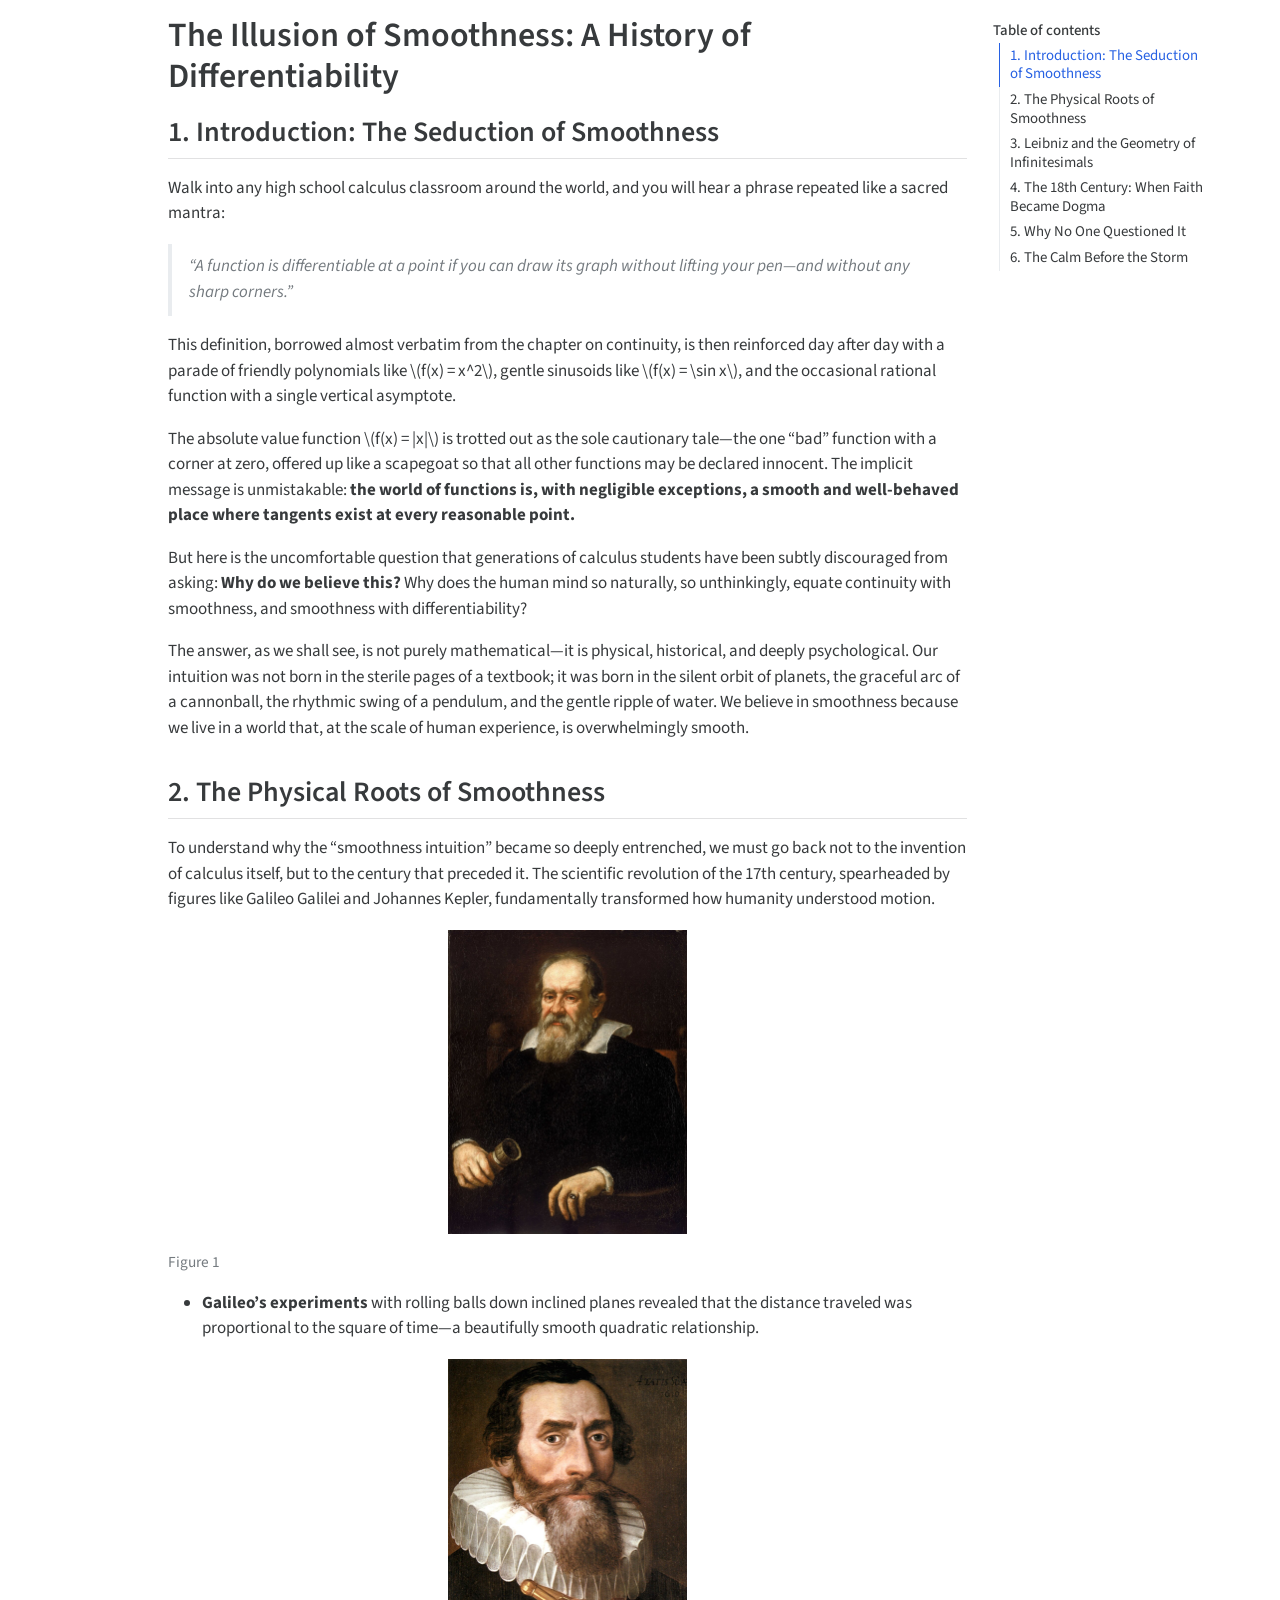
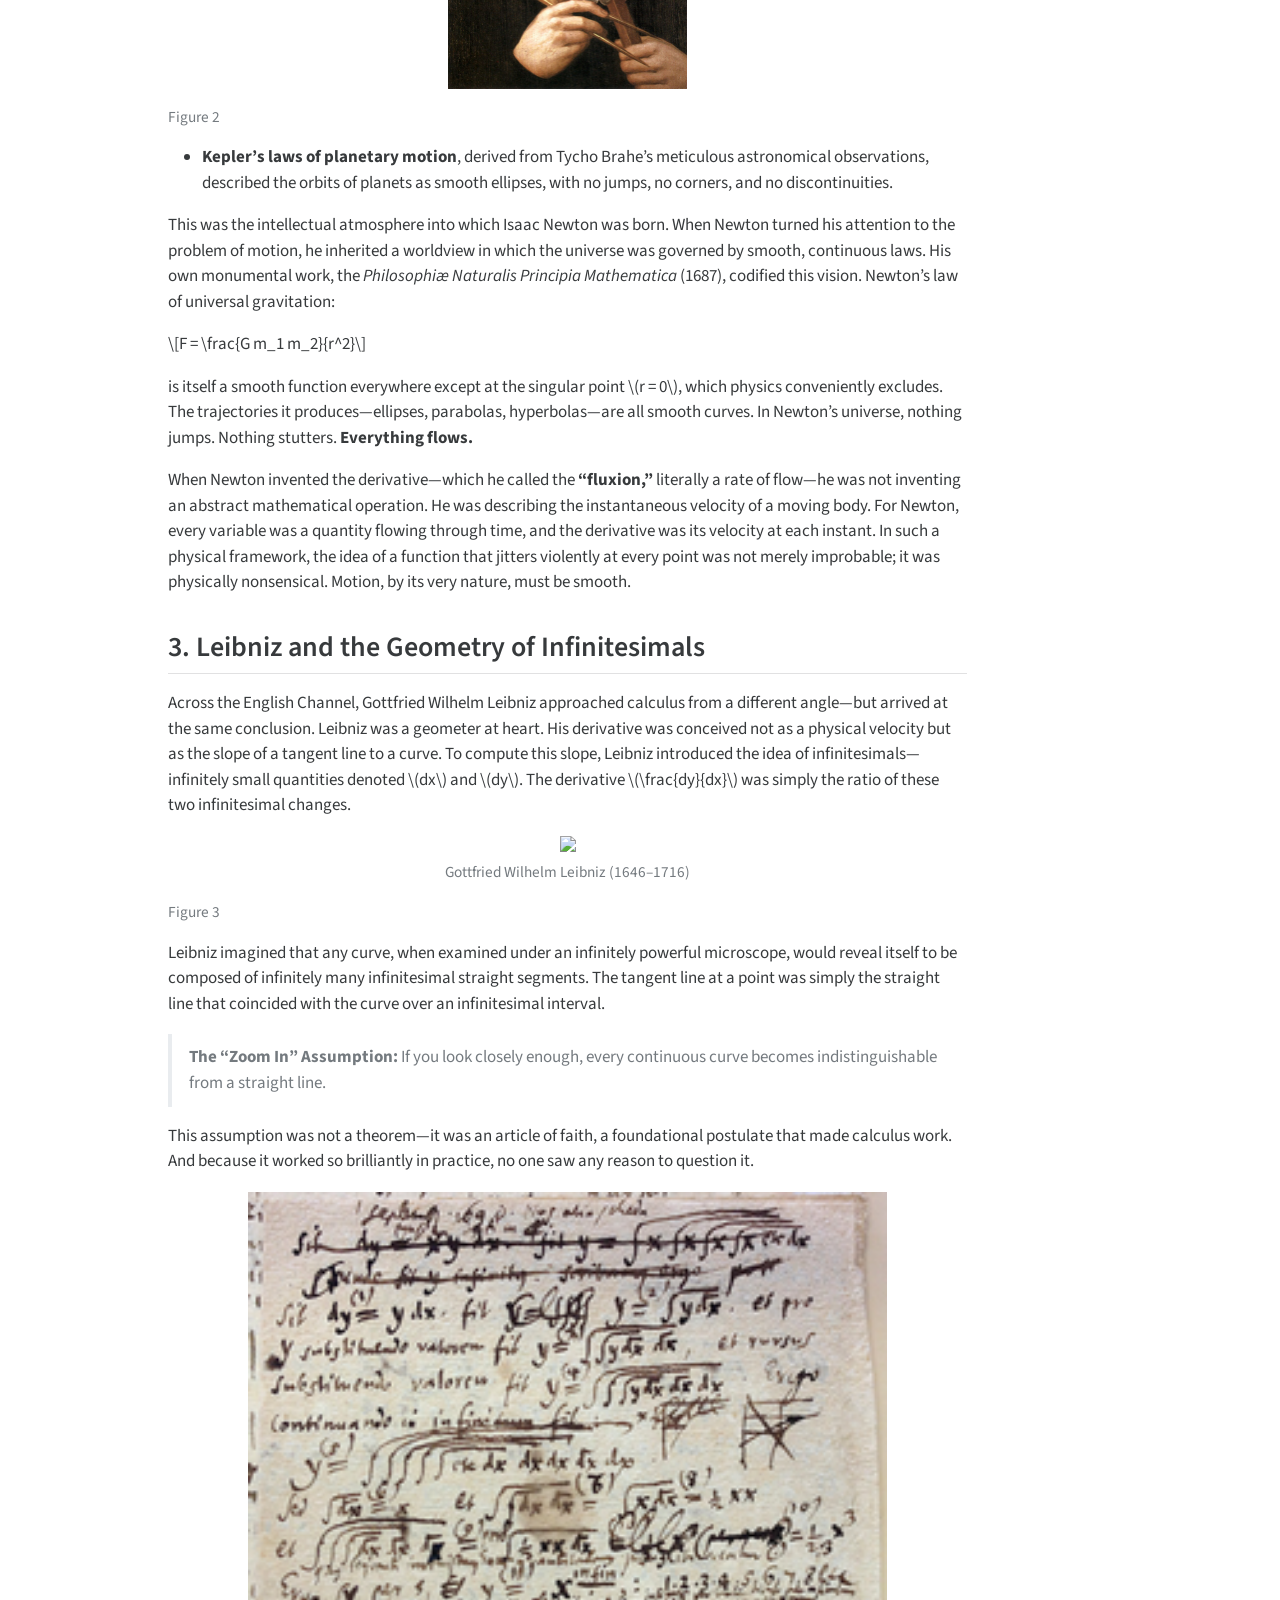
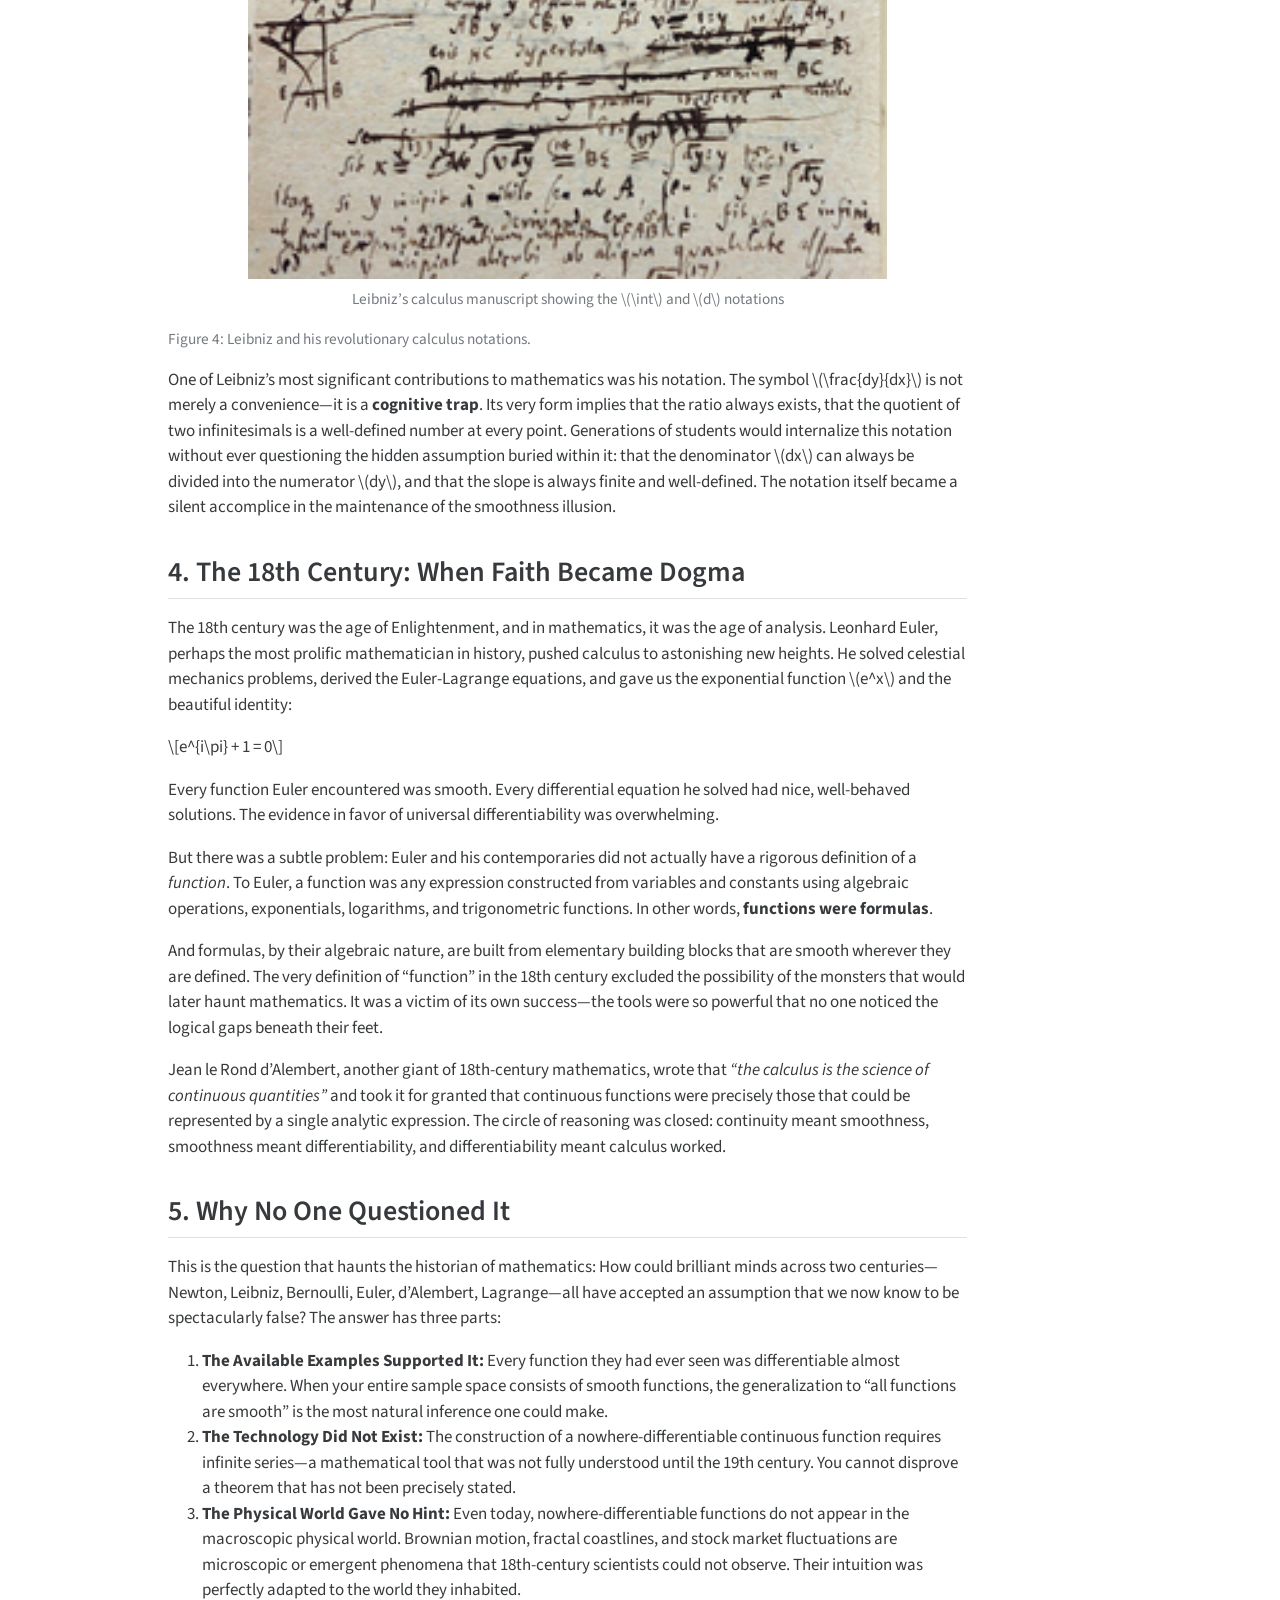
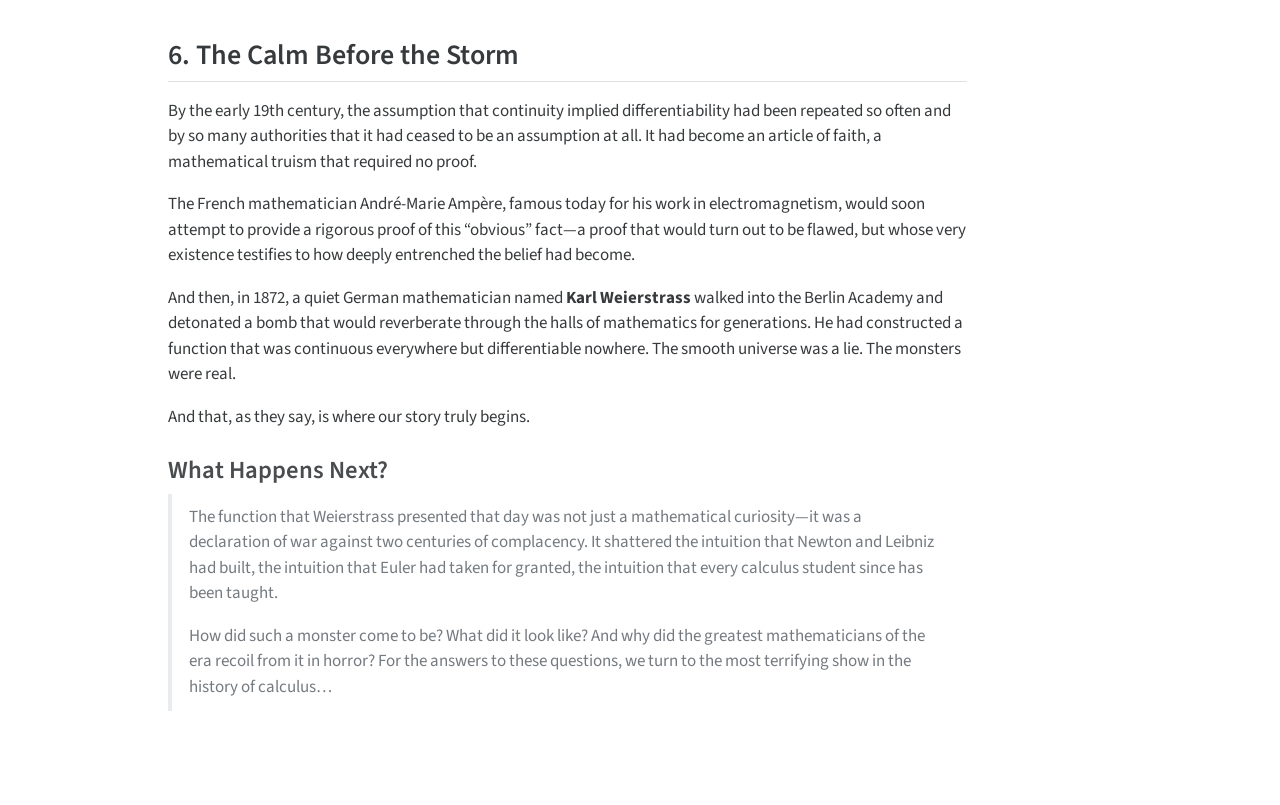
==== index.html @ 3c4aa463 "Built site for gh-pages" ====
<!DOCTYPE html>
<html xmlns="http://www.w3.org/1999/xhtml" lang="en" xml:lang="en"><head>

<meta charset="utf-8">
<meta name="generator" content="quarto-1.9.38">

<meta name="viewport" content="width=device-width, initial-scale=1.0, user-scalable=yes">


<title>The Illusion of Smoothness: A History of Differentiability</title>
<style>
/* Default styles provided by pandoc.
** See https://pandoc.org/MANUAL.html#variables-for-html for config info.
*/
code{white-space: pre-wrap;}
span.smallcaps{font-variant: small-caps;}
div.columns{display: flex; gap: min(4vw, 1.5em);}
div.column{flex: auto; overflow-x: auto;}
div.hanging-indent{margin-left: 1.5em; text-indent: -1.5em;}
ul.task-list{list-style: none;}
ul.task-list li input[type="checkbox"] {
  width: 0.8em;
  margin: 0 0.8em 0.2em -1em; /* quarto-specific, see https://github.com/quarto-dev/quarto-cli/issues/4556 */ 
  vertical-align: middle;
}
</style>


<script src="differentiability_files/libs/clipboard/clipboard.min.js"></script>
<script src="differentiability_files/libs/quarto-html/quarto.js" type="module"></script>
<script src="differentiability_files/libs/quarto-html/tabsets/tabsets.js" type="module"></script>
<script src="differentiability_files/libs/quarto-html/popper.min.js"></script>
<script src="differentiability_files/libs/quarto-html/tippy.umd.min.js"></script>
<script src="differentiability_files/libs/quarto-html/anchor.min.js"></script>
<link href="differentiability_files/libs/quarto-html/tippy.css" rel="stylesheet">
<link href="differentiability_files/libs/quarto-html/quarto-syntax-highlighting-15634bcf2e68342d4ad2dfa704d543f6.css" rel="stylesheet" id="quarto-text-highlighting-styles">
<script src="differentiability_files/libs/bootstrap/bootstrap.min.js"></script>
<link href="differentiability_files/libs/bootstrap/bootstrap-icons.css" rel="stylesheet">
<link href="differentiability_files/libs/bootstrap/bootstrap-8ffd5f67044e5306d9846f29df41dda5.min.css" rel="stylesheet" append-hash="true" id="quarto-bootstrap" data-mode="light">

  <script src="https://cdnjs.cloudflare.com/polyfill/v3/polyfill.min.js?features=es6"></script>
  <script defer="" src="https://cdn.jsdelivr.net/npm/mathjax@3/es5/tex-chtml-full.js" type="text/javascript"></script>

<script type="text/javascript">
const typesetMath = (el) => {
  if (window.MathJax) {
    // MathJax Typeset
    window.MathJax.typeset([el]);
  } else if (window.katex) {
    // KaTeX Render
    var mathElements = el.getElementsByClassName("math");
    var macros = [];
    for (var i = 0; i < mathElements.length; i++) {
      var texText = mathElements[i].firstChild;
      if (mathElements[i].tagName == "SPAN" && texText && texText.data) {
        window.katex.render(texText.data, mathElements[i], {
          displayMode: mathElements[i].classList.contains('display'),
          throwOnError: false,
          macros: macros,
          fleqn: false
        });
      }
    }
  }
}
window.Quarto = {
  typesetMath
};
</script>

</head>

<body class="quarto-light">

<div id="quarto-content" class="page-columns page-rows-contents page-layout-article">
<div id="quarto-margin-sidebar" class="sidebar margin-sidebar">
  <nav id="TOC" role="doc-toc" class="toc-active">
    <h2 id="toc-title">Table of contents</h2>
   
  <ul>
  <li><a href="#introduction-the-seduction-of-smoothness" id="toc-introduction-the-seduction-of-smoothness" class="nav-link active" data-scroll-target="#introduction-the-seduction-of-smoothness">1. Introduction: The Seduction of Smoothness</a></li>
  <li><a href="#the-physical-roots-of-smoothness" id="toc-the-physical-roots-of-smoothness" class="nav-link" data-scroll-target="#the-physical-roots-of-smoothness">2. The Physical Roots of Smoothness</a></li>
  <li><a href="#leibniz-and-the-geometry-of-infinitesimals" id="toc-leibniz-and-the-geometry-of-infinitesimals" class="nav-link" data-scroll-target="#leibniz-and-the-geometry-of-infinitesimals">3. Leibniz and the Geometry of Infinitesimals</a></li>
  <li><a href="#the-18th-century-when-faith-became-dogma" id="toc-the-18th-century-when-faith-became-dogma" class="nav-link" data-scroll-target="#the-18th-century-when-faith-became-dogma">4. The 18th Century: When Faith Became Dogma</a></li>
  <li><a href="#why-no-one-questioned-it" id="toc-why-no-one-questioned-it" class="nav-link" data-scroll-target="#why-no-one-questioned-it">5. Why No One Questioned It</a></li>
  <li><a href="#the-calm-before-the-storm" id="toc-the-calm-before-the-storm" class="nav-link" data-scroll-target="#the-calm-before-the-storm">6. The Calm Before the Storm</a>
  <ul class="collapse">
  <li><a href="#what-happens-next" id="toc-what-happens-next" class="nav-link" data-scroll-target="#what-happens-next">What Happens Next?</a></li>
  </ul></li>
  </ul>
</nav>
</div>
<main class="content" id="quarto-document-content">

<header id="title-block-header" class="quarto-title-block default">
<div class="quarto-title">
<h1 class="title">The Illusion of Smoothness: A History of Differentiability</h1>
</div>



<div class="quarto-title-meta">

    
  
    
  </div>
  


</header>


<section id="introduction-the-seduction-of-smoothness" class="level2">
<h2 class="anchored" data-anchor-id="introduction-the-seduction-of-smoothness">1. Introduction: The Seduction of Smoothness</h2>
<p>Walk into any high school calculus classroom around the world, and you will hear a phrase repeated like a sacred mantra:</p>
<blockquote class="blockquote">
<p><em>“A function is differentiable at a point if you can draw its graph without lifting your pen—and without any sharp corners.”</em></p>
</blockquote>
<p>This definition, borrowed almost verbatim from the chapter on continuity, is then reinforced day after day with a parade of friendly polynomials like <span class="math inline">\(f(x) = x^2\)</span>, gentle sinusoids like <span class="math inline">\(f(x) = \sin x\)</span>, and the occasional rational function with a single vertical asymptote.</p>
<p>The absolute value function <span class="math inline">\(f(x) = |x|\)</span> is trotted out as the sole cautionary tale—the one “bad” function with a corner at zero, offered up like a scapegoat so that all other functions may be declared innocent. The implicit message is unmistakable: <strong>the world of functions is, with negligible exceptions, a smooth and well-behaved place where tangents exist at every reasonable point.</strong></p>
<p>But here is the uncomfortable question that generations of calculus students have been subtly discouraged from asking: <strong>Why do we believe this?</strong> Why does the human mind so naturally, so unthinkingly, equate continuity with smoothness, and smoothness with differentiability?</p>
<p>The answer, as we shall see, is not purely mathematical—it is physical, historical, and deeply psychological. Our intuition was not born in the sterile pages of a textbook; it was born in the silent orbit of planets, the graceful arc of a cannonball, the rhythmic swing of a pendulum, and the gentle ripple of water. We believe in smoothness because we live in a world that, at the scale of human experience, is overwhelmingly smooth.</p>
</section>
<section id="the-physical-roots-of-smoothness" class="level2">
<h2 class="anchored" data-anchor-id="the-physical-roots-of-smoothness">2. The Physical Roots of Smoothness</h2>
<p>To understand why the “smoothness intuition” became so deeply entrenched, we must go back not to the invention of calculus itself, but to the century that preceded it. The scientific revolution of the 17th century, spearheaded by figures like Galileo Galilei and Johannes Kepler, fundamentally transformed how humanity understood motion.</p>
<div id="fig-pioneers" class="quarto-float quarto-figure quarto-figure-center anchored" data-fig-align="center">
<figure class="quarto-float quarto-float-fig figure">
<div aria-describedby="fig-pioneers-caption-0ceaefa1-69ba-4598-a22c-09a6ac19f8ca">
<img src="picture1.jpg" class="img-fluid quarto-figure quarto-figure-center figure-img" style="width:30.0%">
</div>
<figcaption class="quarto-float-caption-bottom quarto-float-caption quarto-float-fig quarto-uncaptioned" id="fig-pioneers-caption-0ceaefa1-69ba-4598-a22c-09a6ac19f8ca">
Figure&nbsp;1
</figcaption>
</figure>
</div>
<ul>
<li><strong>Galileo’s experiments</strong> with rolling balls down inclined planes revealed that the distance traveled was proportional to the square of time—a beautifully smooth quadratic relationship.</li>
</ul>
<div id="fig-pioneers" class="quarto-float quarto-figure quarto-figure-center anchored" data-fig-align="center">
<figure class="quarto-float quarto-float-fig figure">
<div aria-describedby="fig-pioneers-caption-0ceaefa1-69ba-4598-a22c-09a6ac19f8ca">
<img src="picture2.jpg" class="img-fluid quarto-figure quarto-figure-center figure-img" style="width:30.0%">
</div>
<figcaption class="quarto-float-caption-bottom quarto-float-caption quarto-float-fig quarto-uncaptioned" id="fig-pioneers-caption-0ceaefa1-69ba-4598-a22c-09a6ac19f8ca">
Figure&nbsp;2
</figcaption>
</figure>
</div>
<ul>
<li><strong>Kepler’s laws of planetary motion</strong>, derived from Tycho Brahe’s meticulous astronomical observations, described the orbits of planets as smooth ellipses, with no jumps, no corners, and no discontinuities.</li>
</ul>
<p>This was the intellectual atmosphere into which Isaac Newton was born. When Newton turned his attention to the problem of motion, he inherited a worldview in which the universe was governed by smooth, continuous laws. His own monumental work, the <em>Philosophiæ Naturalis Principia Mathematica</em> (1687), codified this vision. Newton’s law of universal gravitation:</p>
<p><span class="math display">\[F = \frac{G m_1 m_2}{r^2}\]</span></p>
<p>is itself a smooth function everywhere except at the singular point <span class="math inline">\(r = 0\)</span>, which physics conveniently excludes. The trajectories it produces—ellipses, parabolas, hyperbolas—are all smooth curves. In Newton’s universe, nothing jumps. Nothing stutters. <strong>Everything flows.</strong></p>
<p>When Newton invented the derivative—which he called the <strong>“fluxion,”</strong> literally a rate of flow—he was not inventing an abstract mathematical operation. He was describing the instantaneous velocity of a moving body. For Newton, every variable was a quantity flowing through time, and the derivative was its velocity at each instant. In such a physical framework, the idea of a function that jitters violently at every point was not merely improbable; it was physically nonsensical. Motion, by its very nature, must be smooth.</p>
</section>
<section id="leibniz-and-the-geometry-of-infinitesimals" class="level2">
<h2 class="anchored" data-anchor-id="leibniz-and-the-geometry-of-infinitesimals">3. Leibniz and the Geometry of Infinitesimals</h2>
<p>Across the English Channel, Gottfried Wilhelm Leibniz approached calculus from a different angle—but arrived at the same conclusion. Leibniz was a geometer at heart. His derivative was conceived not as a physical velocity but as the slope of a tangent line to a curve. To compute this slope, Leibniz introduced the idea of infinitesimals—infinitely small quantities denoted <span class="math inline">\(dx\)</span> and <span class="math inline">\(dy\)</span>. The derivative <span class="math inline">\(\frac{dy}{dx}\)</span> was simply the ratio of these two infinitesimal changes.</p>
<div id="fig-leibniz-panel" class="quarto-float quarto-figure quarto-figure-center anchored">
<figure class="quarto-float quarto-float-fig figure">
<div aria-describedby="fig-leibniz-panel-caption-0ceaefa1-69ba-4598-a22c-09a6ac19f8ca">
<div class="quarto-figure quarto-figure-center">
<figure class="figure">
<p><img src="picture3.jpg" class="img-fluid figure-img" style="width:30.0%"></p>
<figcaption>Gottfried Wilhelm Leibniz (1646–1716)</figcaption>
</figure>
</div>
</div>
<figcaption class="quarto-float-caption-bottom quarto-float-caption quarto-float-fig quarto-uncaptioned" id="fig-leibniz-panel-caption-0ceaefa1-69ba-4598-a22c-09a6ac19f8ca">
Figure&nbsp;3
</figcaption>
</figure>
</div>
<p>Leibniz imagined that any curve, when examined under an infinitely powerful microscope, would reveal itself to be composed of infinitely many infinitesimal straight segments. The tangent line at a point was simply the straight line that coincided with the curve over an infinitesimal interval.</p>
<blockquote class="blockquote">
<p><strong>The “Zoom In” Assumption:</strong> If you look closely enough, every continuous curve becomes indistinguishable from a straight line.</p>
</blockquote>
<p>This assumption was not a theorem—it was an article of faith, a foundational postulate that made calculus work. And because it worked so brilliantly in practice, no one saw any reason to question it.</p>
<div id="fig-leibniz-panel" class="quarto-float quarto-figure quarto-figure-center anchored">
<figure class="quarto-float quarto-float-fig figure">
<div aria-describedby="fig-leibniz-panel-caption-0ceaefa1-69ba-4598-a22c-09a6ac19f8ca">
<div class="quarto-figure quarto-figure-center">
<figure class="figure">
<p><img src="Picture4.png" class="img-fluid figure-img" style="width:80.0%"></p>
<figcaption>Leibniz’s calculus manuscript showing the <span class="math inline">\(\int\)</span> and <span class="math inline">\(d\)</span> notations</figcaption>
</figure>
</div>
</div>
<figcaption class="quarto-float-caption-bottom quarto-float-caption quarto-float-fig" id="fig-leibniz-panel-caption-0ceaefa1-69ba-4598-a22c-09a6ac19f8ca">
Figure&nbsp;4: Leibniz and his revolutionary calculus notations.
</figcaption>
</figure>
</div>
<p>One of Leibniz’s most significant contributions to mathematics was his notation. The symbol <span class="math inline">\(\frac{dy}{dx}\)</span> is not merely a convenience—it is a <strong>cognitive trap</strong>. Its very form implies that the ratio always exists, that the quotient of two infinitesimals is a well-defined number at every point. Generations of students would internalize this notation without ever questioning the hidden assumption buried within it: that the denominator <span class="math inline">\(dx\)</span> can always be divided into the numerator <span class="math inline">\(dy\)</span>, and that the slope is always finite and well-defined. The notation itself became a silent accomplice in the maintenance of the smoothness illusion.</p>
</section>
<section id="the-18th-century-when-faith-became-dogma" class="level2">
<h2 class="anchored" data-anchor-id="the-18th-century-when-faith-became-dogma">4. The 18th Century: When Faith Became Dogma</h2>
<p>The 18th century was the age of Enlightenment, and in mathematics, it was the age of analysis. Leonhard Euler, perhaps the most prolific mathematician in history, pushed calculus to astonishing new heights. He solved celestial mechanics problems, derived the Euler-Lagrange equations, and gave us the exponential function <span class="math inline">\(e^x\)</span> and the beautiful identity:</p>
<p><span class="math display">\[e^{i\pi} + 1 = 0\]</span></p>
<p>Every function Euler encountered was smooth. Every differential equation he solved had nice, well-behaved solutions. The evidence in favor of universal differentiability was overwhelming.</p>
<p>But there was a subtle problem: Euler and his contemporaries did not actually have a rigorous definition of a <em>function</em>. To Euler, a function was any expression constructed from variables and constants using algebraic operations, exponentials, logarithms, and trigonometric functions. In other words, <strong>functions were formulas</strong>.</p>
<p>And formulas, by their algebraic nature, are built from elementary building blocks that are smooth wherever they are defined. The very definition of “function” in the 18th century excluded the possibility of the monsters that would later haunt mathematics. It was a victim of its own success—the tools were so powerful that no one noticed the logical gaps beneath their feet.</p>
<p>Jean le Rond d’Alembert, another giant of 18th-century mathematics, wrote that <em>“the calculus is the science of continuous quantities”</em> and took it for granted that continuous functions were precisely those that could be represented by a single analytic expression. The circle of reasoning was closed: continuity meant smoothness, smoothness meant differentiability, and differentiability meant calculus worked.</p>
</section>
<section id="why-no-one-questioned-it" class="level2">
<h2 class="anchored" data-anchor-id="why-no-one-questioned-it">5. Why No One Questioned It</h2>
<p>This is the question that haunts the historian of mathematics: How could brilliant minds across two centuries—Newton, Leibniz, Bernoulli, Euler, d’Alembert, Lagrange—all have accepted an assumption that we now know to be spectacularly false? The answer has three parts:</p>
<ol type="1">
<li><strong>The Available Examples Supported It:</strong> Every function they had ever seen was differentiable almost everywhere. When your entire sample space consists of smooth functions, the generalization to “all functions are smooth” is the most natural inference one could make.</li>
<li><strong>The Technology Did Not Exist:</strong> The construction of a nowhere-differentiable continuous function requires infinite series—a mathematical tool that was not fully understood until the 19th century. You cannot disprove a theorem that has not been precisely stated.</li>
<li><strong>The Physical World Gave No Hint:</strong> Even today, nowhere-differentiable functions do not appear in the macroscopic physical world. Brownian motion, fractal coastlines, and stock market fluctuations are microscopic or emergent phenomena that 18th-century scientists could not observe. Their intuition was perfectly adapted to the world they inhabited.</li>
</ol>
</section>
<section id="the-calm-before-the-storm" class="level2">
<h2 class="anchored" data-anchor-id="the-calm-before-the-storm">6. The Calm Before the Storm</h2>
<p>By the early 19th century, the assumption that continuity implied differentiability had been repeated so often and by so many authorities that it had ceased to be an assumption at all. It had become an article of faith, a mathematical truism that required no proof.</p>
<p>The French mathematician André-Marie Ampère, famous today for his work in electromagnetism, would soon attempt to provide a rigorous proof of this “obvious” fact—a proof that would turn out to be flawed, but whose very existence testifies to how deeply entrenched the belief had become.</p>
<p>And then, in 1872, a quiet German mathematician named <strong>Karl Weierstrass</strong> walked into the Berlin Academy and detonated a bomb that would reverberate through the halls of mathematics for generations. He had constructed a function that was continuous everywhere but differentiable nowhere. The smooth universe was a lie. The monsters were real.</p>
<p>And that, as they say, is where our story truly begins.</p>
<section id="what-happens-next" class="level3">
<h3 class="anchored" data-anchor-id="what-happens-next">What Happens Next?</h3>
<blockquote class="blockquote">
<p>The function that Weierstrass presented that day was not just a mathematical curiosity—it was a declaration of war against two centuries of complacency. It shattered the intuition that Newton and Leibniz had built, the intuition that Euler had taken for granted, the intuition that every calculus student since has been taught.</p>
<p>How did such a monster come to be? What did it look like? And why did the greatest mathematicians of the era recoil from it in horror? For the answers to these questions, we turn to the most terrifying show in the history of calculus…</p>
</blockquote>
</section>
</section>

</main>
<!-- /main column -->
<script id="quarto-html-after-body" type="application/javascript">
  window.document.addEventListener("DOMContentLoaded", function (event) {
    const icon = "";
    const anchorJS = new window.AnchorJS();
    anchorJS.options = {
      placement: 'right',
      icon: icon
    };
    anchorJS.add('.anchored');
    const isCodeAnnotation = (el) => {
      for (const clz of el.classList) {
        if (clz.startsWith('code-annotation-')) {                     
          return true;
        }
      }
      return false;
    }
    const onCopySuccess = function(e) {
      // button target
      const button = e.trigger;
      // don't keep focus
      button.blur();
      // flash "checked"
      button.classList.add('code-copy-button-checked');
      var currentTitle = button.getAttribute("title");
      button.setAttribute("title", "Copied!");
      let tooltip;
      if (window.bootstrap) {
        button.setAttribute("data-bs-toggle", "tooltip");
        button.setAttribute("data-bs-placement", "left");
        button.setAttribute("data-bs-title", "Copied!");
        tooltip = new bootstrap.Tooltip(button, 
          { trigger: "manual", 
            customClass: "code-copy-button-tooltip",
            offset: [0, -8]});
        tooltip.show();    
      }
      setTimeout(function() {
        if (tooltip) {
          tooltip.hide();
          button.removeAttribute("data-bs-title");
          button.removeAttribute("data-bs-toggle");
          button.removeAttribute("data-bs-placement");
        }
        button.setAttribute("title", currentTitle);
        button.classList.remove('code-copy-button-checked');
      }, 1000);
      // clear code selection
      e.clearSelection();
    }
    const getTextToCopy = function(trigger) {
      const outerScaffold = trigger.parentElement.cloneNode(true);
      const codeEl = outerScaffold.querySelector('code');
      for (const childEl of codeEl.children) {
        if (isCodeAnnotation(childEl)) {
          childEl.remove();
        }
      }
      return codeEl.innerText;
    }
    const clipboard = new window.ClipboardJS('.code-copy-button:not([data-in-quarto-modal])', {
      text: getTextToCopy
    });
    clipboard.on('success', onCopySuccess);
    if (window.document.getElementById('quarto-embedded-source-code-modal')) {
      const clipboardModal = new window.ClipboardJS('.code-copy-button[data-in-quarto-modal]', {
        text: getTextToCopy,
        container: window.document.getElementById('quarto-embedded-source-code-modal')
      });
      clipboardModal.on('success', onCopySuccess);
    }
      var localhostRegex = new RegExp(/^(?:http|https):\/\/localhost\:?[0-9]*\//);
      var mailtoRegex = new RegExp(/^mailto:/);
        var filterRegex = new RegExp('/' + window.location.host + '/');
      var isInternal = (href) => {
          return filterRegex.test(href) || localhostRegex.test(href) || mailtoRegex.test(href);
      }
      // Inspect non-navigation links and adorn them if external
     var links = window.document.querySelectorAll('a[href]:not(.nav-link):not(.navbar-brand):not(.toc-action):not(.sidebar-link):not(.sidebar-item-toggle):not(.pagination-link):not(.no-external):not([aria-hidden]):not(.dropdown-item):not(.quarto-navigation-tool):not(.about-link)');
      for (var i=0; i<links.length; i++) {
        const link = links[i];
        if (!isInternal(link.href)) {
          // undo the damage that might have been done by quarto-nav.js in the case of
          // links that we want to consider external
          if (link.dataset.originalHref !== undefined) {
            link.href = link.dataset.originalHref;
          }
        }
      }
    function tippyHover(el, contentFn, onTriggerFn, onUntriggerFn) {
      const config = {
        allowHTML: true,
        maxWidth: 500,
        delay: 100,
        arrow: false,
        appendTo: function(el) {
            return el.parentElement;
        },
        interactive: true,
        interactiveBorder: 10,
        theme: 'quarto',
        placement: 'bottom-start',
      };
      if (contentFn) {
        config.content = contentFn;
      }
      if (onTriggerFn) {
        config.onTrigger = onTriggerFn;
      }
      if (onUntriggerFn) {
        config.onUntrigger = onUntriggerFn;
      }
      window.tippy(el, config); 
    }
    const noterefs = window.document.querySelectorAll('a[role="doc-noteref"]');
    for (var i=0; i<noterefs.length; i++) {
      const ref = noterefs[i];
      tippyHover(ref, function() {
        // use id or data attribute instead here
        let href = ref.getAttribute('data-footnote-href') || ref.getAttribute('href');
        try { href = new URL(href).hash; } catch {}
        const id = href.replace(/^#\/?/, "");
        const note = window.document.getElementById(id);
        if (note) {
          return note.innerHTML;
        } else {
          return "";
        }
      });
    }
    const xrefs = window.document.querySelectorAll('a.quarto-xref');
    const processXRef = (id, note) => {
      // Strip column container classes
      const stripColumnClz = (el) => {
        el.classList.remove("page-full", "page-columns");
        if (el.children) {
          for (const child of el.children) {
            stripColumnClz(child);
          }
        }
      }
      stripColumnClz(note)
      if (id === null || id.startsWith('sec-')) {
        // Special case sections, only their first couple elements
        const container = document.createElement("div");
        if (note.children && note.children.length > 2) {
          container.appendChild(note.children[0].cloneNode(true));
          for (let i = 1; i < note.children.length; i++) {
            const child = note.children[i];
            if (child.tagName === "P" && child.innerText === "") {
              continue;
            } else {
              container.appendChild(child.cloneNode(true));
              break;
            }
          }
          if (window.Quarto?.typesetMath) {
            window.Quarto.typesetMath(container);
          }
          return container.innerHTML
        } else {
          if (window.Quarto?.typesetMath) {
            window.Quarto.typesetMath(note);
          }
          return note.innerHTML;
        }
      } else {
        // Remove any anchor links if they are present
        const anchorLink = note.querySelector('a.anchorjs-link');
        if (anchorLink) {
          anchorLink.remove();
        }
        if (window.Quarto?.typesetMath) {
          window.Quarto.typesetMath(note);
        }
        if (note.classList.contains("callout")) {
          return note.outerHTML;
        } else {
          return note.innerHTML;
        }
      }
    }
    for (var i=0; i<xrefs.length; i++) {
      const xref = xrefs[i];
      tippyHover(xref, undefined, function(instance) {
        instance.disable();
        let url = xref.getAttribute('href');
        let hash = undefined; 
        if (url.startsWith('#')) {
          hash = url;
        } else {
          try { hash = new URL(url).hash; } catch {}
        }
        if (hash) {
          const id = hash.replace(/^#\/?/, "");
          const note = window.document.getElementById(id);
          if (note !== null) {
            try {
              const html = processXRef(id, note.cloneNode(true));
              instance.setContent(html);
            } finally {
              instance.enable();
              instance.show();
            }
          } else {
            // See if we can fetch this
            fetch(url.split('#')[0])
            .then(res => res.text())
            .then(html => {
              const parser = new DOMParser();
              const htmlDoc = parser.parseFromString(html, "text/html");
              const note = htmlDoc.getElementById(id);
              if (note !== null) {
                const html = processXRef(id, note);
                instance.setContent(html);
              } 
            }).finally(() => {
              instance.enable();
              instance.show();
            });
          }
        } else {
          // See if we can fetch a full url (with no hash to target)
          // This is a special case and we should probably do some content thinning / targeting
          fetch(url)
          .then(res => res.text())
          .then(html => {
            const parser = new DOMParser();
            const htmlDoc = parser.parseFromString(html, "text/html");
            const note = htmlDoc.querySelector('main.content');
            if (note !== null) {
              // This should only happen for chapter cross references
              // (since there is no id in the URL)
              // remove the first header
              if (note.children.length > 0 && note.children[0].tagName === "HEADER") {
                note.children[0].remove();
              }
              const html = processXRef(null, note);
              instance.setContent(html);
            } 
          }).finally(() => {
            instance.enable();
            instance.show();
          });
        }
      }, function(instance) {
      });
    }
        let selectedAnnoteEl;
        const selectorForAnnotation = ( cell, annotation) => {
          let cellAttr = 'data-code-cell="' + cell + '"';
          let lineAttr = 'data-code-annotation="' +  annotation + '"';
          const selector = 'span[' + cellAttr + '][' + lineAttr + ']';
          return selector;
        }
        const selectCodeLines = (annoteEl) => {
          const doc = window.document;
          const targetCell = annoteEl.getAttribute("data-target-cell");
          const targetAnnotation = annoteEl.getAttribute("data-target-annotation");
          const annoteSpan = window.document.querySelector(selectorForAnnotation(targetCell, targetAnnotation));
          const lines = annoteSpan.getAttribute("data-code-lines").split(",");
          const lineIds = lines.map((line) => {
            return targetCell + "-" + line;
          })
          let top = null;
          let height = null;
          let parent = null;
          if (lineIds.length > 0) {
              //compute the position of the single el (top and bottom and make a div)
              const el = window.document.getElementById(lineIds[0]);
              top = el.offsetTop;
              height = el.offsetHeight;
              parent = el.parentElement.parentElement;
            if (lineIds.length > 1) {
              const lastEl = window.document.getElementById(lineIds[lineIds.length - 1]);
              const bottom = lastEl.offsetTop + lastEl.offsetHeight;
              height = bottom - top;
            }
            if (top !== null && height !== null && parent !== null) {
              // cook up a div (if necessary) and position it 
              let div = window.document.getElementById("code-annotation-line-highlight");
              if (div === null) {
                div = window.document.createElement("div");
                div.setAttribute("id", "code-annotation-line-highlight");
                div.style.position = 'absolute';
                parent.appendChild(div);
              }
              div.style.top = top - 2 + "px";
              div.style.height = height + 4 + "px";
              div.style.left = 0;
              let gutterDiv = window.document.getElementById("code-annotation-line-highlight-gutter");
              if (gutterDiv === null) {
                gutterDiv = window.document.createElement("div");
                gutterDiv.setAttribute("id", "code-annotation-line-highlight-gutter");
                gutterDiv.style.position = 'absolute';
                const codeCell = window.document.getElementById(targetCell);
                const gutter = codeCell.querySelector('.code-annotation-gutter');
                gutter.appendChild(gutterDiv);
              }
              gutterDiv.style.top = top - 2 + "px";
              gutterDiv.style.height = height + 4 + "px";
            }
            selectedAnnoteEl = annoteEl;
          }
        };
        const unselectCodeLines = () => {
          const elementsIds = ["code-annotation-line-highlight", "code-annotation-line-highlight-gutter"];
          elementsIds.forEach((elId) => {
            const div = window.document.getElementById(elId);
            if (div) {
              div.remove();
            }
          });
          selectedAnnoteEl = undefined;
        };
          // Handle positioning of the toggle
      window.addEventListener(
        "resize",
        throttle(() => {
          elRect = undefined;
          if (selectedAnnoteEl) {
            selectCodeLines(selectedAnnoteEl);
          }
        }, 10)
      );
      function throttle(fn, ms) {
      let throttle = false;
      let timer;
        return (...args) => {
          if(!throttle) { // first call gets through
              fn.apply(this, args);
              throttle = true;
          } else { // all the others get throttled
              if(timer) clearTimeout(timer); // cancel #2
              timer = setTimeout(() => {
                fn.apply(this, args);
                timer = throttle = false;
              }, ms);
          }
        };
      }
        // Attach click handler to the DT
        const annoteDls = window.document.querySelectorAll('dt[data-target-cell]');
        for (const annoteDlNode of annoteDls) {
          annoteDlNode.addEventListener('click', (event) => {
            const clickedEl = event.target;
            if (clickedEl !== selectedAnnoteEl) {
              unselectCodeLines();
              const activeEl = window.document.querySelector('dt[data-target-cell].code-annotation-active');
              if (activeEl) {
                activeEl.classList.remove('code-annotation-active');
              }
              selectCodeLines(clickedEl);
              clickedEl.classList.add('code-annotation-active');
            } else {
              // Unselect the line
              unselectCodeLines();
              clickedEl.classList.remove('code-annotation-active');
            }
          });
        }
    const findCites = (el) => {
      const parentEl = el.parentElement;
      if (parentEl) {
        const cites = parentEl.dataset.cites;
        if (cites) {
          return {
            el,
            cites: cites.split(' ')
          };
        } else {
          return findCites(el.parentElement)
        }
      } else {
        return undefined;
      }
    };
    var bibliorefs = window.document.querySelectorAll('a[role="doc-biblioref"]');
    for (var i=0; i<bibliorefs.length; i++) {
      const ref = bibliorefs[i];
      const citeInfo = findCites(ref);
      if (citeInfo) {
        tippyHover(citeInfo.el, function() {
          var popup = window.document.createElement('div');
          citeInfo.cites.forEach(function(cite) {
            var citeDiv = window.document.createElement('div');
            citeDiv.classList.add('hanging-indent');
            citeDiv.classList.add('csl-entry');
            var biblioDiv = window.document.getElementById('ref-' + cite);
            if (biblioDiv) {
              citeDiv.innerHTML = biblioDiv.innerHTML;
            }
            popup.appendChild(citeDiv);
          });
          return popup.innerHTML;
        });
      }
    }
  });
  </script>
</div> <!-- /content -->




</body></html>
---- differentiability_files/libs/quarto-html/tippy.css ----
.tippy-box[data-animation=fade][data-state=hidden]{opacity:0}[data-tippy-root]{max-width:calc(100vw - 10px)}.tippy-box{position:relative;background-color:#333;color:#fff;border-radius:4px;font-size:14px;line-height:1.4;white-space:normal;outline:0;transition-property:transform,visibility,opacity}.tippy-box[data-placement^=top]>.tippy-arrow{bottom:0}.tippy-box[data-placement^=top]>.tippy-arrow:before{bottom:-7px;left:0;border-width:8px 8px 0;border-top-color:initial;transform-origin:center top}.tippy-box[data-placement^=bottom]>.tippy-arrow{top:0}.tippy-box[data-placement^=bottom]>.tippy-arrow:before{top:-7px;left:0;border-width:0 8px 8px;border-bottom-color:initial;transform-origin:center bottom}.tippy-box[data-placement^=left]>.tippy-arrow{right:0}.tippy-box[data-placement^=left]>.tippy-arrow:before{border-width:8px 0 8px 8px;border-left-color:initial;right:-7px;transform-origin:center left}.tippy-box[data-placement^=right]>.tippy-arrow{left:0}.tippy-box[data-placement^=right]>.tippy-arrow:before{left:-7px;border-width:8px 8px 8px 0;border-right-color:initial;transform-origin:center right}.tippy-box[data-inertia][data-state=visible]{transition-timing-function:cubic-bezier(.54,1.5,.38,1.11)}.tippy-arrow{width:16px;height:16px;color:#333}.tippy-arrow:before{content:"";position:absolute;border-color:transparent;border-style:solid}.tippy-content{position:relative;padding:5px 9px;z-index:1}
---- differentiability_files/libs/quarto-html/quarto-syntax-highlighting-15634bcf2e68342d4ad2dfa704d543f6.css ----
/* quarto syntax highlight colors */
:root {
  --quarto-hl-ot-color: #003B4F;
  --quarto-hl-at-color: #657422;
  --quarto-hl-ss-color: #20794D;
  --quarto-hl-an-color: #5E5E5E;
  --quarto-hl-fu-color: #4758AB;
  --quarto-hl-st-color: #20794D;
  --quarto-hl-cf-color: #003B4F;
  --quarto-hl-op-color: #5E5E5E;
  --quarto-hl-er-color: #AD0000;
  --quarto-hl-bn-color: #AD0000;
  --quarto-hl-al-color: #AD0000;
  --quarto-hl-va-color: #111111;
  --quarto-hl-bu-color: inherit;
  --quarto-hl-ex-color: inherit;
  --quarto-hl-pp-color: #AD0000;
  --quarto-hl-in-color: #5E5E5E;
  --quarto-hl-vs-color: #20794D;
  --quarto-hl-wa-color: #5E5E5E;
  --quarto-hl-do-color: #5E5E5E;
  --quarto-hl-im-color: #00769E;
  --quarto-hl-ch-color: #20794D;
  --quarto-hl-dt-color: #AD0000;
  --quarto-hl-fl-color: #AD0000;
  --quarto-hl-co-color: #5E5E5E;
  --quarto-hl-cv-color: #5E5E5E;
  --quarto-hl-cn-color: #8f5902;
  --quarto-hl-sc-color: #5E5E5E;
  --quarto-hl-dv-color: #AD0000;
  --quarto-hl-kw-color: #003B4F;
}

/* other quarto variables */
:root {
  --quarto-font-monospace: SFMono-Regular, Menlo, Monaco, Consolas, "Liberation Mono", "Courier New", monospace;
}

/* syntax highlight based on Pandoc's rules */
pre > code.sourceCode > span {
  color: #003B4F;
}

code.sourceCode > span {
  color: #003B4F;
}

div.sourceCode,
div.sourceCode pre.sourceCode {
  color: #003B4F;
}

/* Normal */
code span {
  color: #003B4F;
}

/* Alert */
code span.al {
  color: #AD0000;
  font-style: inherit;
}

/* Annotation */
code span.an {
  color: #5E5E5E;
  font-style: inherit;
}

/* Attribute */
code span.at {
  color: #657422;
  font-style: inherit;
}

/* BaseN */
code span.bn {
  color: #AD0000;
  font-style: inherit;
}

/* BuiltIn */
code span.bu {
  font-style: inherit;
}

/* ControlFlow */
code span.cf {
  color: #003B4F;
  font-weight: bold;
  font-style: inherit;
}

/* Char */
code span.ch {
  color: #20794D;
  font-style: inherit;
}

/* Constant */
code span.cn {
  color: #8f5902;
  font-style: inherit;
}

/* Comment */
code span.co {
  color: #5E5E5E;
  font-style: inherit;
}

/* CommentVar */
code span.cv {
  color: #5E5E5E;
  font-style: italic;
}

/* Documentation */
code span.do {
  color: #5E5E5E;
  font-style: italic;
}

/* DataType */
code span.dt {
  color: #AD0000;
  font-style: inherit;
}

/* DecVal */
code span.dv {
  color: #AD0000;
  font-style: inherit;
}

/* Error */
code span.er {
  color: #AD0000;
  font-style: inherit;
}

/* Extension */
code span.ex {
  font-style: inherit;
}

/* Float */
code span.fl {
  color: #AD0000;
  font-style: inherit;
}

/* Function */
code span.fu {
  color: #4758AB;
  font-style: inherit;
}

/* Import */
code span.im {
  color: #00769E;
  font-style: inherit;
}

/* Information */
code span.in {
  color: #5E5E5E;
  font-style: inherit;
}

/* Keyword */
code span.kw {
  color: #003B4F;
  font-weight: bold;
  font-style: inherit;
}

/* Operator */
code span.op {
  color: #5E5E5E;
  font-style: inherit;
}

/* Other */
code span.ot {
  color: #003B4F;
  font-style: inherit;
}

/* Preprocessor */
code span.pp {
  color: #AD0000;
  font-style: inherit;
}

/* SpecialChar */
code span.sc {
  color: #5E5E5E;
  font-style: inherit;
}

/* SpecialString */
code span.ss {
  color: #20794D;
  font-style: inherit;
}

/* String */
code span.st {
  color: #20794D;
  font-style: inherit;
}

/* Variable */
code span.va {
  color: #111111;
  font-style: inherit;
}

/* VerbatimString */
code span.vs {
  color: #20794D;
  font-style: inherit;
}

/* Warning */
code span.wa {
  color: #5E5E5E;
  font-style: italic;
}

.prevent-inlining {
  content: "</";
}

/*# sourceMappingURL=f23921c56f73e400b49028c9186a1aa0.css.map */
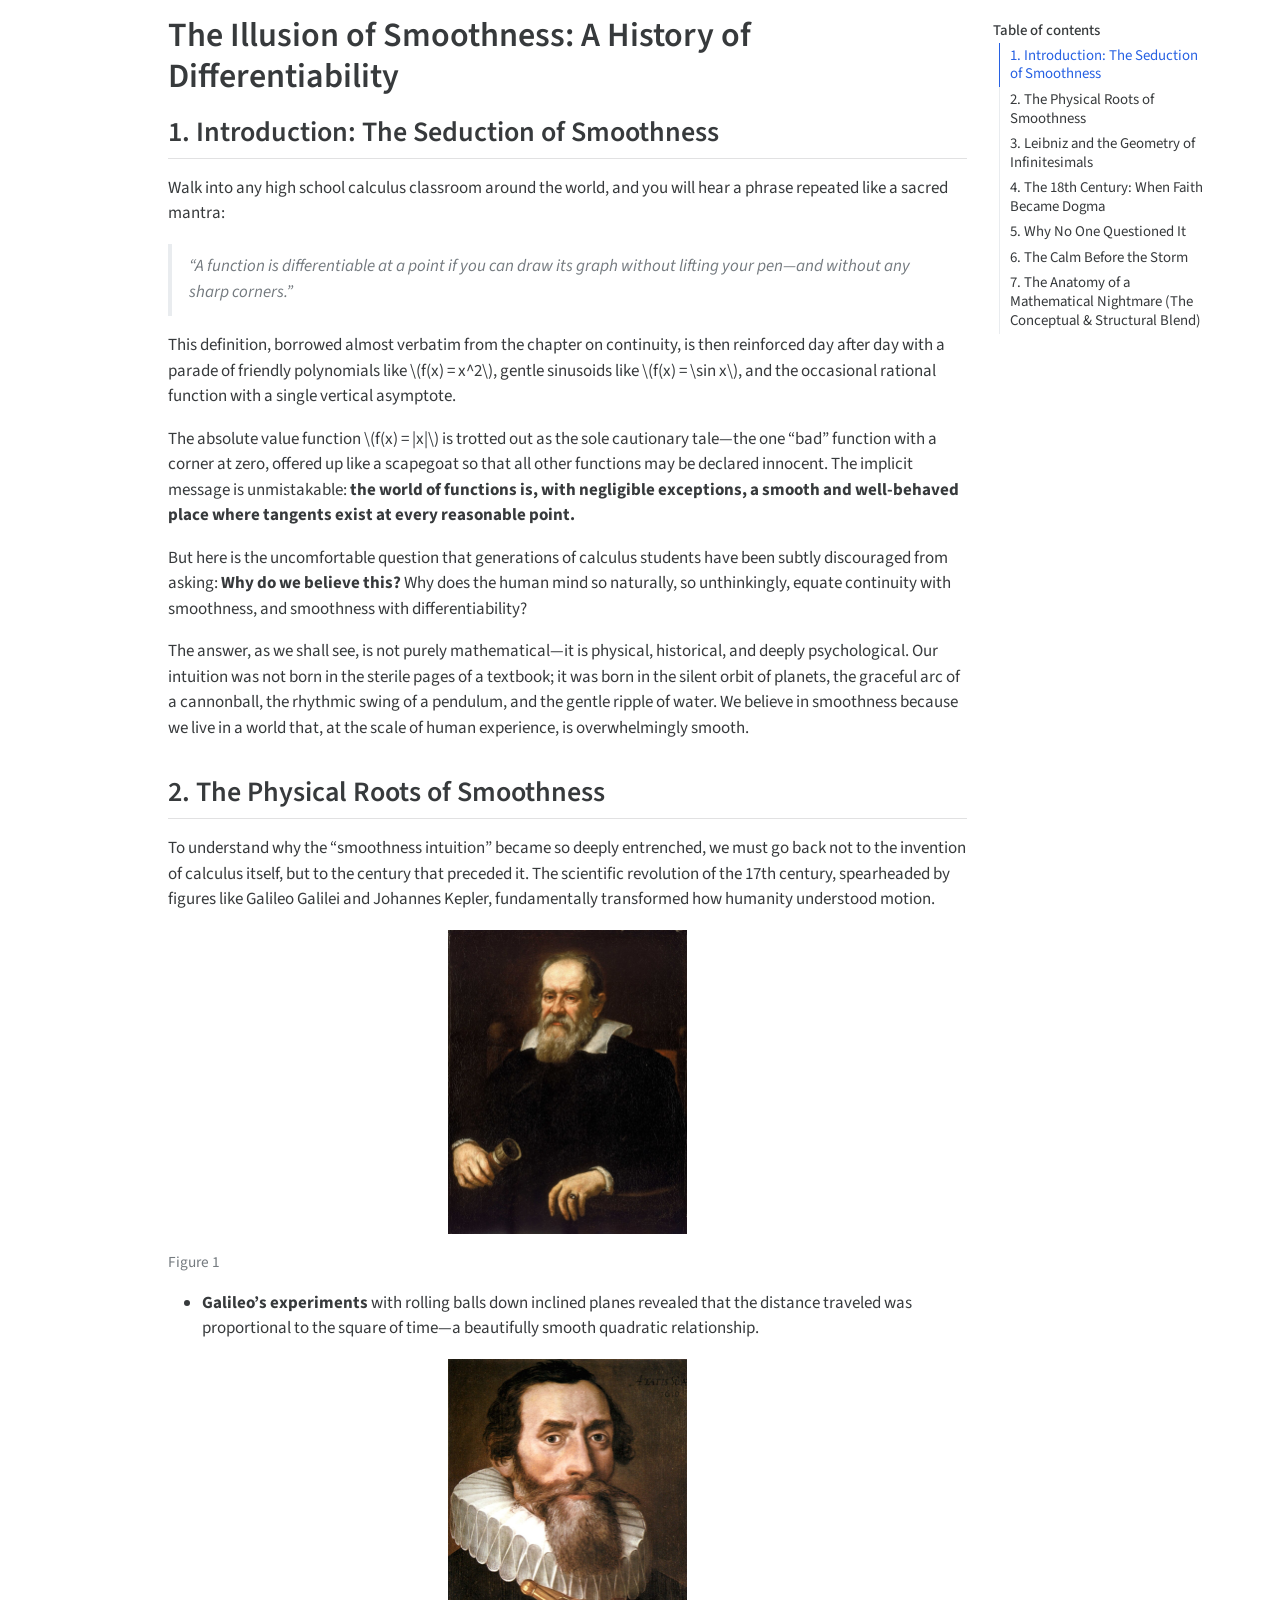
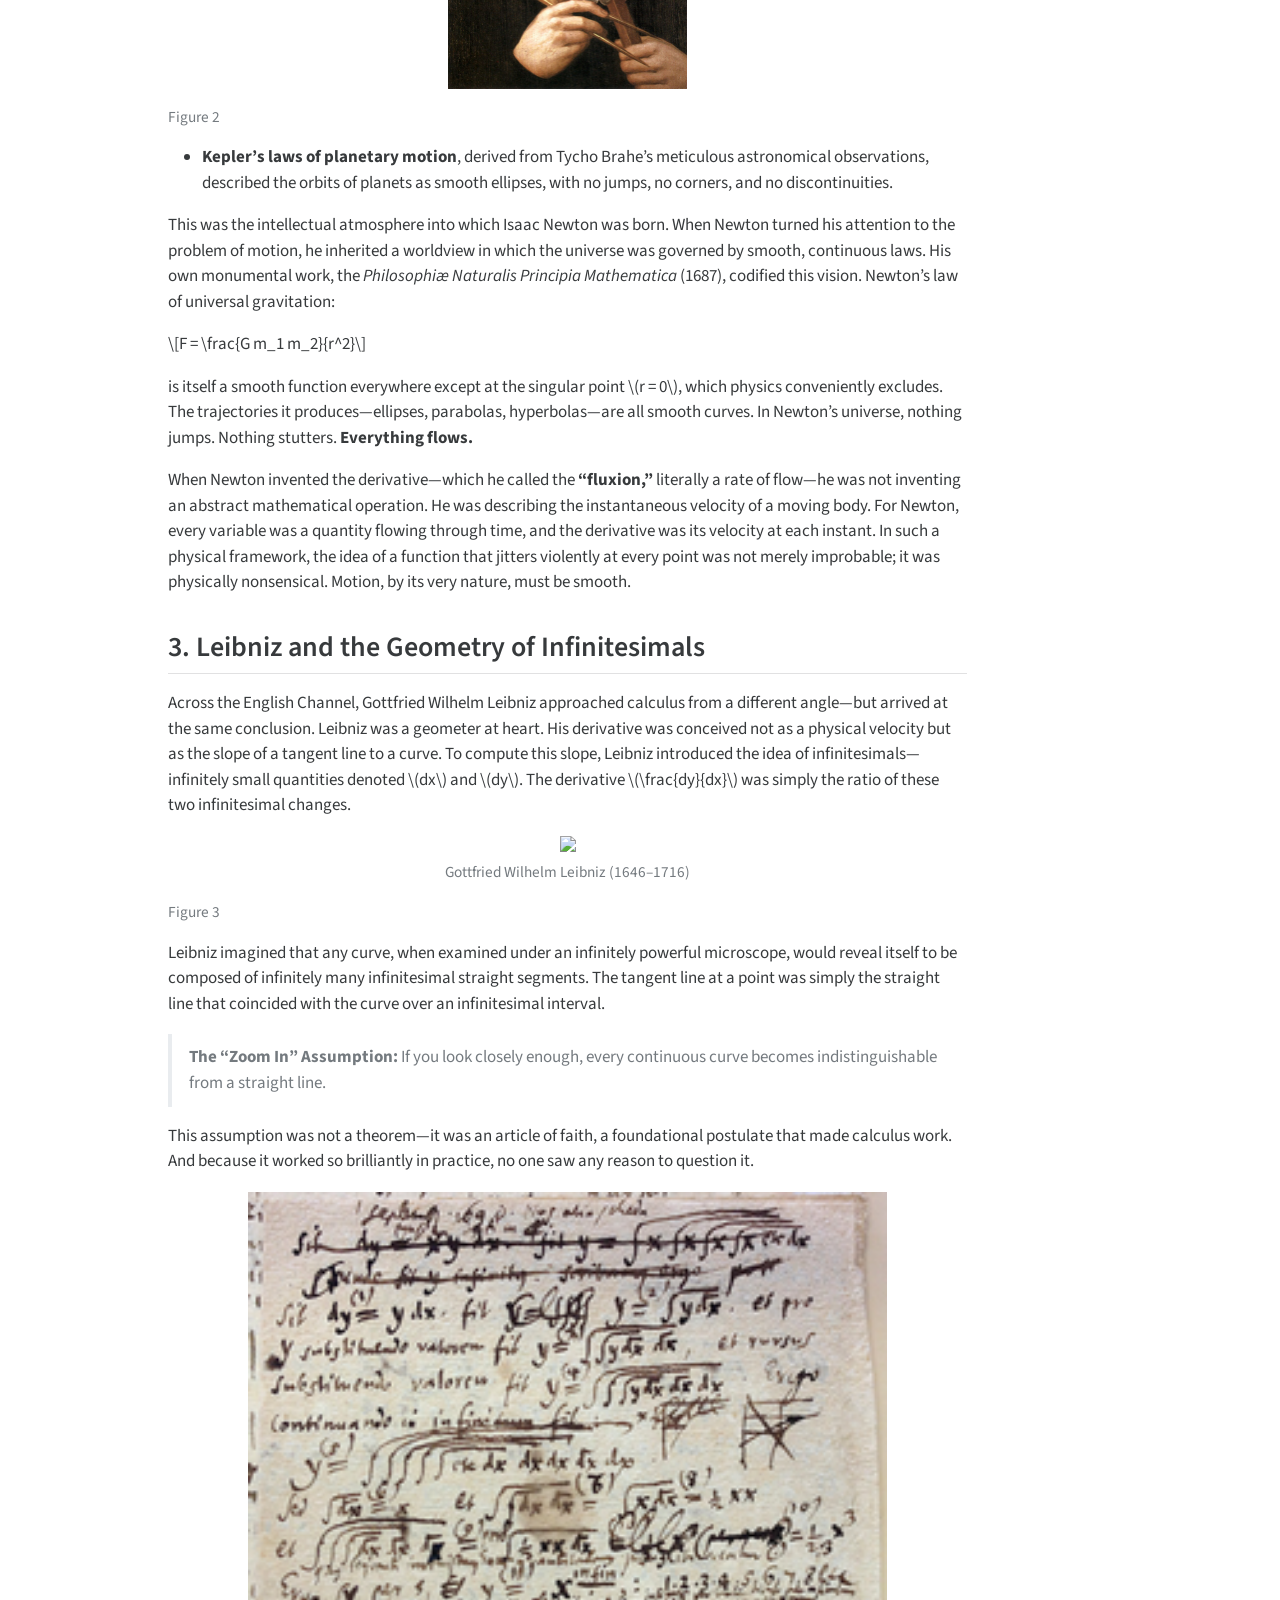
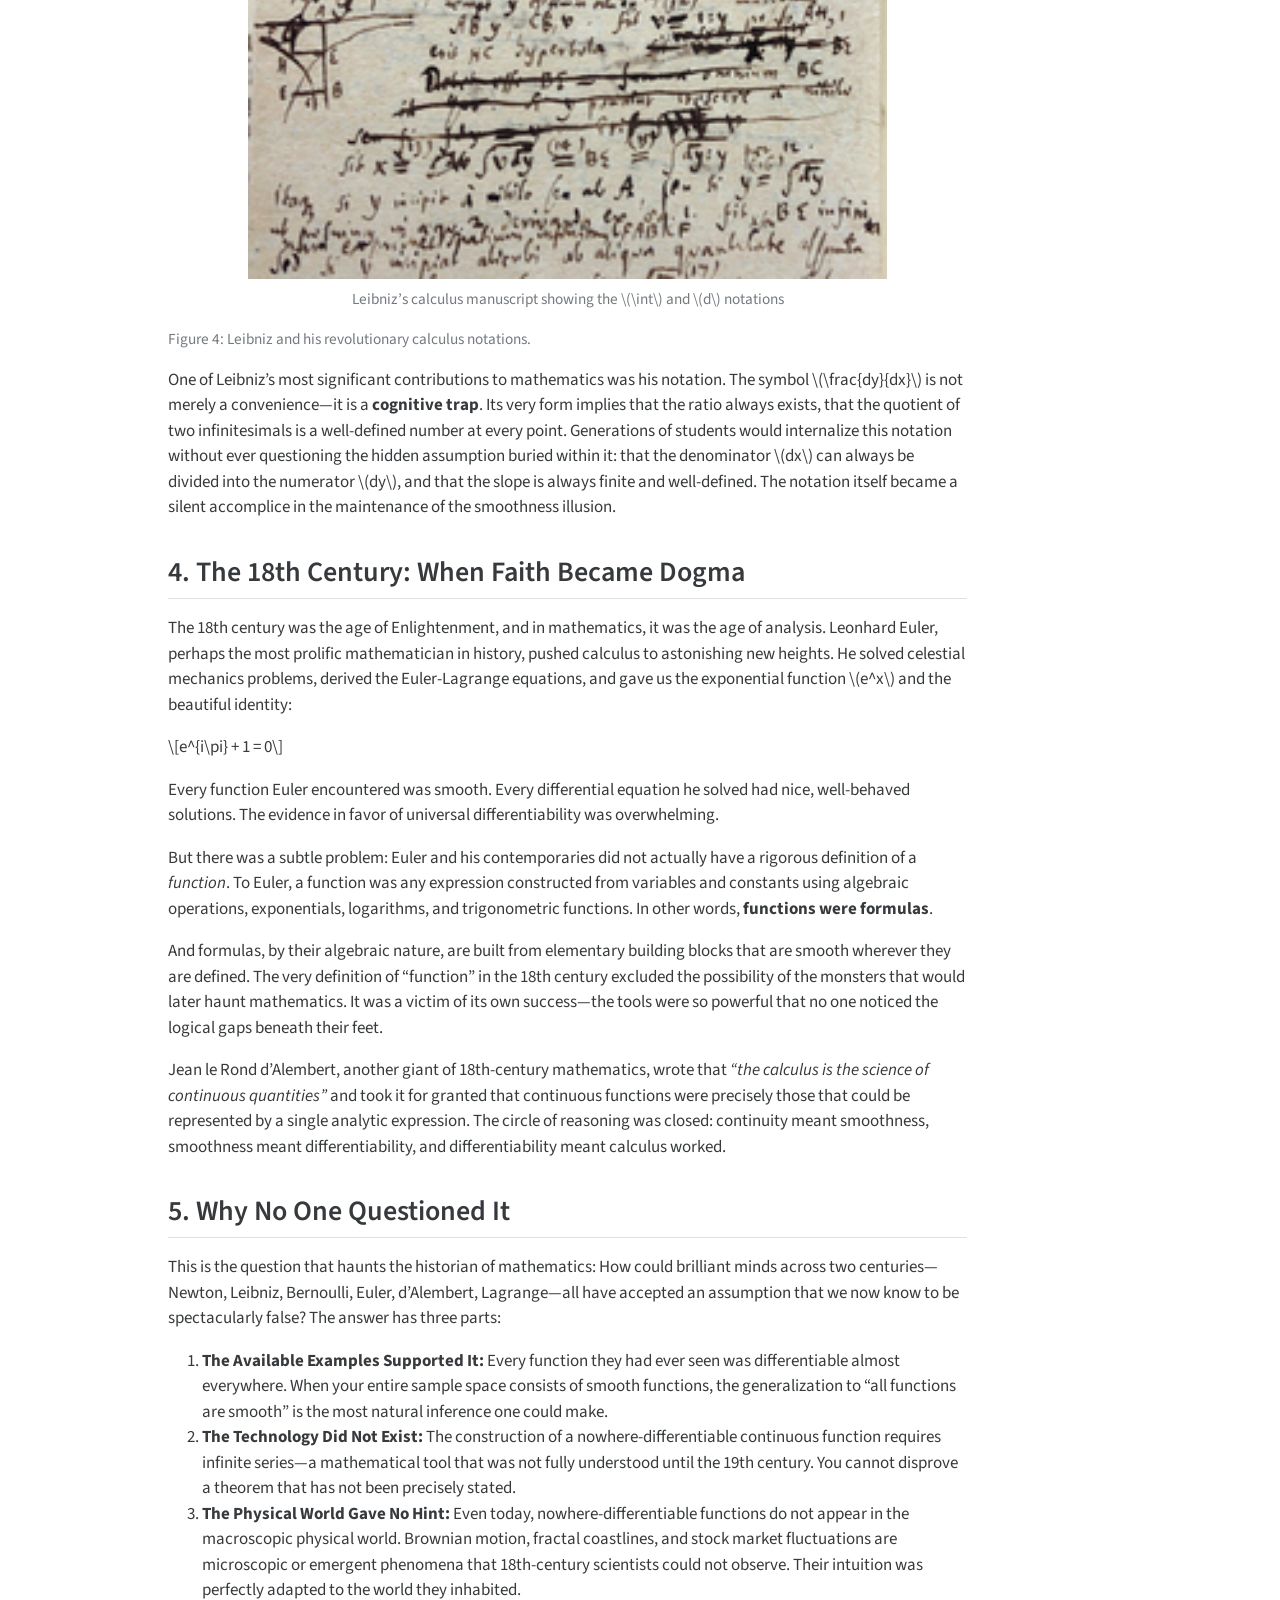
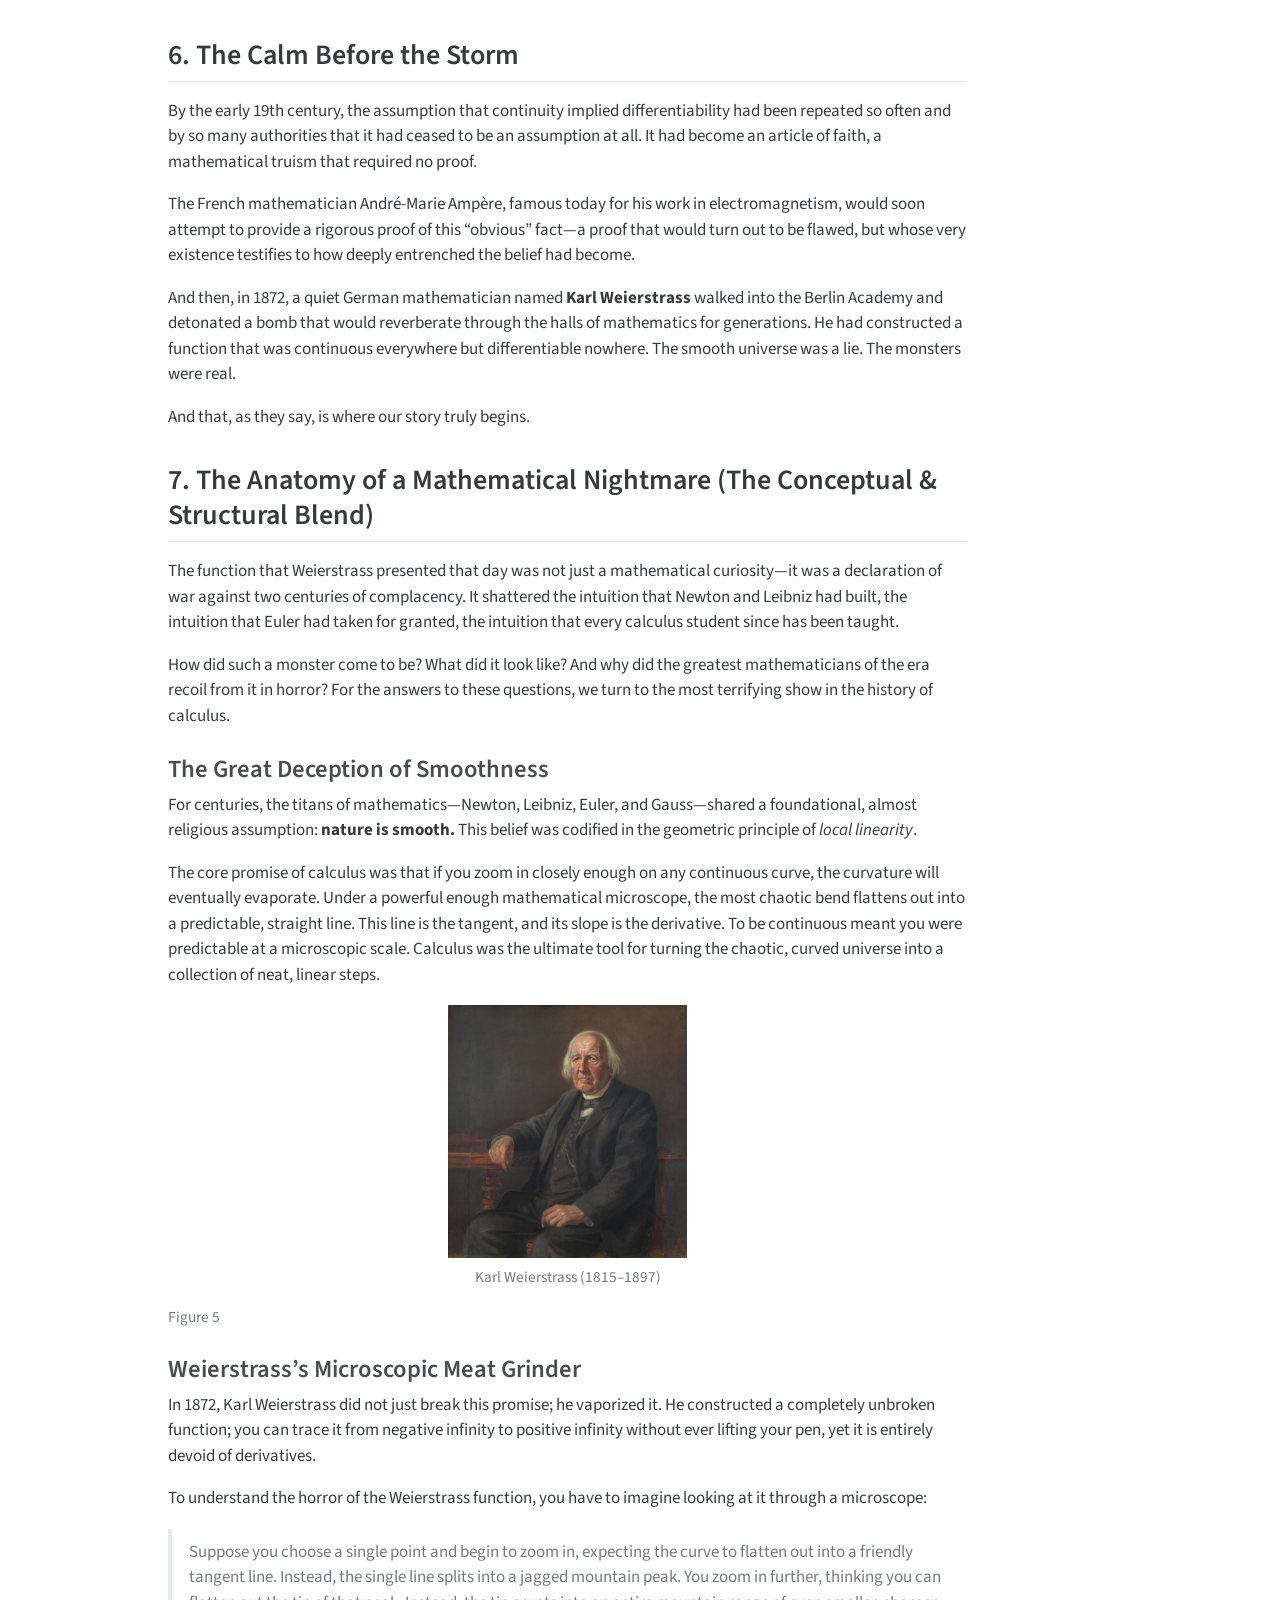
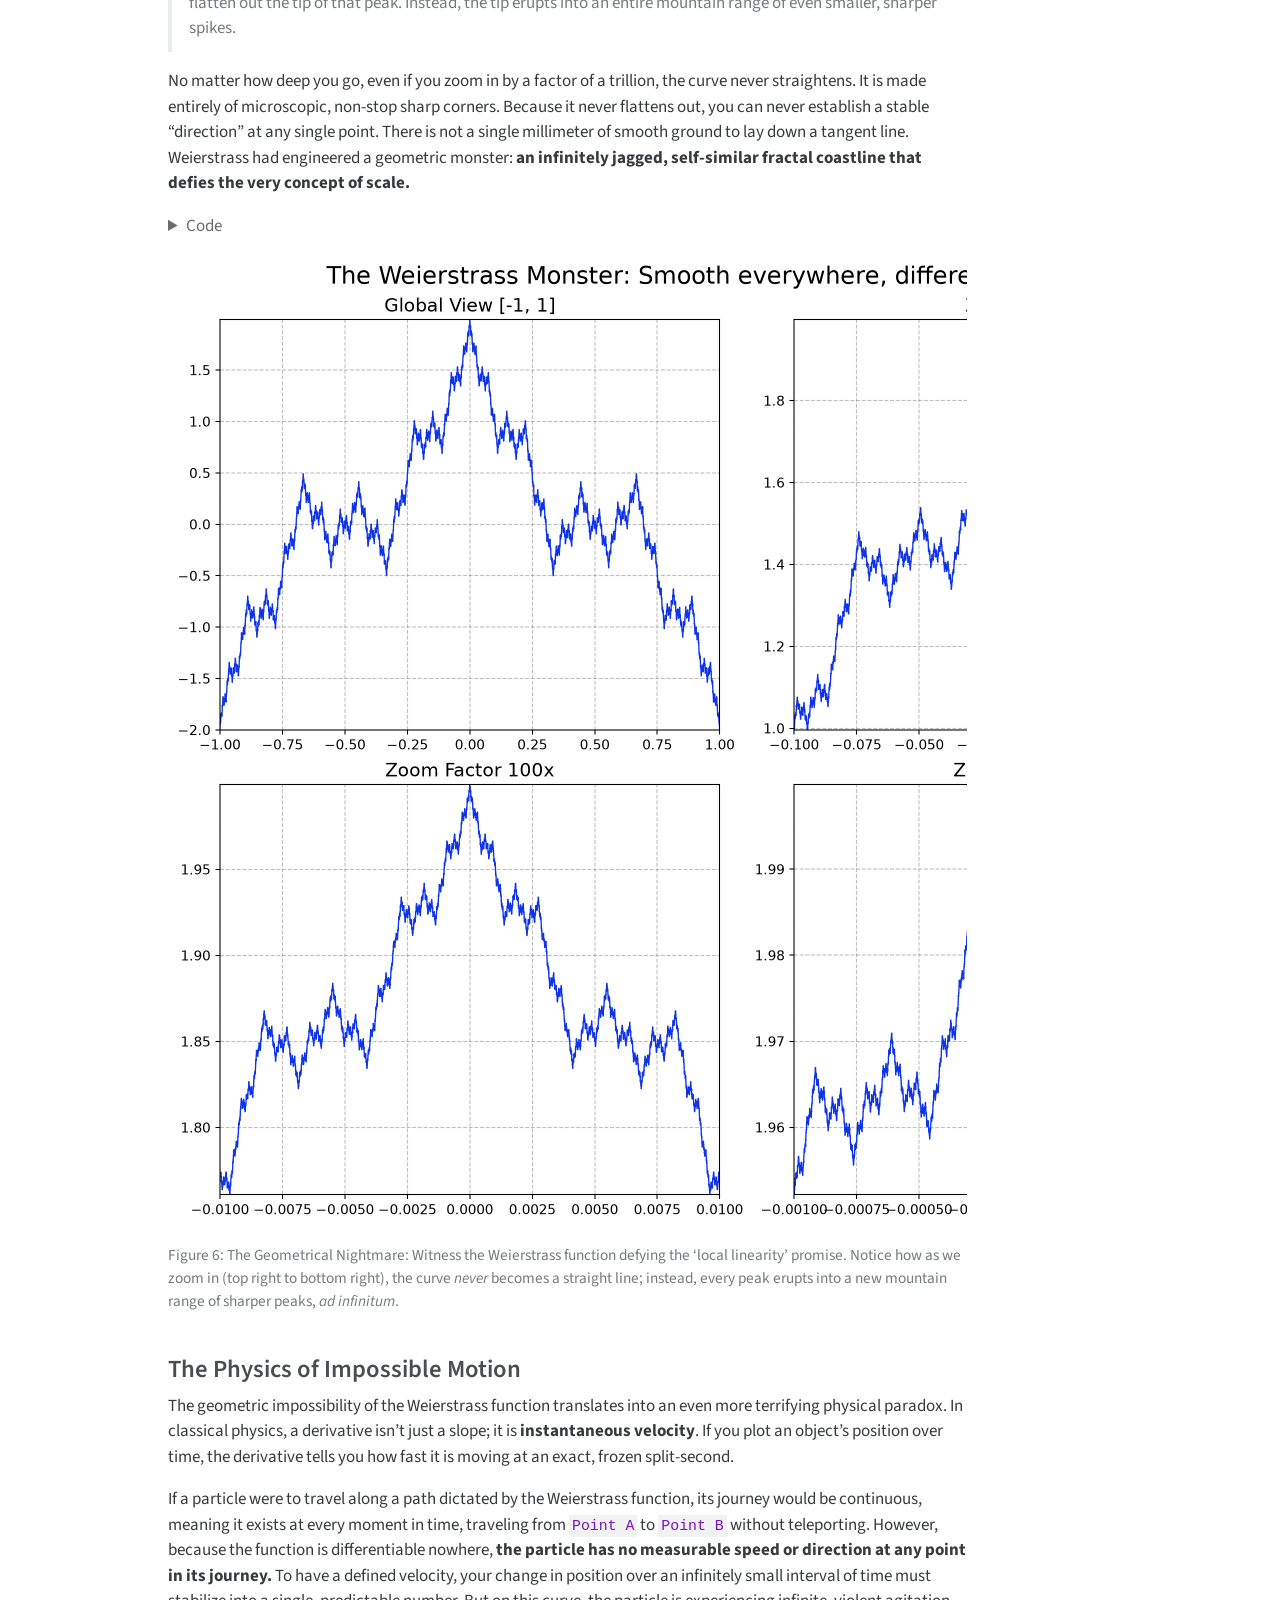
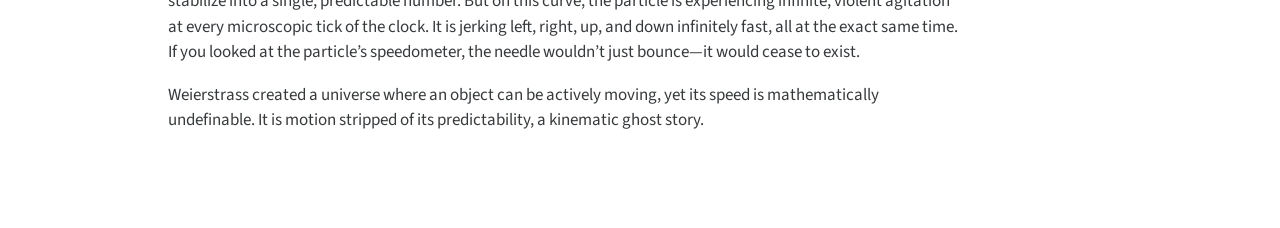
==== commit 12daacd8: "Built site for gh-pages" ====
--- a/index.html
+++ b/index.html
@@ -22,6 +22,41 @@
   width: 0.8em;
   margin: 0 0.8em 0.2em -1em; /* quarto-specific, see https://github.com/quarto-dev/quarto-cli/issues/4556 */ 
   vertical-align: middle;
+}
+/* CSS for syntax highlighting */
+html { -webkit-text-size-adjust: 100%; }
+pre > code.sourceCode { white-space: pre; position: relative; }
+pre > code.sourceCode > span { display: inline-block; line-height: 1.25; }
+pre > code.sourceCode > span:empty { height: 1.2em; }
+.sourceCode { overflow: visible; }
+code.sourceCode > span { color: inherit; text-decoration: inherit; }
+div.sourceCode { margin: 1em 0; }
+pre.sourceCode { margin: 0; }
+@media screen {
+div.sourceCode { overflow: auto; }
+}
+@media print {
+pre > code.sourceCode { white-space: pre-wrap; }
+pre > code.sourceCode > span { text-indent: -5em; padding-left: 5em; }
+}
+pre.numberSource code
+  { counter-reset: source-line 0; }
+pre.numberSource code > span
+  { position: relative; left: -4em; counter-increment: source-line; }
+pre.numberSource code > span > a:first-child::before
+  { content: counter(source-line);
+    position: relative; left: -1em; text-align: right; vertical-align: baseline;
+    border: none; display: inline-block;
+    -webkit-touch-callout: none; -webkit-user-select: none;
+    -khtml-user-select: none; -moz-user-select: none;
+    -ms-user-select: none; user-select: none;
+    padding: 0 4px; width: 4em;
+  }
+pre.numberSource { margin-left: 3em;  padding-left: 4px; }
+div.sourceCode
+  {   }
+@media screen {
+pre > code.sourceCode > span > a:first-child::before { text-decoration: underline; }
 }
 </style>
 
@@ -83,9 +118,12 @@
   <li><a href="#leibniz-and-the-geometry-of-infinitesimals" id="toc-leibniz-and-the-geometry-of-infinitesimals" class="nav-link" data-scroll-target="#leibniz-and-the-geometry-of-infinitesimals">3. Leibniz and the Geometry of Infinitesimals</a></li>
   <li><a href="#the-18th-century-when-faith-became-dogma" id="toc-the-18th-century-when-faith-became-dogma" class="nav-link" data-scroll-target="#the-18th-century-when-faith-became-dogma">4. The 18th Century: When Faith Became Dogma</a></li>
   <li><a href="#why-no-one-questioned-it" id="toc-why-no-one-questioned-it" class="nav-link" data-scroll-target="#why-no-one-questioned-it">5. Why No One Questioned It</a></li>
-  <li><a href="#the-calm-before-the-storm" id="toc-the-calm-before-the-storm" class="nav-link" data-scroll-target="#the-calm-before-the-storm">6. The Calm Before the Storm</a>
+  <li><a href="#the-calm-before-the-storm" id="toc-the-calm-before-the-storm" class="nav-link" data-scroll-target="#the-calm-before-the-storm">6. The Calm Before the Storm</a></li>
+  <li><a href="#the-anatomy-of-a-mathematical-nightmare-the-conceptual-structural-blend" id="toc-the-anatomy-of-a-mathematical-nightmare-the-conceptual-structural-blend" class="nav-link" data-scroll-target="#the-anatomy-of-a-mathematical-nightmare-the-conceptual-structural-blend">7. The Anatomy of a Mathematical Nightmare (The Conceptual &amp; Structural Blend)</a>
   <ul class="collapse">
-  <li><a href="#what-happens-next" id="toc-what-happens-next" class="nav-link" data-scroll-target="#what-happens-next">What Happens Next?</a></li>
+  <li><a href="#the-great-deception-of-smoothness" id="toc-the-great-deception-of-smoothness" class="nav-link" data-scroll-target="#the-great-deception-of-smoothness">The Great Deception of Smoothness</a></li>
+  <li><a href="#weierstrasss-microscopic-meat-grinder" id="toc-weierstrasss-microscopic-meat-grinder" class="nav-link" data-scroll-target="#weierstrasss-microscopic-meat-grinder">Weierstrass’s Microscopic Meat Grinder</a></li>
+  <li><a href="#the-physics-of-impossible-motion" id="toc-the-physics-of-impossible-motion" class="nav-link" data-scroll-target="#the-physics-of-impossible-motion">The Physics of Impossible Motion</a></li>
   </ul></li>
   </ul>
 </nav>
@@ -220,12 +258,100 @@
 <p>The French mathematician André-Marie Ampère, famous today for his work in electromagnetism, would soon attempt to provide a rigorous proof of this “obvious” fact—a proof that would turn out to be flawed, but whose very existence testifies to how deeply entrenched the belief had become.</p>
 <p>And then, in 1872, a quiet German mathematician named <strong>Karl Weierstrass</strong> walked into the Berlin Academy and detonated a bomb that would reverberate through the halls of mathematics for generations. He had constructed a function that was continuous everywhere but differentiable nowhere. The smooth universe was a lie. The monsters were real.</p>
 <p>And that, as they say, is where our story truly begins.</p>
-<section id="what-happens-next" class="level3">
-<h3 class="anchored" data-anchor-id="what-happens-next">What Happens Next?</h3>
+</section>
+<section id="the-anatomy-of-a-mathematical-nightmare-the-conceptual-structural-blend" class="level2">
+<h2 class="anchored" data-anchor-id="the-anatomy-of-a-mathematical-nightmare-the-conceptual-structural-blend">7. The Anatomy of a Mathematical Nightmare (The Conceptual &amp; Structural Blend)</h2>
+<p>The function that Weierstrass presented that day was not just a mathematical curiosity—it was a declaration of war against two centuries of complacency. It shattered the intuition that Newton and Leibniz had built, the intuition that Euler had taken for granted, the intuition that every calculus student since has been taught.</p>
+<p>How did such a monster come to be? What did it look like? And why did the greatest mathematicians of the era recoil from it in horror? For the answers to these questions, we turn to the most terrifying show in the history of calculus.</p>
+<section id="the-great-deception-of-smoothness" class="level3">
+<h3 class="anchored" data-anchor-id="the-great-deception-of-smoothness">The Great Deception of Smoothness</h3>
+<p>For centuries, the titans of mathematics—Newton, Leibniz, Euler, and Gauss—shared a foundational, almost religious assumption: <strong>nature is smooth.</strong> This belief was codified in the geometric principle of <em>local linearity</em>.</p>
+<p>The core promise of calculus was that if you zoom in closely enough on any continuous curve, the curvature will eventually evaporate. Under a powerful enough mathematical microscope, the most chaotic bend flattens out into a predictable, straight line. This line is the tangent, and its slope is the derivative. To be continuous meant you were predictable at a microscopic scale. Calculus was the ultimate tool for turning the chaotic, curved universe into a collection of neat, linear steps.</p>
+<div id="fig-weierstrass-panel" class="quarto-float quarto-figure quarto-figure-center anchored">
+<figure class="quarto-float quarto-float-fig figure">
+<div aria-describedby="fig-weierstrass-panel-caption-0ceaefa1-69ba-4598-a22c-09a6ac19f8ca">
+<div class="quarto-figure quarto-figure-center">
+<figure class="figure">
+<p><img src="Picture5.jpg" class="img-fluid figure-img" style="width:30.0%"></p>
+<figcaption>Karl Weierstrass (1815–1897)</figcaption>
+</figure>
+</div>
+</div>
+<figcaption class="quarto-float-caption-bottom quarto-float-caption quarto-float-fig quarto-uncaptioned" id="fig-weierstrass-panel-caption-0ceaefa1-69ba-4598-a22c-09a6ac19f8ca">
+Figure&nbsp;5
+</figcaption>
+</figure>
+</div>
+</section>
+<section id="weierstrasss-microscopic-meat-grinder" class="level3">
+<h3 class="anchored" data-anchor-id="weierstrasss-microscopic-meat-grinder">Weierstrass’s Microscopic Meat Grinder</h3>
+<p>In 1872, Karl Weierstrass did not just break this promise; he vaporized it. He constructed a completely unbroken function; you can trace it from negative infinity to positive infinity without ever lifting your pen, yet it is entirely devoid of derivatives.</p>
+<p>To understand the horror of the Weierstrass function, you have to imagine looking at it through a microscope:</p>
 <blockquote class="blockquote">
-<p>The function that Weierstrass presented that day was not just a mathematical curiosity—it was a declaration of war against two centuries of complacency. It shattered the intuition that Newton and Leibniz had built, the intuition that Euler had taken for granted, the intuition that every calculus student since has been taught.</p>
-<p>How did such a monster come to be? What did it look like? And why did the greatest mathematicians of the era recoil from it in horror? For the answers to these questions, we turn to the most terrifying show in the history of calculus…</p>
+<p>Suppose you choose a single point and begin to zoom in, expecting the curve to flatten out into a friendly tangent line. Instead, the single line splits into a jagged mountain peak. You zoom in further, thinking you can flatten out the tip of that peak. Instead, the tip erupts into an entire mountain range of even smaller, sharper spikes.</p>
 </blockquote>
+<p>No matter how deep you go, even if you zoom in by a factor of a trillion, the curve never straightens. It is made entirely of microscopic, non-stop sharp corners. Because it never flattens out, you can never establish a stable “direction” at any single point. There is not a single millimeter of smooth ground to lay down a tangent line. Weierstrass had engineered a geometric monster: <strong>an infinitely jagged, self-similar fractal coastline that defies the very concept of scale.</strong></p>
+<div id="cell-fig-weierstrass-horror" class="cell" data-execution_count="1">
+<details class="code-fold">
+<summary>Code</summary>
+<div class="code-copy-outer-scaffold"><div class="sourceCode cell-code" id="cb1"><pre class="sourceCode python code-with-copy"><code class="sourceCode python"><span id="cb1-1"><a href="#cb1-1" aria-hidden="true" tabindex="-1"></a><span class="im">import</span> numpy <span class="im">as</span> np</span>
+<span id="cb1-2"><a href="#cb1-2" aria-hidden="true" tabindex="-1"></a><span class="im">import</span> matplotlib.pyplot <span class="im">as</span> plt</span>
+<span id="cb1-3"><a href="#cb1-3" aria-hidden="true" tabindex="-1"></a></span>
+<span id="cb1-4"><a href="#cb1-4" aria-hidden="true" tabindex="-1"></a><span class="co"># --- Define the Weierstrass Function ---</span></span>
+<span id="cb1-5"><a href="#cb1-5" aria-hidden="true" tabindex="-1"></a><span class="co"># f(x) = sum(n=0 to N) [a^n * cos(b^n * pi * x)]</span></span>
+<span id="cb1-6"><a href="#cb1-6" aria-hidden="true" tabindex="-1"></a><span class="kw">def</span> weierstrass(x, a, b, N<span class="op">=</span><span class="dv">50</span>):</span>
+<span id="cb1-7"><a href="#cb1-7" aria-hidden="true" tabindex="-1"></a>    f_x <span class="op">=</span> np.zeros_like(x)</span>
+<span id="cb1-8"><a href="#cb1-8" aria-hidden="true" tabindex="-1"></a>    <span class="cf">for</span> n <span class="kw">in</span> <span class="bu">range</span>(N):</span>
+<span id="cb1-9"><a href="#cb1-9" aria-hidden="true" tabindex="-1"></a>        term <span class="op">=</span> (a<span class="op">**</span>n) <span class="op">*</span> np.cos((b<span class="op">**</span>n) <span class="op">*</span> np.pi <span class="op">*</span> x)</span>
+<span id="cb1-10"><a href="#cb1-10" aria-hidden="true" tabindex="-1"></a>        f_x <span class="op">+=</span> term</span>
+<span id="cb1-11"><a href="#cb1-11" aria-hidden="true" tabindex="-1"></a>    <span class="cf">return</span> f_x</span>
+<span id="cb1-12"><a href="#cb1-12" aria-hidden="true" tabindex="-1"></a></span>
+<span id="cb1-13"><a href="#cb1-13" aria-hidden="true" tabindex="-1"></a><span class="co"># --- Parameters ---</span></span>
+<span id="cb1-14"><a href="#cb1-14" aria-hidden="true" tabindex="-1"></a>a <span class="op">=</span> <span class="fl">0.5</span>   <span class="co"># Decay rate of amplitude (0 &lt; a &lt; 1)</span></span>
+<span id="cb1-15"><a href="#cb1-15" aria-hidden="true" tabindex="-1"></a>b <span class="op">=</span> <span class="fl">3.0</span>   <span class="co"># Scale rate of frequency (b is an integer &gt; 1/a)</span></span>
+<span id="cb1-16"><a href="#cb1-16" aria-hidden="true" tabindex="-1"></a>x <span class="op">=</span> np.linspace(<span class="op">-</span><span class="dv">1</span>, <span class="dv">1</span>, <span class="dv">10000</span>)</span>
+<span id="cb1-17"><a href="#cb1-17" aria-hidden="true" tabindex="-1"></a>f_x <span class="op">=</span> weierstrass(x, a, b)</span>
+<span id="cb1-18"><a href="#cb1-18" aria-hidden="true" tabindex="-1"></a></span>
+<span id="cb1-19"><a href="#cb1-19" aria-hidden="true" tabindex="-1"></a><span class="co"># --- Define Zoom Views ---</span></span>
+<span id="cb1-20"><a href="#cb1-20" aria-hidden="true" tabindex="-1"></a>zoom_ranges <span class="op">=</span> [(<span class="op">-</span><span class="fl">1.0</span>, <span class="fl">1.0</span>), (<span class="op">-</span><span class="fl">0.1</span>, <span class="fl">0.1</span>), (<span class="op">-</span><span class="fl">0.01</span>, <span class="fl">0.01</span>), (<span class="op">-</span><span class="fl">0.001</span>, <span class="fl">0.001</span>)]</span>
+<span id="cb1-21"><a href="#cb1-21" aria-hidden="true" tabindex="-1"></a></span>
+<span id="cb1-22"><a href="#cb1-22" aria-hidden="true" tabindex="-1"></a><span class="co"># --- Set up the Figure layout ---</span></span>
+<span id="cb1-23"><a href="#cb1-23" aria-hidden="true" tabindex="-1"></a>fig, axs <span class="op">=</span> plt.subplots(<span class="dv">2</span>, <span class="dv">2</span>, figsize<span class="op">=</span>(<span class="dv">12</span>, <span class="dv">10</span>), constrained_layout<span class="op">=</span><span class="va">True</span>)</span>
+<span id="cb1-24"><a href="#cb1-24" aria-hidden="true" tabindex="-1"></a>fig.suptitle(<span class="st">'The Weierstrass Monster: Smooth everywhere, differentiable nowhere.'</span>, fontsize<span class="op">=</span><span class="dv">18</span>)</span>
+<span id="cb1-25"><a href="#cb1-25" aria-hidden="true" tabindex="-1"></a></span>
+<span id="cb1-26"><a href="#cb1-26" aria-hidden="true" tabindex="-1"></a><span class="co"># --- Plot Global and Zoomed Views ---</span></span>
+<span id="cb1-27"><a href="#cb1-27" aria-hidden="true" tabindex="-1"></a><span class="cf">for</span> idx, (ax, current_range) <span class="kw">in</span> <span class="bu">enumerate</span>(<span class="bu">zip</span>(axs.flat, zoom_ranges)):</span>
+<span id="cb1-28"><a href="#cb1-28" aria-hidden="true" tabindex="-1"></a>    x_current <span class="op">=</span> np.linspace(current_range[<span class="dv">0</span>], current_range[<span class="dv">1</span>], <span class="dv">10000</span>)</span>
+<span id="cb1-29"><a href="#cb1-29" aria-hidden="true" tabindex="-1"></a>    f_current <span class="op">=</span> weierstrass(x_current, a, b)</span>
+<span id="cb1-30"><a href="#cb1-30" aria-hidden="true" tabindex="-1"></a>    </span>
+<span id="cb1-31"><a href="#cb1-31" aria-hidden="true" tabindex="-1"></a>    ax.plot(x_current, f_current, color<span class="op">=</span><span class="st">'#0e33ea'</span>, lw<span class="op">=</span><span class="dv">1</span>) <span class="co"># A light gray/silver color for a 'metallic nightmare' look</span></span>
+<span id="cb1-32"><a href="#cb1-32" aria-hidden="true" tabindex="-1"></a>    ax.set_title(<span class="ss">f"Global View [-1, 1]"</span> <span class="cf">if</span> idx<span class="op">==</span><span class="dv">0</span> <span class="cf">else</span> <span class="ss">f"Zoom Factor </span><span class="sc">{</span><span class="dv">10</span><span class="op">**</span>idx<span class="sc">}</span><span class="ss">x"</span>, fontsize<span class="op">=</span><span class="dv">14</span>)</span>
+<span id="cb1-33"><a href="#cb1-33" aria-hidden="true" tabindex="-1"></a>    ax.set_xlim(current_range)</span>
+<span id="cb1-34"><a href="#cb1-34" aria-hidden="true" tabindex="-1"></a>    <span class="co"># Automatic y-limit adjust based on data</span></span>
+<span id="cb1-35"><a href="#cb1-35" aria-hidden="true" tabindex="-1"></a>    ax.set_ylim([f_current.<span class="bu">min</span>(), f_current.<span class="bu">max</span>()])</span>
+<span id="cb1-36"><a href="#cb1-36" aria-hidden="true" tabindex="-1"></a>    ax.grid(<span class="va">True</span>, linestyle<span class="op">=</span><span class="st">'--'</span>, color<span class="op">=</span><span class="st">'gray'</span>, alpha<span class="op">=</span><span class="fl">0.5</span>)</span>
+<span id="cb1-37"><a href="#cb1-37" aria-hidden="true" tabindex="-1"></a></span>
+<span id="cb1-38"><a href="#cb1-38" aria-hidden="true" tabindex="-1"></a>plt.show()</span></code></pre></div><button title="Copy to Clipboard" class="code-copy-button"><i class="bi"></i></button></div>
+</details>
+<div class="cell-output cell-output-display">
+<div id="fig-weierstrass-horror" class="quarto-float quarto-figure quarto-figure-center anchored" data-fig-align="center">
+<figure class="quarto-float quarto-float-fig figure">
+<div aria-describedby="fig-weierstrass-horror-caption-0ceaefa1-69ba-4598-a22c-09a6ac19f8ca">
+<img src="differentiability_files/figure-html/fig-weierstrass-horror-output-1.png" class="quarto-figure quarto-figure-center figure-img" width="1163" height="971">
+</div>
+<figcaption class="quarto-float-caption-bottom quarto-float-caption quarto-float-fig" id="fig-weierstrass-horror-caption-0ceaefa1-69ba-4598-a22c-09a6ac19f8ca">
+Figure&nbsp;6: The Geometrical Nightmare: Witness the Weierstrass function defying the ‘local linearity’ promise. Notice how as we zoom in (top right to bottom right), the curve <em>never</em> becomes a straight line; instead, every peak erupts into a new mountain range of sharper peaks, <em>ad infinitum</em>.
+</figcaption>
+</figure>
+</div>
+</div>
+</div>
+</section>
+<section id="the-physics-of-impossible-motion" class="level3">
+<h3 class="anchored" data-anchor-id="the-physics-of-impossible-motion">The Physics of Impossible Motion</h3>
+<p>The geometric impossibility of the Weierstrass function translates into an even more terrifying physical paradox. In classical physics, a derivative isn’t just a slope; it is <strong>instantaneous velocity</strong>. If you plot an object’s position over time, the derivative tells you how fast it is moving at an exact, frozen split-second.</p>
+<p>If a particle were to travel along a path dictated by the Weierstrass function, its journey would be continuous, meaning it exists at every moment in time, traveling from <code>Point A</code> to <code>Point B</code> without teleporting. However, because the function is differentiable nowhere, <strong>the particle has no measurable speed or direction at any point in its journey.</strong> To have a defined velocity, your change in position over an infinitely small interval of time must stabilize into a single, predictable number. But on this curve, the particle is experiencing infinite, violent agitation at every microscopic tick of the clock. It is jerking left, right, up, and down infinitely fast, all at the exact same time. If you looked at the particle’s speedometer, the needle wouldn’t just bounce—it would cease to exist.</p>
+<p>Weierstrass created a universe where an object can be actively moving, yet its speed is mathematically undefinable. It is motion stripped of its predictability, a kinematic ghost story.</p>
 </section>
 </section>
 
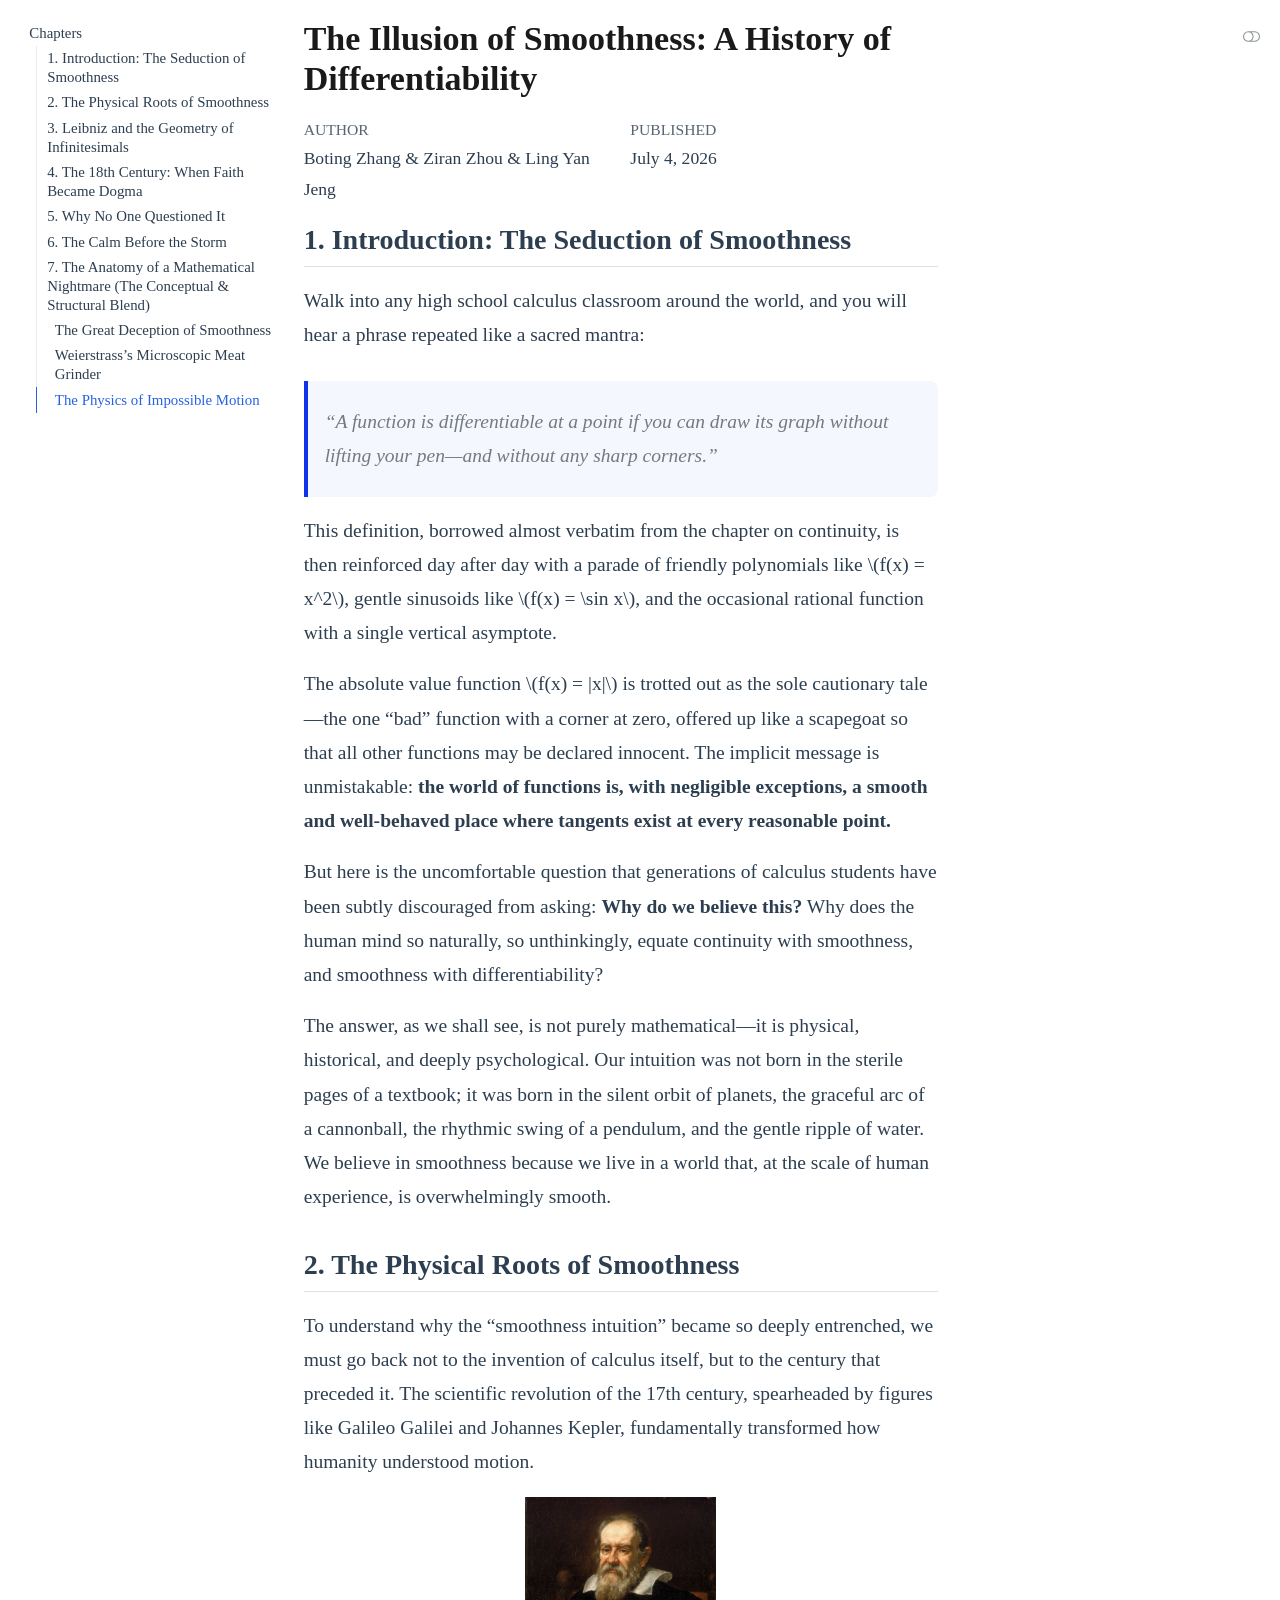
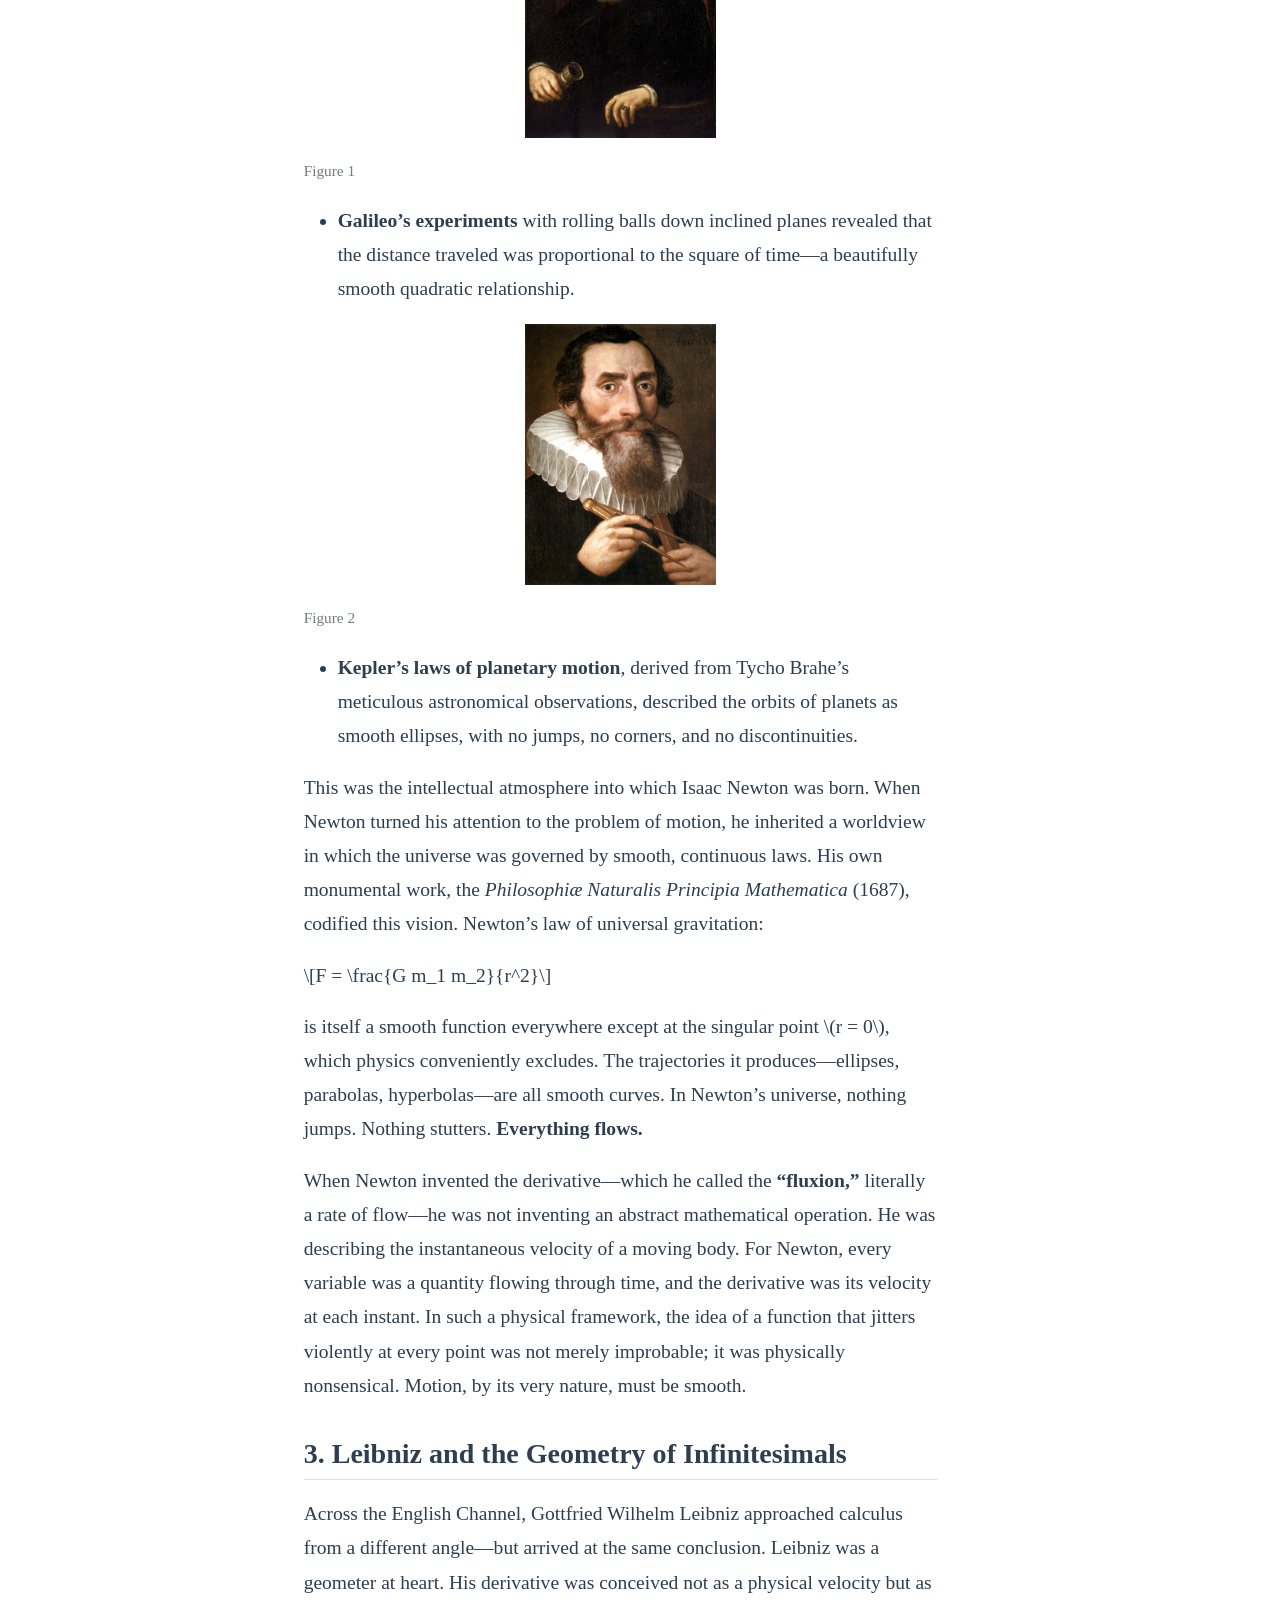
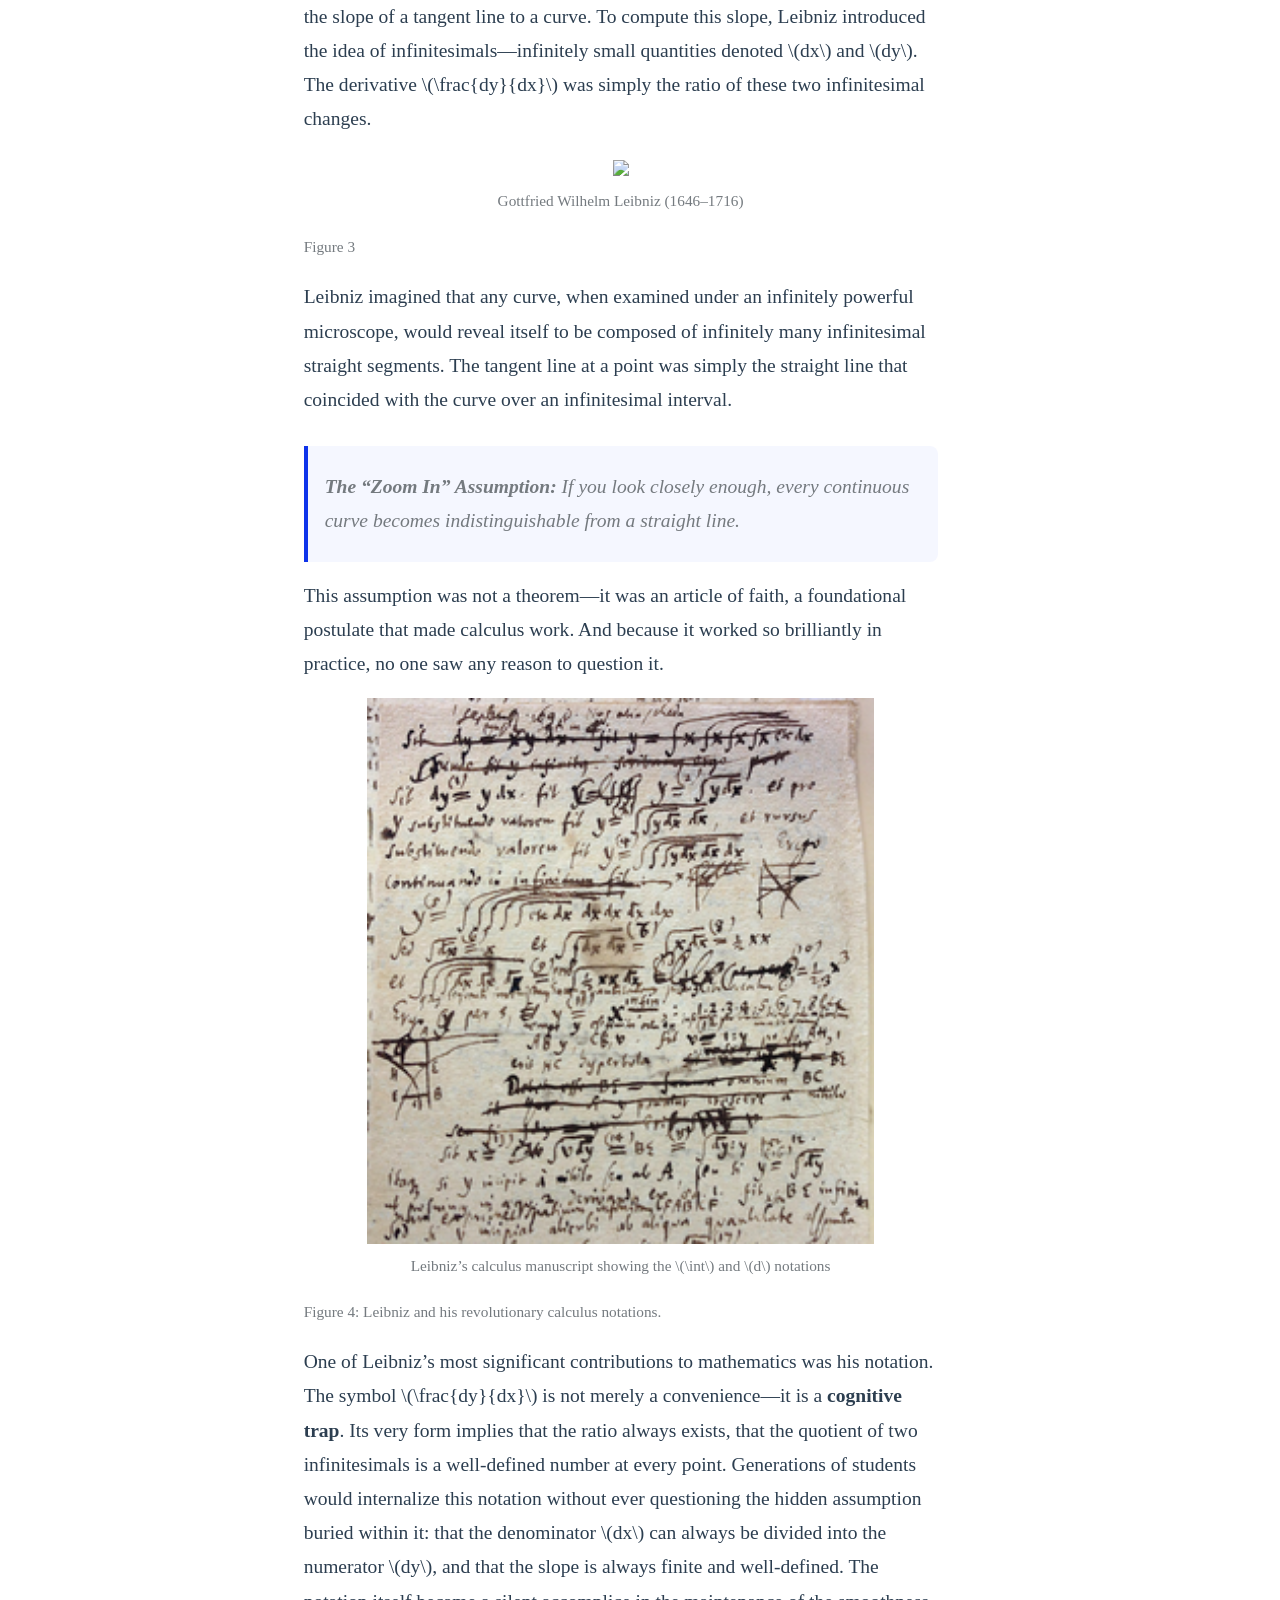
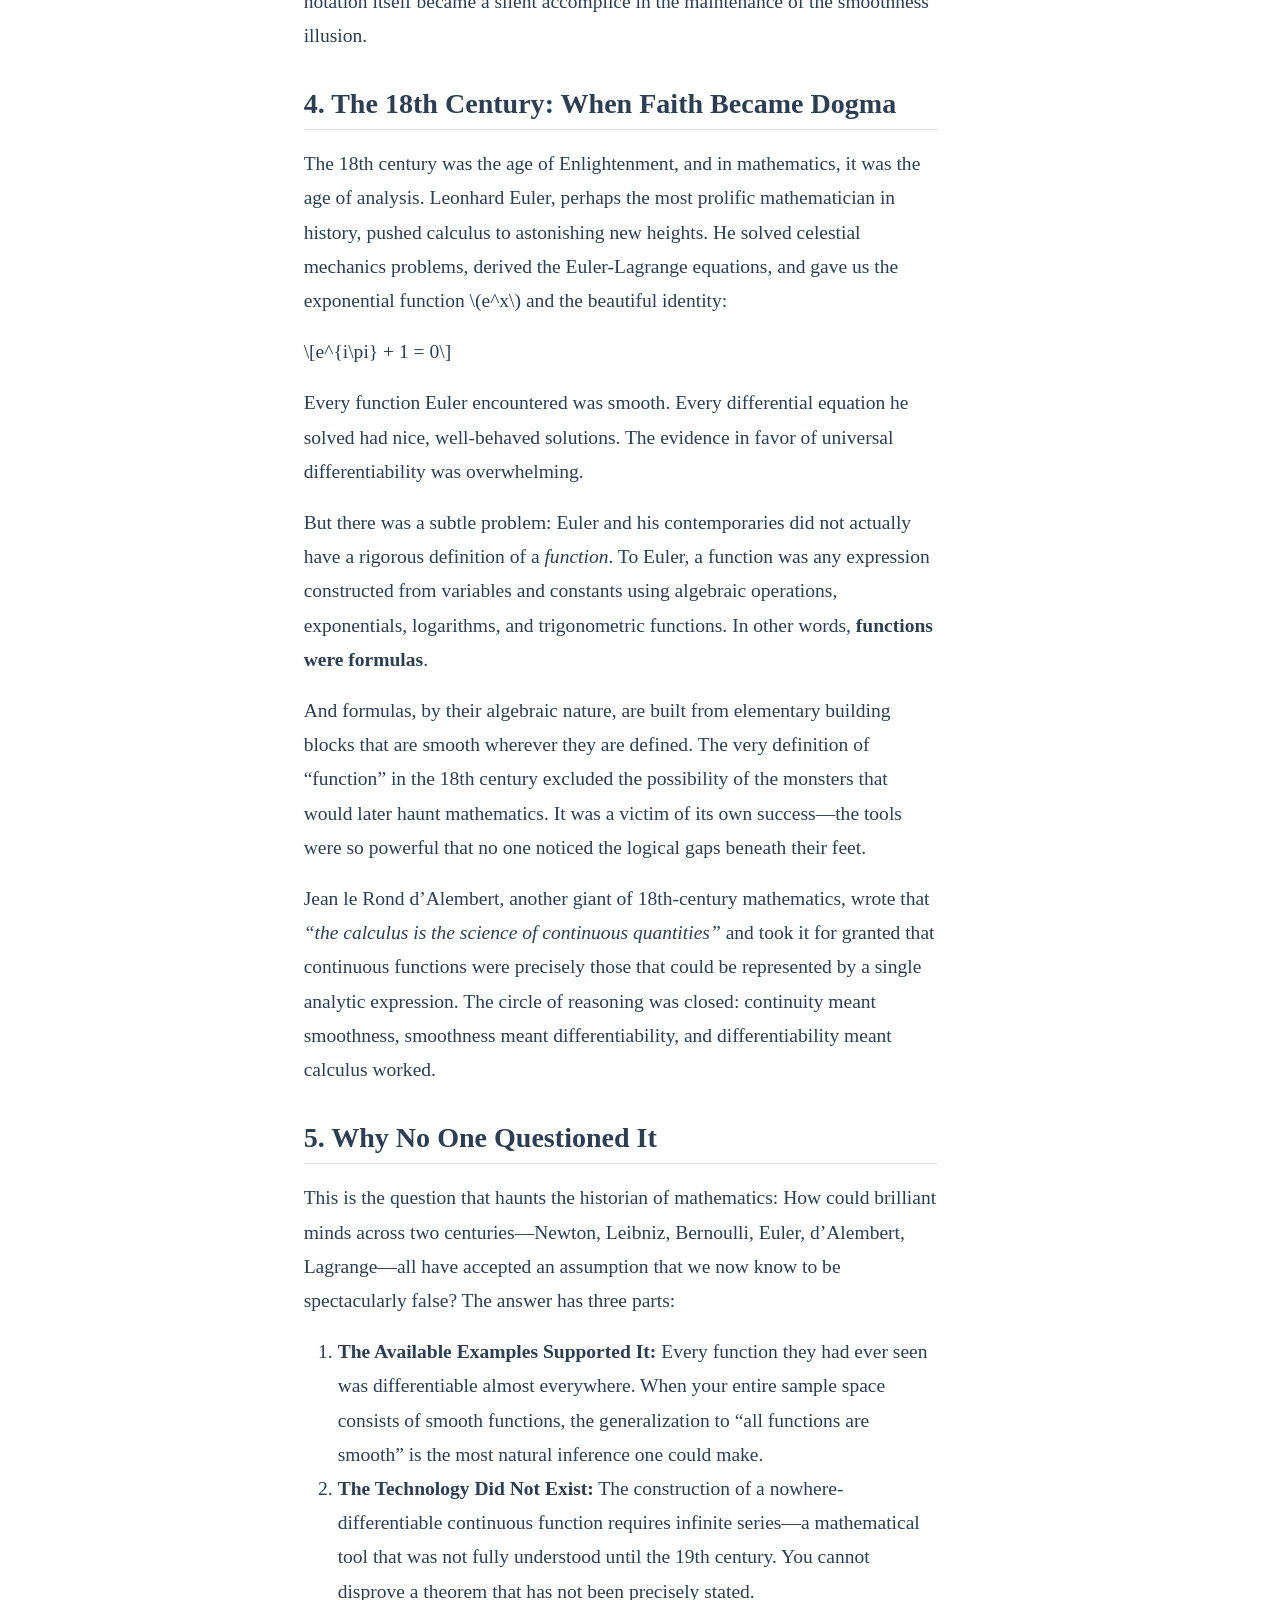
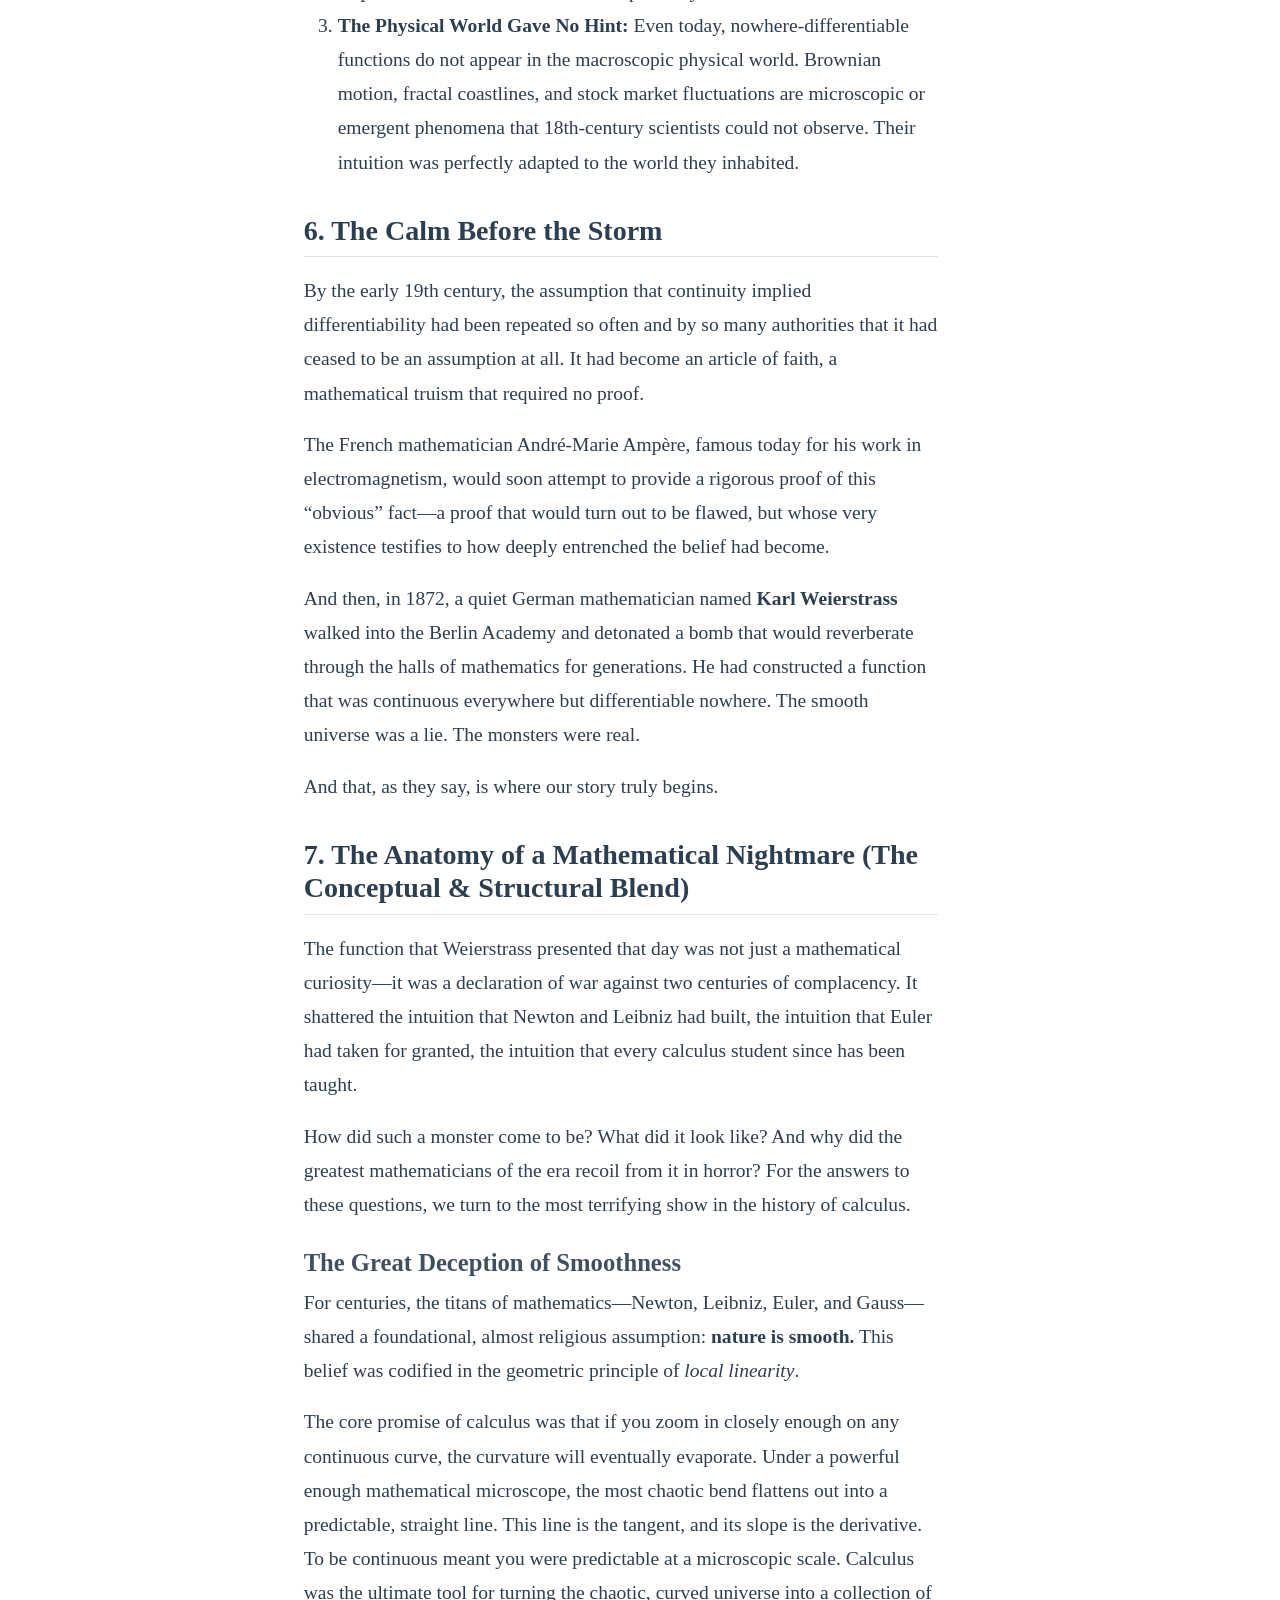
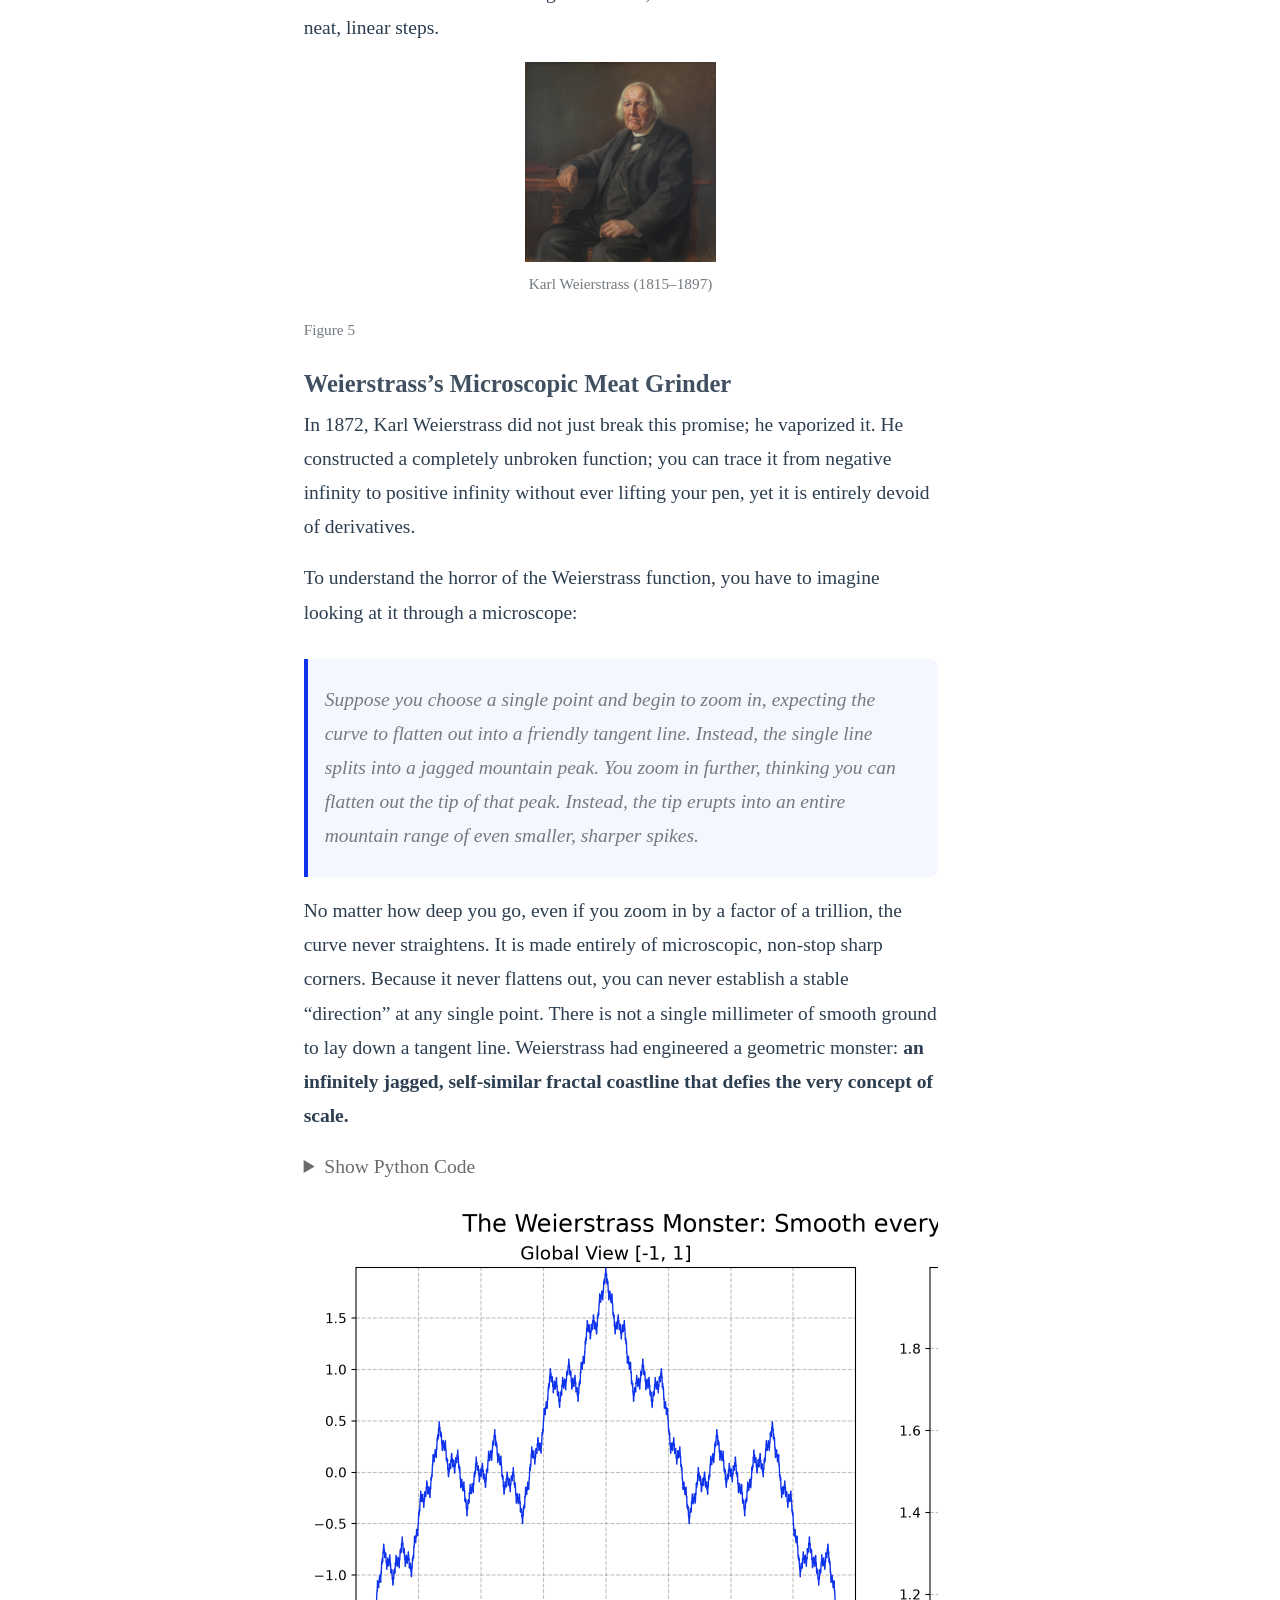
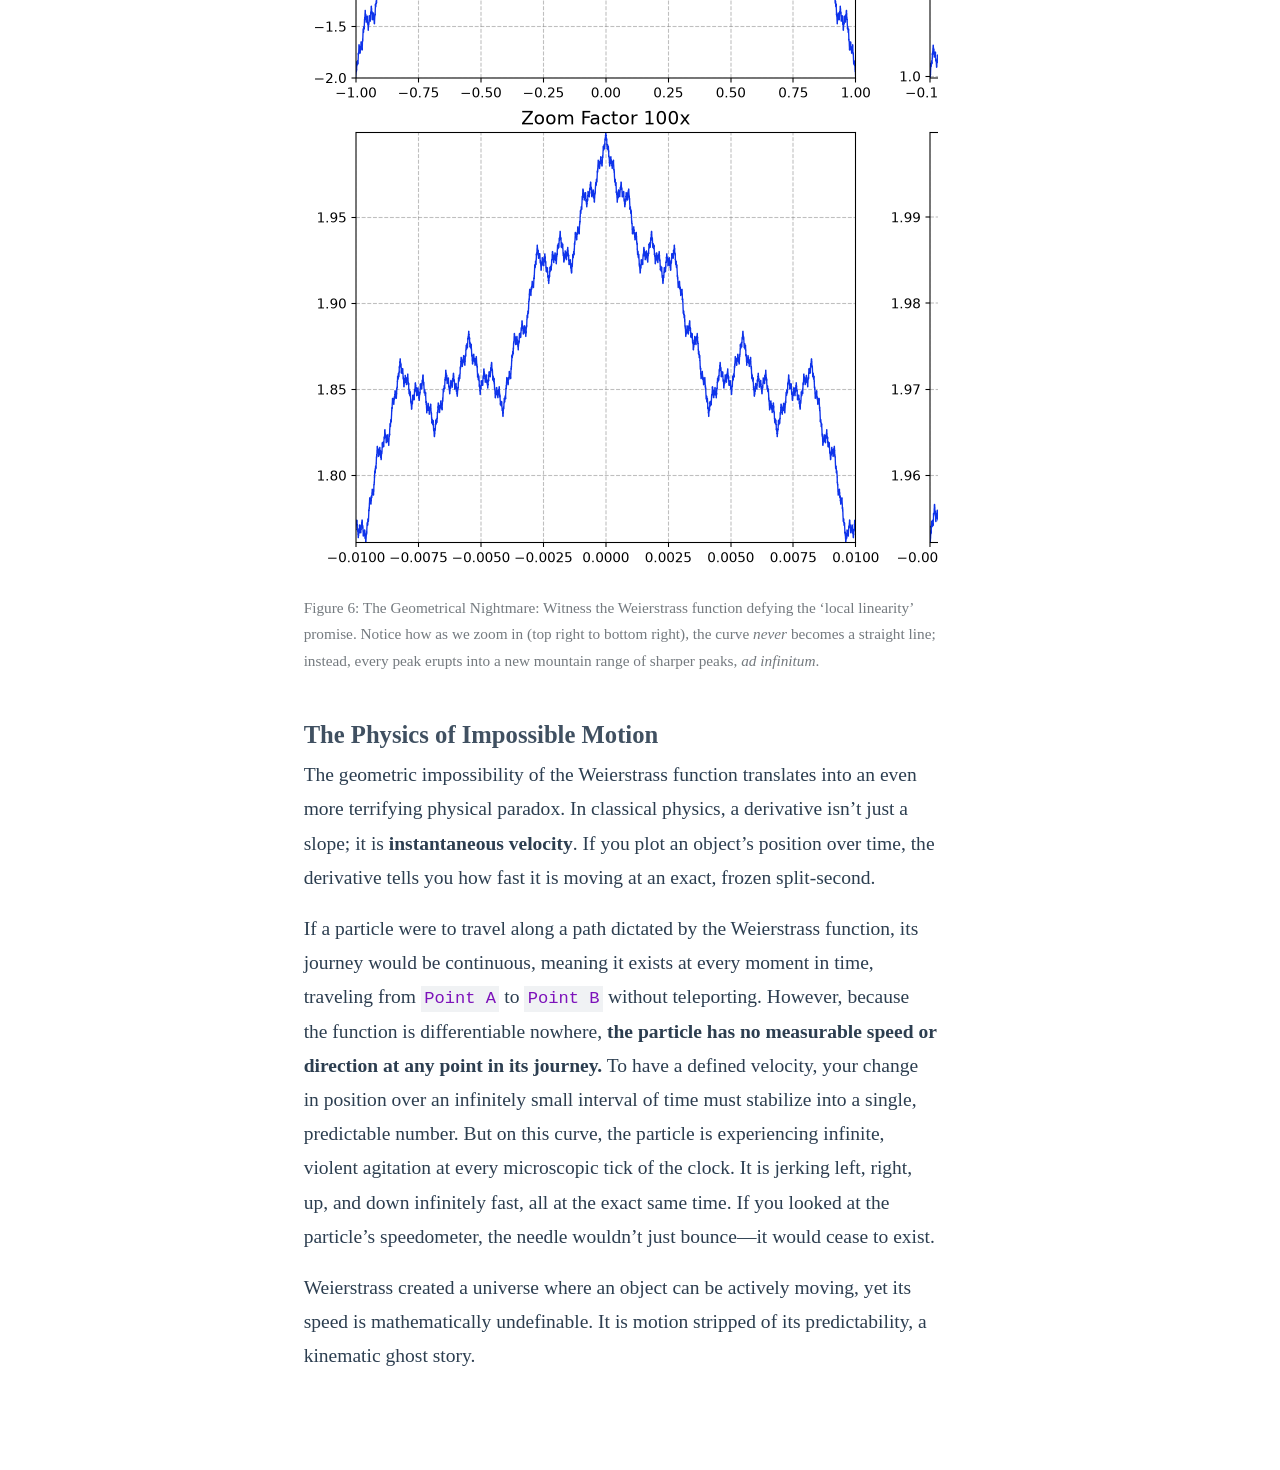
==== commit 0af72f99: "Built site for gh-pages" ====
--- a/index.html
+++ b/index.html
@@ -6,6 +6,8 @@
 
 <meta name="viewport" content="width=device-width, initial-scale=1.0, user-scalable=yes">
 
+<meta name="author" content="Boting Zhang &amp; Ziran Zhou &amp; Ling Yan Jeng">
+<meta name="dcterms.date" content="2026-07-04">
 
 <title>The Illusion of Smoothness: A History of Differentiability</title>
 <style>
@@ -68,10 +70,14 @@
 <script src="differentiability_files/libs/quarto-html/tippy.umd.min.js"></script>
 <script src="differentiability_files/libs/quarto-html/anchor.min.js"></script>
 <link href="differentiability_files/libs/quarto-html/tippy.css" rel="stylesheet">
-<link href="differentiability_files/libs/quarto-html/quarto-syntax-highlighting-15634bcf2e68342d4ad2dfa704d543f6.css" rel="stylesheet" id="quarto-text-highlighting-styles">
+<link href="differentiability_files/libs/quarto-html/quarto-syntax-highlighting-15634bcf2e68342d4ad2dfa704d543f6.css" rel="stylesheet" class="quarto-color-scheme" id="quarto-text-highlighting-styles">
+<link href="differentiability_files/libs/quarto-html/quarto-syntax-highlighting-dark-0a6b7249c26820e032cb0bd839ff02b1.css" rel="stylesheet" class="quarto-color-scheme quarto-color-alternate" id="quarto-text-highlighting-styles">
+<link href="differentiability_files/libs/quarto-html/quarto-syntax-highlighting-15634bcf2e68342d4ad2dfa704d543f6.css" rel="stylesheet" class="quarto-color-scheme-extra" id="quarto-text-highlighting-styles">
 <script src="differentiability_files/libs/bootstrap/bootstrap.min.js"></script>
 <link href="differentiability_files/libs/bootstrap/bootstrap-icons.css" rel="stylesheet">
-<link href="differentiability_files/libs/bootstrap/bootstrap-8ffd5f67044e5306d9846f29df41dda5.min.css" rel="stylesheet" append-hash="true" id="quarto-bootstrap" data-mode="light">
+<link href="differentiability_files/libs/bootstrap/bootstrap-0746042a3d7d43997360ebd87a4a6fa6.min.css" rel="stylesheet" append-hash="true" class="quarto-color-scheme" id="quarto-bootstrap" data-mode="light">
+<link href="differentiability_files/libs/bootstrap/bootstrap-dark-b7b8a8f4411b96a424f0326b54466edd.min.css" rel="stylesheet" append-hash="true" class="quarto-color-scheme quarto-color-alternate" id="quarto-bootstrap" data-mode="dark">
+<link href="differentiability_files/libs/bootstrap/bootstrap-0746042a3d7d43997360ebd87a4a6fa6.min.css" rel="stylesheet" append-hash="true" class="quarto-color-scheme-extra" id="quarto-bootstrap" data-mode="light">
 
   <script src="https://cdnjs.cloudflare.com/polyfill/v3/polyfill.min.js?features=es6"></script>
   <script defer="" src="https://cdn.jsdelivr.net/npm/mathjax@3/es5/tex-chtml-full.js" type="text/javascript"></script>
@@ -105,12 +111,174 @@
 
 </head>
 
-<body class="quarto-light">
-
-<div id="quarto-content" class="page-columns page-rows-contents page-layout-article">
-<div id="quarto-margin-sidebar" class="sidebar margin-sidebar">
+<body class="quarto-light"><script id="quarto-html-before-body" type="application/javascript">
+    const toggleBodyColorMode = (bsSheetEl) => {
+      const mode = bsSheetEl.getAttribute("data-mode");
+      const bodyEl = window.document.querySelector("body");
+      if (mode === "dark") {
+        bodyEl.classList.add("quarto-dark");
+        bodyEl.classList.remove("quarto-light");
+      } else {
+        bodyEl.classList.add("quarto-light");
+        bodyEl.classList.remove("quarto-dark");
+      }
+    }
+    const toggleBodyColorPrimary = () => {
+      const bsSheetEl = window.document.querySelector("link#quarto-bootstrap:not([rel=disabled-stylesheet])");
+      if (bsSheetEl) {
+        toggleBodyColorMode(bsSheetEl);
+      }
+    }
+    const setColorSchemeToggle = (alternate) => {
+      const toggles = window.document.querySelectorAll('.quarto-color-scheme-toggle');
+      for (let i=0; i < toggles.length; i++) {
+        const toggle = toggles[i];
+        if (toggle) {
+          if (alternate) {
+            toggle.classList.add("alternate");
+          } else {
+            toggle.classList.remove("alternate");
+          }
+        }
+      }
+    };
+    const toggleColorMode = (alternate) => {
+      // Switch the stylesheets
+      const primaryStylesheets = window.document.querySelectorAll('link.quarto-color-scheme:not(.quarto-color-alternate)');
+      const alternateStylesheets = window.document.querySelectorAll('link.quarto-color-scheme.quarto-color-alternate');
+      manageTransitions('#quarto-margin-sidebar .nav-link', false);
+      if (alternate) {
+        // note: dark is layered on light, we don't disable primary!
+        enableStylesheet(alternateStylesheets);
+        for (const sheetNode of alternateStylesheets) {
+          if (sheetNode.id === "quarto-bootstrap") {
+            toggleBodyColorMode(sheetNode);
+          }
+        }
+      } else {
+        disableStylesheet(alternateStylesheets);
+        enableStylesheet(primaryStylesheets)
+        toggleBodyColorPrimary();
+      }
+      manageTransitions('#quarto-margin-sidebar .nav-link', true);
+      // Switch the toggles
+      setColorSchemeToggle(alternate)
+      // Hack to workaround the fact that safari doesn't
+      // properly recolor the scrollbar when toggling (#1455)
+      if (navigator.userAgent.indexOf('Safari') > 0 && navigator.userAgent.indexOf('Chrome') == -1) {
+        manageTransitions("body", false);
+        window.scrollTo(0, 1);
+        setTimeout(() => {
+          window.scrollTo(0, 0);
+          manageTransitions("body", true);
+        }, 40);
+      }
+    }
+    const disableStylesheet = (stylesheets) => {
+      for (let i=0; i < stylesheets.length; i++) {
+        const stylesheet = stylesheets[i];
+        stylesheet.rel = 'disabled-stylesheet';
+      }
+    }
+    const enableStylesheet = (stylesheets) => {
+      for (let i=0; i < stylesheets.length; i++) {
+        const stylesheet = stylesheets[i];
+        if(stylesheet.rel !== 'stylesheet') { // for Chrome, which will still FOUC without this check
+          stylesheet.rel = 'stylesheet';
+        }
+      }
+    }
+    const manageTransitions = (selector, allowTransitions) => {
+      const els = window.document.querySelectorAll(selector);
+      for (let i=0; i < els.length; i++) {
+        const el = els[i];
+        if (allowTransitions) {
+          el.classList.remove('notransition');
+        } else {
+          el.classList.add('notransition');
+        }
+      }
+    }
+    const isFileUrl = () => {
+      return window.location.protocol === 'file:';
+    }
+    const hasAlternateSentinel = () => {
+      let styleSentinel = getColorSchemeSentinel();
+      if (styleSentinel !== null) {
+        return styleSentinel === "alternate";
+      } else {
+        return false;
+      }
+    }
+    const setStyleSentinel = (alternate) => {
+      const value = alternate ? "alternate" : "default";
+      if (!isFileUrl()) {
+        window.localStorage.setItem("quarto-color-scheme", value);
+      } else {
+        localAlternateSentinel = value;
+      }
+    }
+    const getColorSchemeSentinel = () => {
+      if (!isFileUrl()) {
+        const storageValue = window.localStorage.getItem("quarto-color-scheme");
+        return storageValue != null ? storageValue : localAlternateSentinel;
+      } else {
+        return localAlternateSentinel;
+      }
+    }
+    const toggleGiscusIfUsed = (isAlternate, darkModeDefault) => {
+      const baseTheme = document.querySelector('#giscus-base-theme')?.value ?? 'light';
+      const alternateTheme = document.querySelector('#giscus-alt-theme')?.value ?? 'dark';
+      let newTheme = '';
+      if(authorPrefersDark) {
+        newTheme = isAlternate ? baseTheme : alternateTheme;
+      } else {
+        newTheme = isAlternate ? alternateTheme : baseTheme;
+      }
+      const changeGiscusTheme = () => {
+        // From: https://github.com/giscus/giscus/issues/336
+        const sendMessage = (message) => {
+          const iframe = document.querySelector('iframe.giscus-frame');
+          if (!iframe) return;
+          iframe.contentWindow.postMessage({ giscus: message }, 'https://giscus.app');
+        }
+        sendMessage({
+          setConfig: {
+            theme: newTheme
+          }
+        });
+      }
+      const isGiscussLoaded = window.document.querySelector('iframe.giscus-frame') !== null;
+      if (isGiscussLoaded) {
+        changeGiscusTheme();
+      }
+    };
+    const authorPrefersDark = false;
+    const darkModeDefault = authorPrefersDark;
+      document.querySelector('link#quarto-text-highlighting-styles.quarto-color-scheme-extra').rel = 'disabled-stylesheet';
+      document.querySelector('link#quarto-bootstrap.quarto-color-scheme-extra').rel = 'disabled-stylesheet';
+    let localAlternateSentinel = darkModeDefault ? 'alternate' : 'default';
+    // Dark / light mode switch
+    window.quartoToggleColorScheme = () => {
+      // Read the current dark / light value
+      let toAlternate = !hasAlternateSentinel();
+      toggleColorMode(toAlternate);
+      setStyleSentinel(toAlternate);
+      toggleGiscusIfUsed(toAlternate, darkModeDefault);
+      window.dispatchEvent(new Event('resize'));
+    };
+    // Switch to dark mode if need be
+    if (hasAlternateSentinel()) {
+      toggleColorMode(true);
+    } else {
+      toggleColorMode(false);
+    }
+  </script>
+
+<div id="quarto-content" class="page-columns page-rows-contents page-layout-article toc-left">
+<div id="quarto-sidebar-toc-left" class="sidebar toc-left">
   <nav id="TOC" role="doc-toc" class="toc-active">
-    <h2 id="toc-title">Table of contents</h2>
+    <h2 id="toc-title">Chapters</h2>
    
   <ul>
   <li><a href="#introduction-the-seduction-of-smoothness" id="toc-introduction-the-seduction-of-smoothness" class="nav-link active" data-scroll-target="#introduction-the-seduction-of-smoothness">1. Introduction: The Seduction of Smoothness</a></li>
@@ -128,7 +296,10 @@
   </ul>
 </nav>
 </div>
+<div id="quarto-margin-sidebar" class="sidebar margin-sidebar zindex-bottom">
+</div>
 <main class="content" id="quarto-document-content">
+
 
 <header id="title-block-header" class="quarto-title-block default">
 <div class="quarto-title">
@@ -139,7 +310,19 @@
 
 <div class="quarto-title-meta">
 
+    <div>
+    <div class="quarto-title-meta-heading">Author</div>
+    <div class="quarto-title-meta-contents">
+             <p>Boting Zhang &amp; Ziran Zhou &amp; Ling Yan Jeng </p>
+          </div>
+  </div>
     
+    <div>
+    <div class="quarto-title-meta-heading">Published</div>
+    <div class="quarto-title-meta-contents">
+      <p class="date">July 4, 2026</p>
+    </div>
+  </div>
   
     
   </div>
@@ -293,7 +476,7 @@
 <p>No matter how deep you go, even if you zoom in by a factor of a trillion, the curve never straightens. It is made entirely of microscopic, non-stop sharp corners. Because it never flattens out, you can never establish a stable “direction” at any single point. There is not a single millimeter of smooth ground to lay down a tangent line. Weierstrass had engineered a geometric monster: <strong>an infinitely jagged, self-similar fractal coastline that defies the very concept of scale.</strong></p>
 <div id="cell-fig-weierstrass-horror" class="cell" data-execution_count="1">
 <details class="code-fold">
-<summary>Code</summary>
+<summary>Show Python Code</summary>
 <div class="code-copy-outer-scaffold"><div class="sourceCode cell-code" id="cb1"><pre class="sourceCode python code-with-copy"><code class="sourceCode python"><span id="cb1-1"><a href="#cb1-1" aria-hidden="true" tabindex="-1"></a><span class="im">import</span> numpy <span class="im">as</span> np</span>
 <span id="cb1-2"><a href="#cb1-2" aria-hidden="true" tabindex="-1"></a><span class="im">import</span> matplotlib.pyplot <span class="im">as</span> plt</span>
 <span id="cb1-3"><a href="#cb1-3" aria-hidden="true" tabindex="-1"></a></span>
@@ -359,6 +542,19 @@
 <!-- /main column -->
 <script id="quarto-html-after-body" type="application/javascript">
   window.document.addEventListener("DOMContentLoaded", function (event) {
+    // Ensure there is a toggle, if there isn't float one in the top right
+    if (window.document.querySelector('.quarto-color-scheme-toggle') === null) {
+      const a = window.document.createElement('a');
+      a.classList.add('top-right');
+      a.classList.add('quarto-color-scheme-toggle');
+      a.href = "";
+      a.onclick = function() { try { window.quartoToggleColorScheme(); } catch {} return false; };
+      const i = window.document.createElement("i");
+      i.classList.add('bi');
+      a.appendChild(i);
+      window.document.body.appendChild(a);
+    }
+    setColorSchemeToggle(hasAlternateSentinel())
     const icon = "";
     const anchorJS = new window.AnchorJS();
     anchorJS.options = {
@@ -444,6 +640,11 @@
           if (link.dataset.originalHref !== undefined) {
             link.href = link.dataset.originalHref;
           }
+            // target, if specified
+            link.setAttribute("target", "_blank");
+            if (link.getAttribute("rel") === null) {
+              link.setAttribute("rel", "noopener");
+            }
         }
       }
     function tippyHover(el, contentFn, onTriggerFn, onUntriggerFn) {
--- a/differentiability_files/libs/quarto-html/quarto-syntax-highlighting-dark-0a6b7249c26820e032cb0bd839ff02b1.css
+++ b/differentiability_files/libs/quarto-html/quarto-syntax-highlighting-dark-0a6b7249c26820e032cb0bd839ff02b1.css
@@ -0,0 +1,219 @@
+/* quarto syntax highlight colors */
+:root {
+  --quarto-hl-al-color: #f07178;
+  --quarto-hl-an-color: #d4d0ab;
+  --quarto-hl-at-color: #00e0e0;
+  --quarto-hl-bn-color: #d4d0ab;
+  --quarto-hl-bu-color: #abe338;
+  --quarto-hl-ch-color: #abe338;
+  --quarto-hl-co-color: #f8f8f2;
+  --quarto-hl-cv-color: #ffd700;
+  --quarto-hl-cn-color: #ffd700;
+  --quarto-hl-cf-color: #ffa07a;
+  --quarto-hl-dt-color: #ffa07a;
+  --quarto-hl-dv-color: #d4d0ab;
+  --quarto-hl-do-color: #f8f8f2;
+  --quarto-hl-er-color: #f07178;
+  --quarto-hl-ex-color: #00e0e0;
+  --quarto-hl-fl-color: #d4d0ab;
+  --quarto-hl-fu-color: #ffa07a;
+  --quarto-hl-im-color: #abe338;
+  --quarto-hl-in-color: #d4d0ab;
+  --quarto-hl-kw-color: #ffa07a;
+  --quarto-hl-op-color: #ffa07a;
+  --quarto-hl-ot-color: #00e0e0;
+  --quarto-hl-pp-color: #dcc6e0;
+  --quarto-hl-re-color: #00e0e0;
+  --quarto-hl-sc-color: #abe338;
+  --quarto-hl-ss-color: #abe338;
+  --quarto-hl-st-color: #abe338;
+  --quarto-hl-va-color: #00e0e0;
+  --quarto-hl-vs-color: #abe338;
+  --quarto-hl-wa-color: #dcc6e0;
+}
+
+/* other quarto variables */
+:root {
+  --quarto-font-monospace: SFMono-Regular, Menlo, Monaco, Consolas, "Liberation Mono", "Courier New", monospace;
+}
+
+/* syntax highlight based on Pandoc's rules */
+pre > code.sourceCode > span {
+  color: #f8f8f2;
+}
+
+code.sourceCode > span {
+  color: #f8f8f2;
+}
+
+div.sourceCode,
+div.sourceCode pre.sourceCode {
+  color: #f8f8f2;
+}
+
+/* Normal */
+code span {
+  color: #f8f8f2;
+}
+
+/* Alert */
+code span.al {
+  color: #f07178;
+}
+
+/* Annotation */
+code span.an {
+  color: #d4d0ab;
+}
+
+/* Attribute */
+code span.at {
+  color: #00e0e0;
+}
+
+/* BaseN */
+code span.bn {
+  color: #d4d0ab;
+}
+
+/* BuiltIn */
+code span.bu {
+  color: #abe338;
+}
+
+/* ControlFlow */
+code span.cf {
+  font-weight: bold;
+  color: #ffa07a;
+}
+
+/* Char */
+code span.ch {
+  color: #abe338;
+}
+
+/* Constant */
+code span.cn {
+  color: #ffd700;
+}
+
+/* Comment */
+code span.co {
+  font-style: italic;
+  color: #f8f8f2;
+}
+
+/* CommentVar */
+code span.cv {
+  color: #ffd700;
+}
+
+/* Documentation */
+code span.do {
+  color: #f8f8f2;
+}
+
+/* DataType */
+code span.dt {
+  color: #ffa07a;
+}
+
+/* DecVal */
+code span.dv {
+  color: #d4d0ab;
+}
+
+/* Error */
+code span.er {
+  color: #f07178;
+  text-decoration: underline;
+}
+
+/* Extension */
+code span.ex {
+  font-weight: bold;
+  color: #00e0e0;
+}
+
+/* Float */
+code span.fl {
+  color: #d4d0ab;
+}
+
+/* Function */
+code span.fu {
+  color: #ffa07a;
+}
+
+/* Import */
+code span.im {
+  color: #abe338;
+}
+
+/* Information */
+code span.in {
+  color: #d4d0ab;
+}
+
+/* Keyword */
+code span.kw {
+  font-weight: bold;
+  color: #ffa07a;
+}
+
+/* Operator */
+code span.op {
+  color: #ffa07a;
+}
+
+/* Other */
+code span.ot {
+  color: #00e0e0;
+}
+
+/* Preprocessor */
+code span.pp {
+  color: #dcc6e0;
+}
+
+/* RegionMarker */
+code span.re {
+  background-color: #f8f8f2;
+  color: #00e0e0;
+}
+
+/* SpecialChar */
+code span.sc {
+  color: #abe338;
+}
+
+/* SpecialString */
+code span.ss {
+  color: #abe338;
+}
+
+/* String */
+code span.st {
+  color: #abe338;
+}
+
+/* Variable */
+code span.va {
+  color: #00e0e0;
+}
+
+/* VerbatimString */
+code span.vs {
+  color: #abe338;
+}
+
+/* Warning */
+code span.wa {
+  color: #dcc6e0;
+}
+
+.prevent-inlining {
+  content: "</";
+}
+
+/*# sourceMappingURL=175367c052bafc98bd680af3479823f0.css.map */
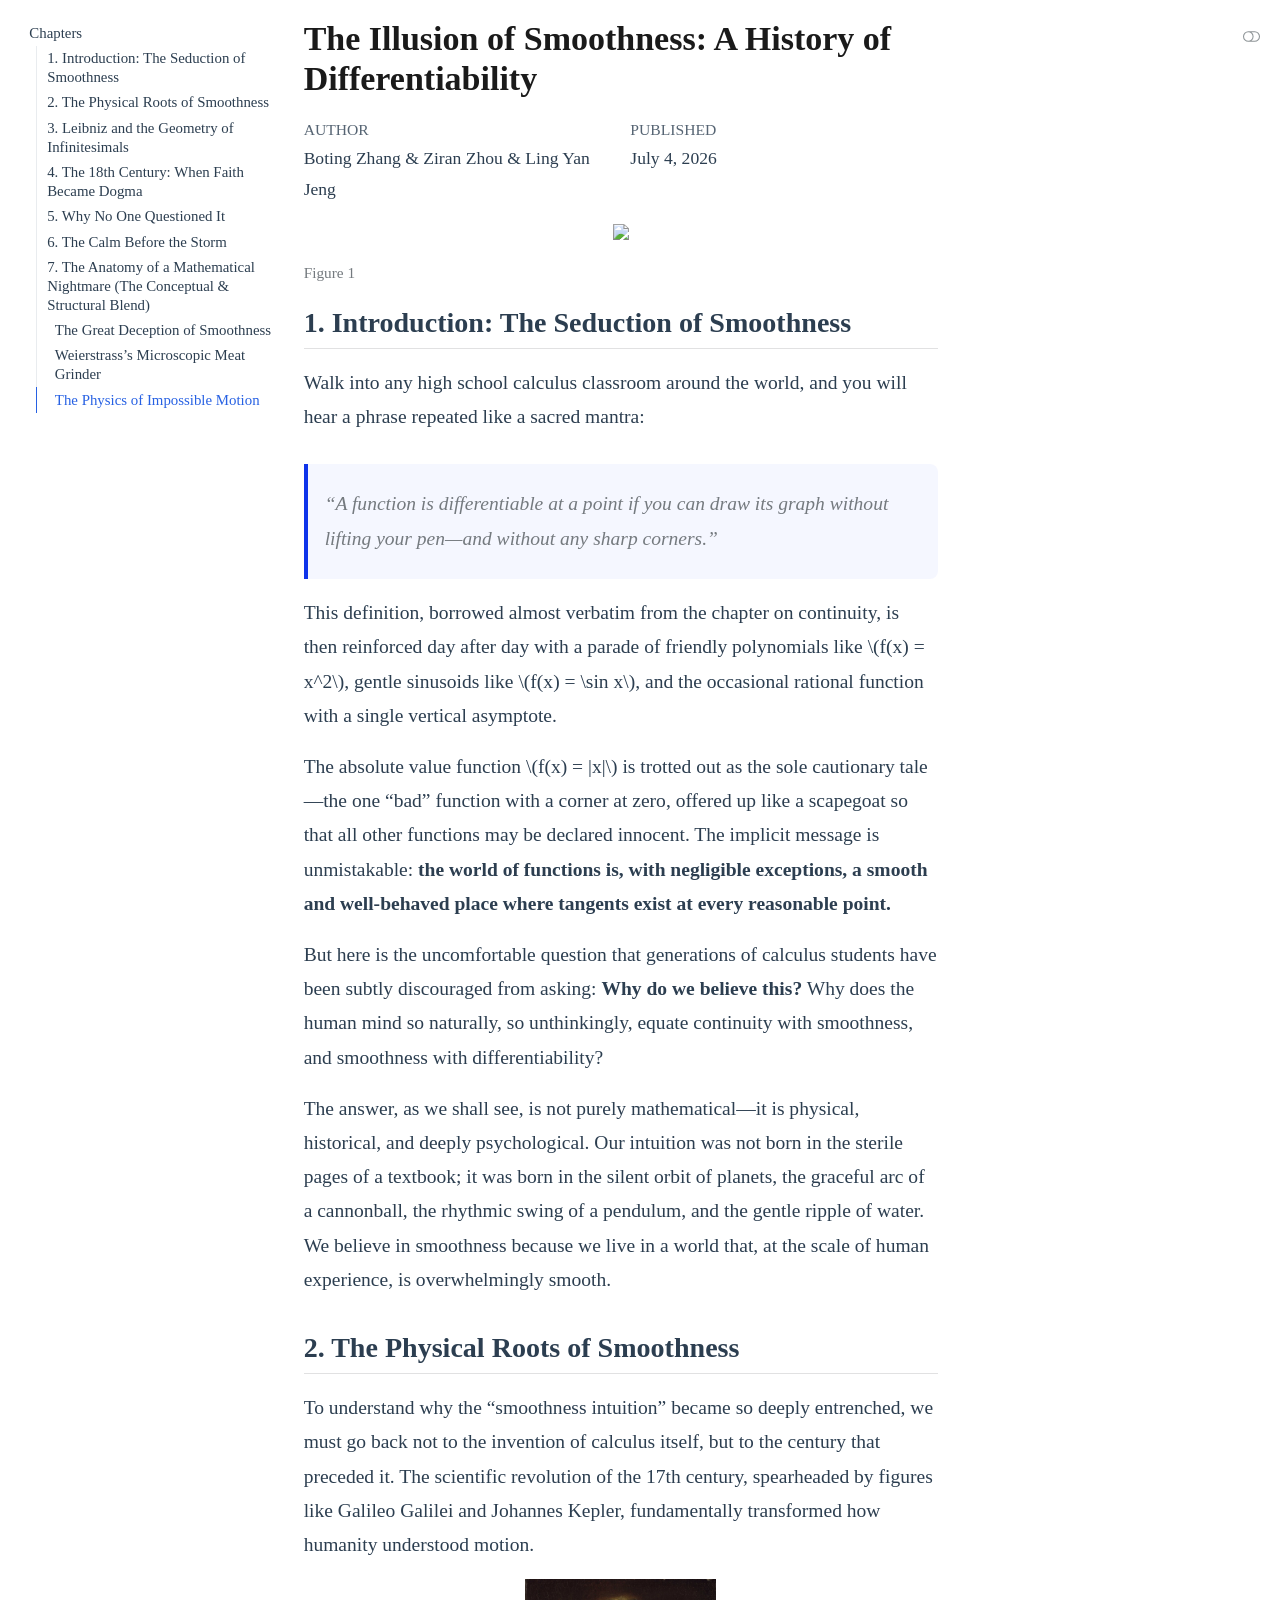
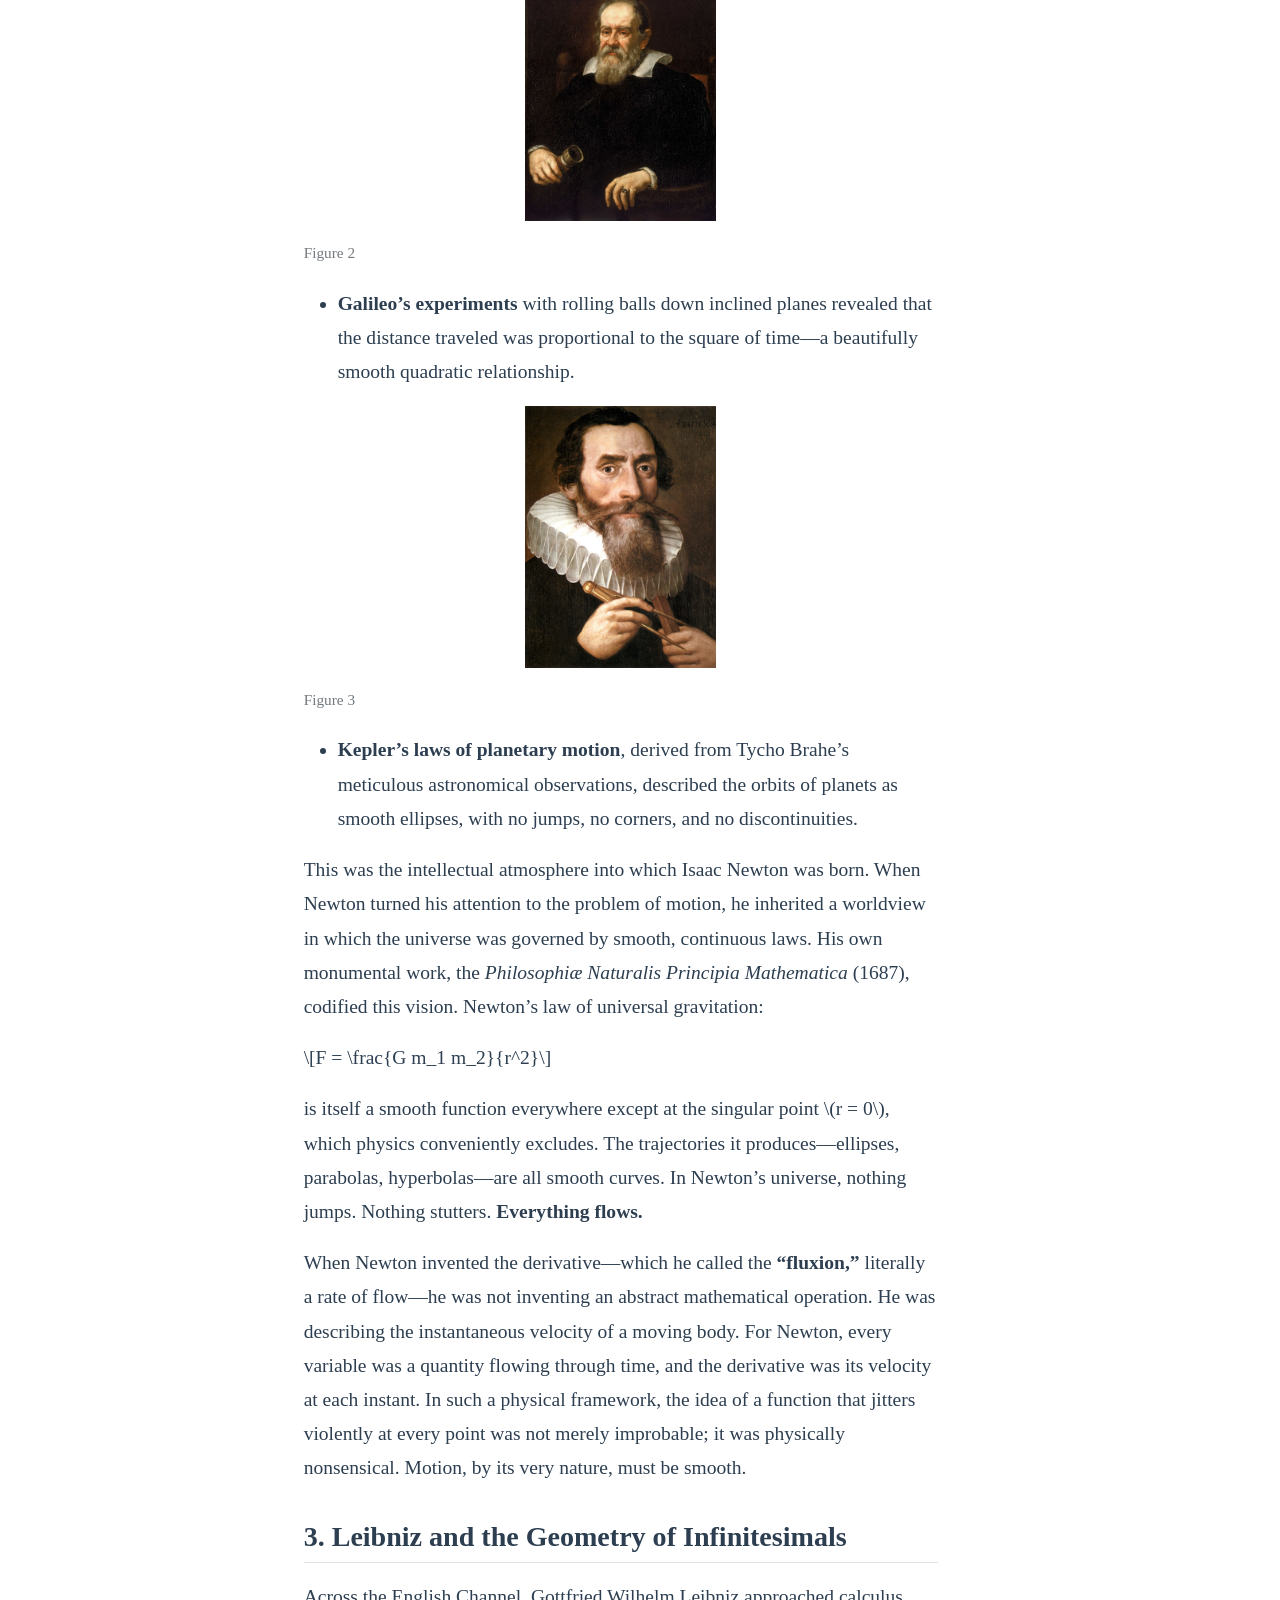
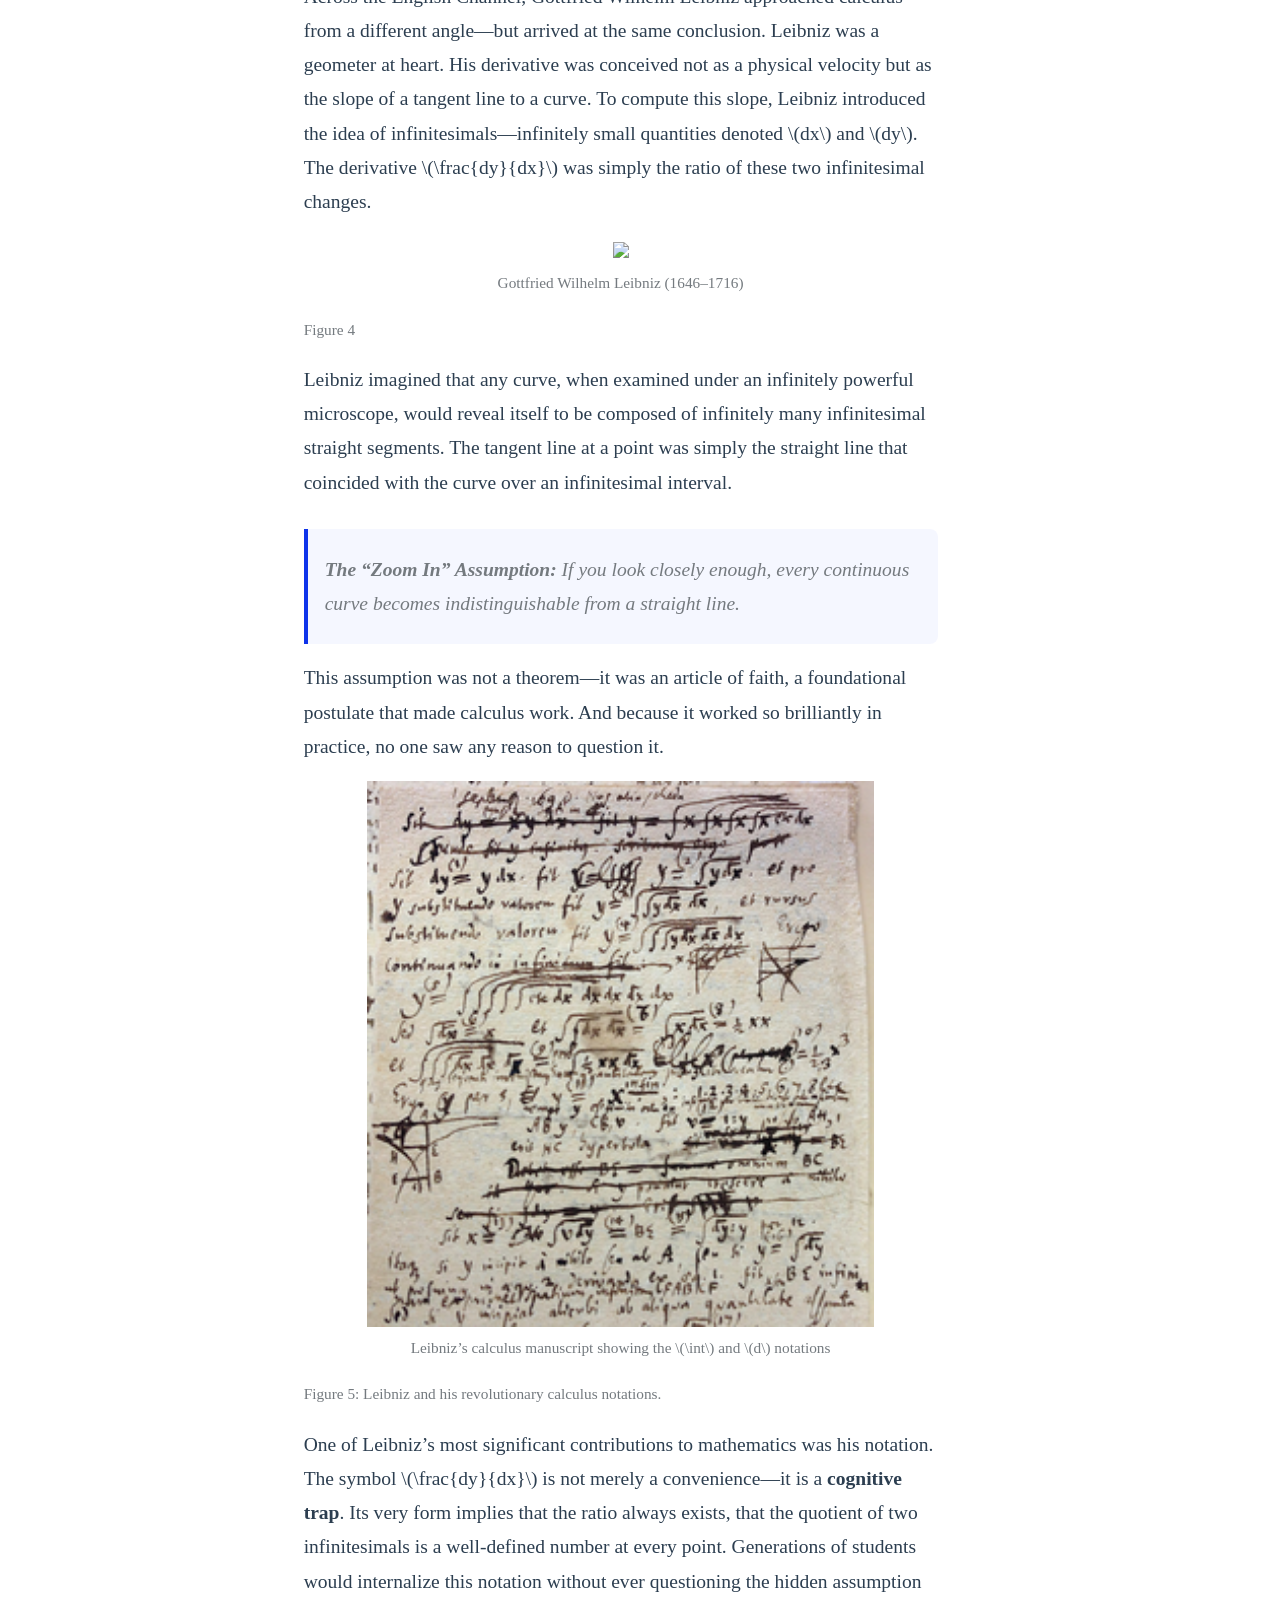
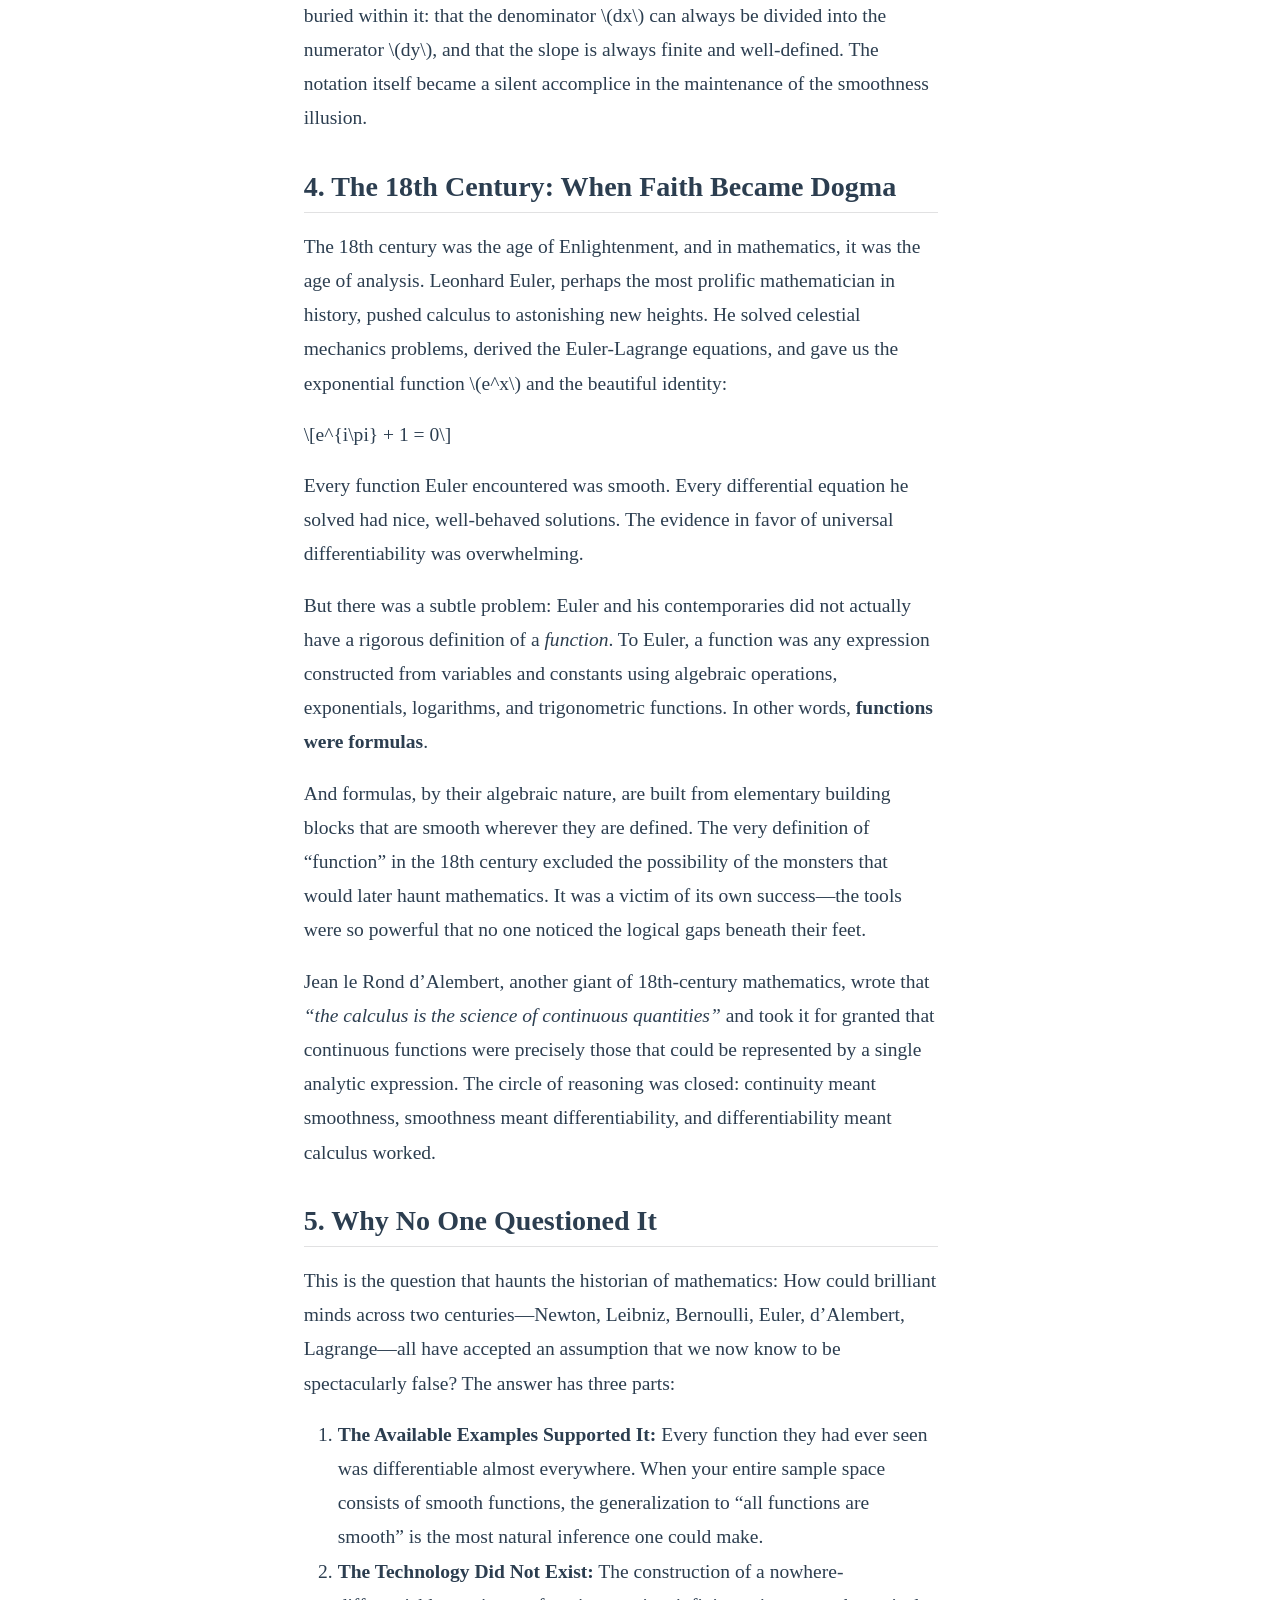
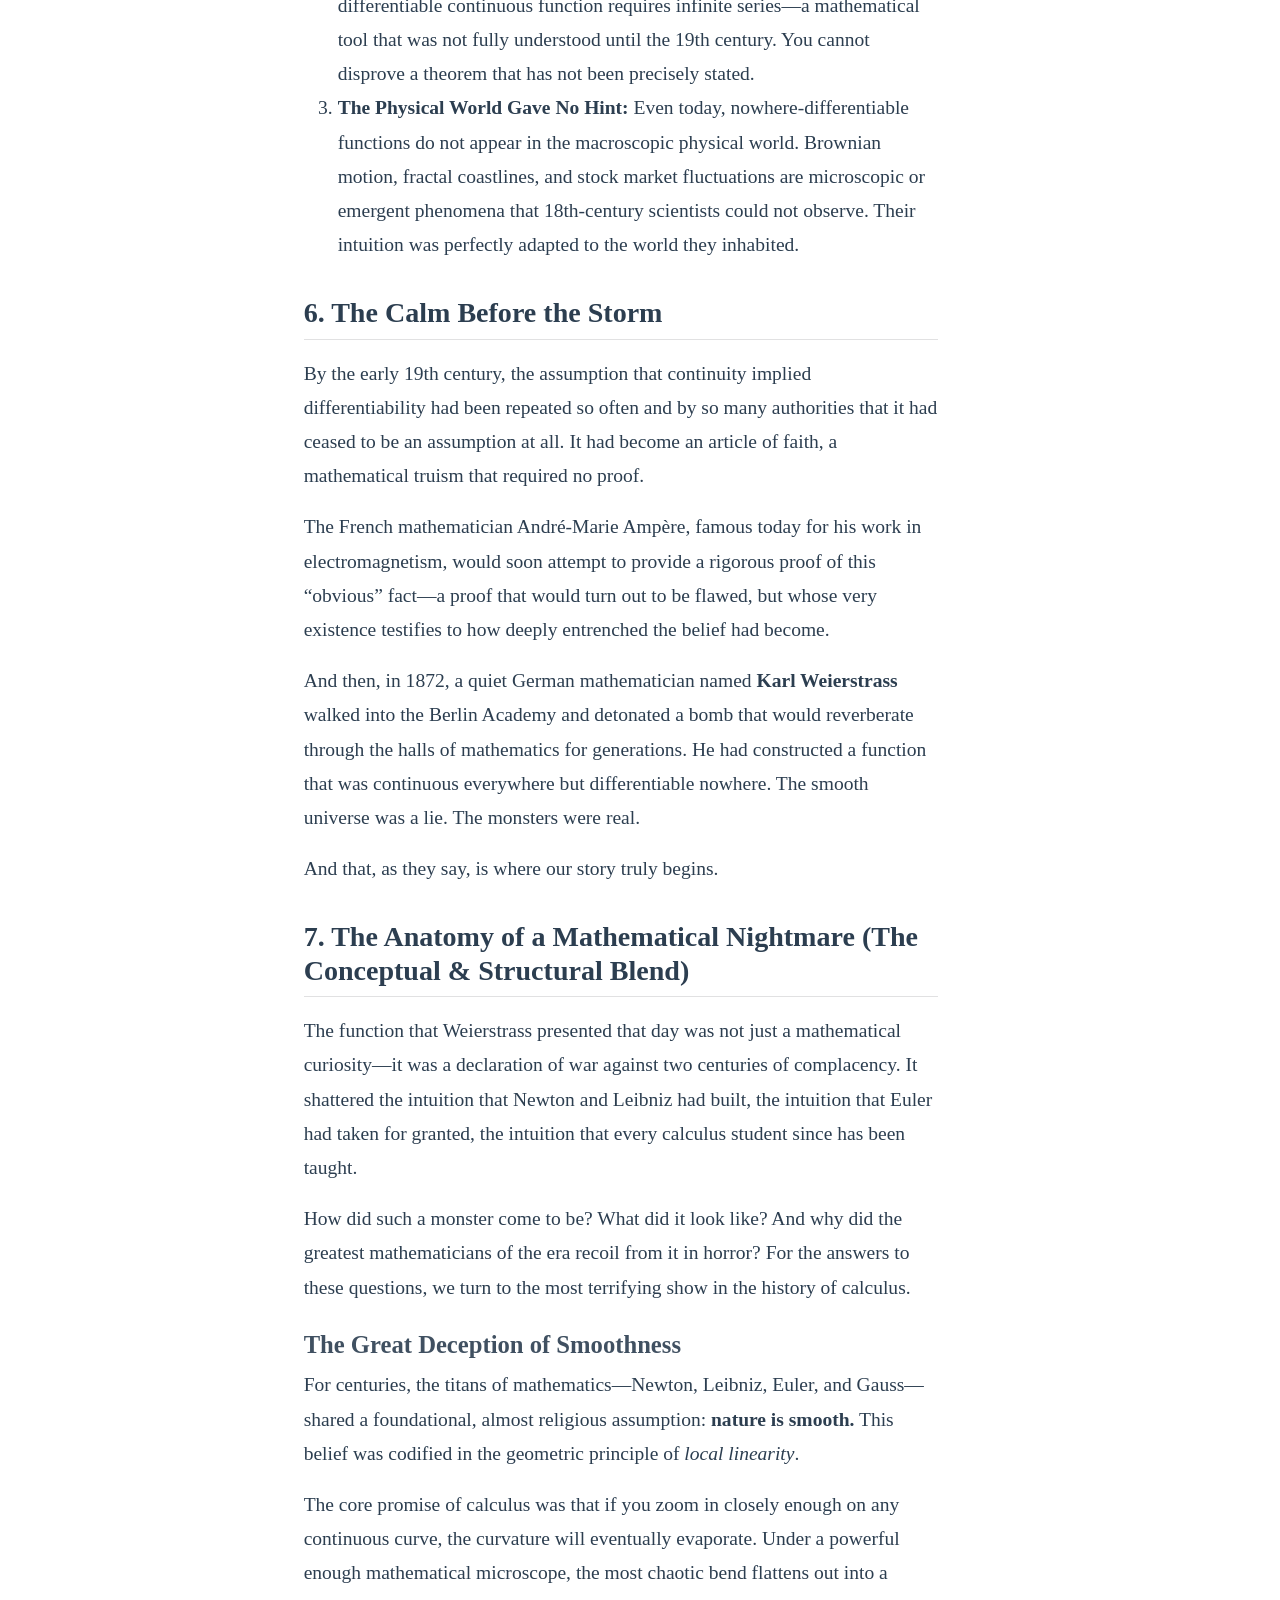
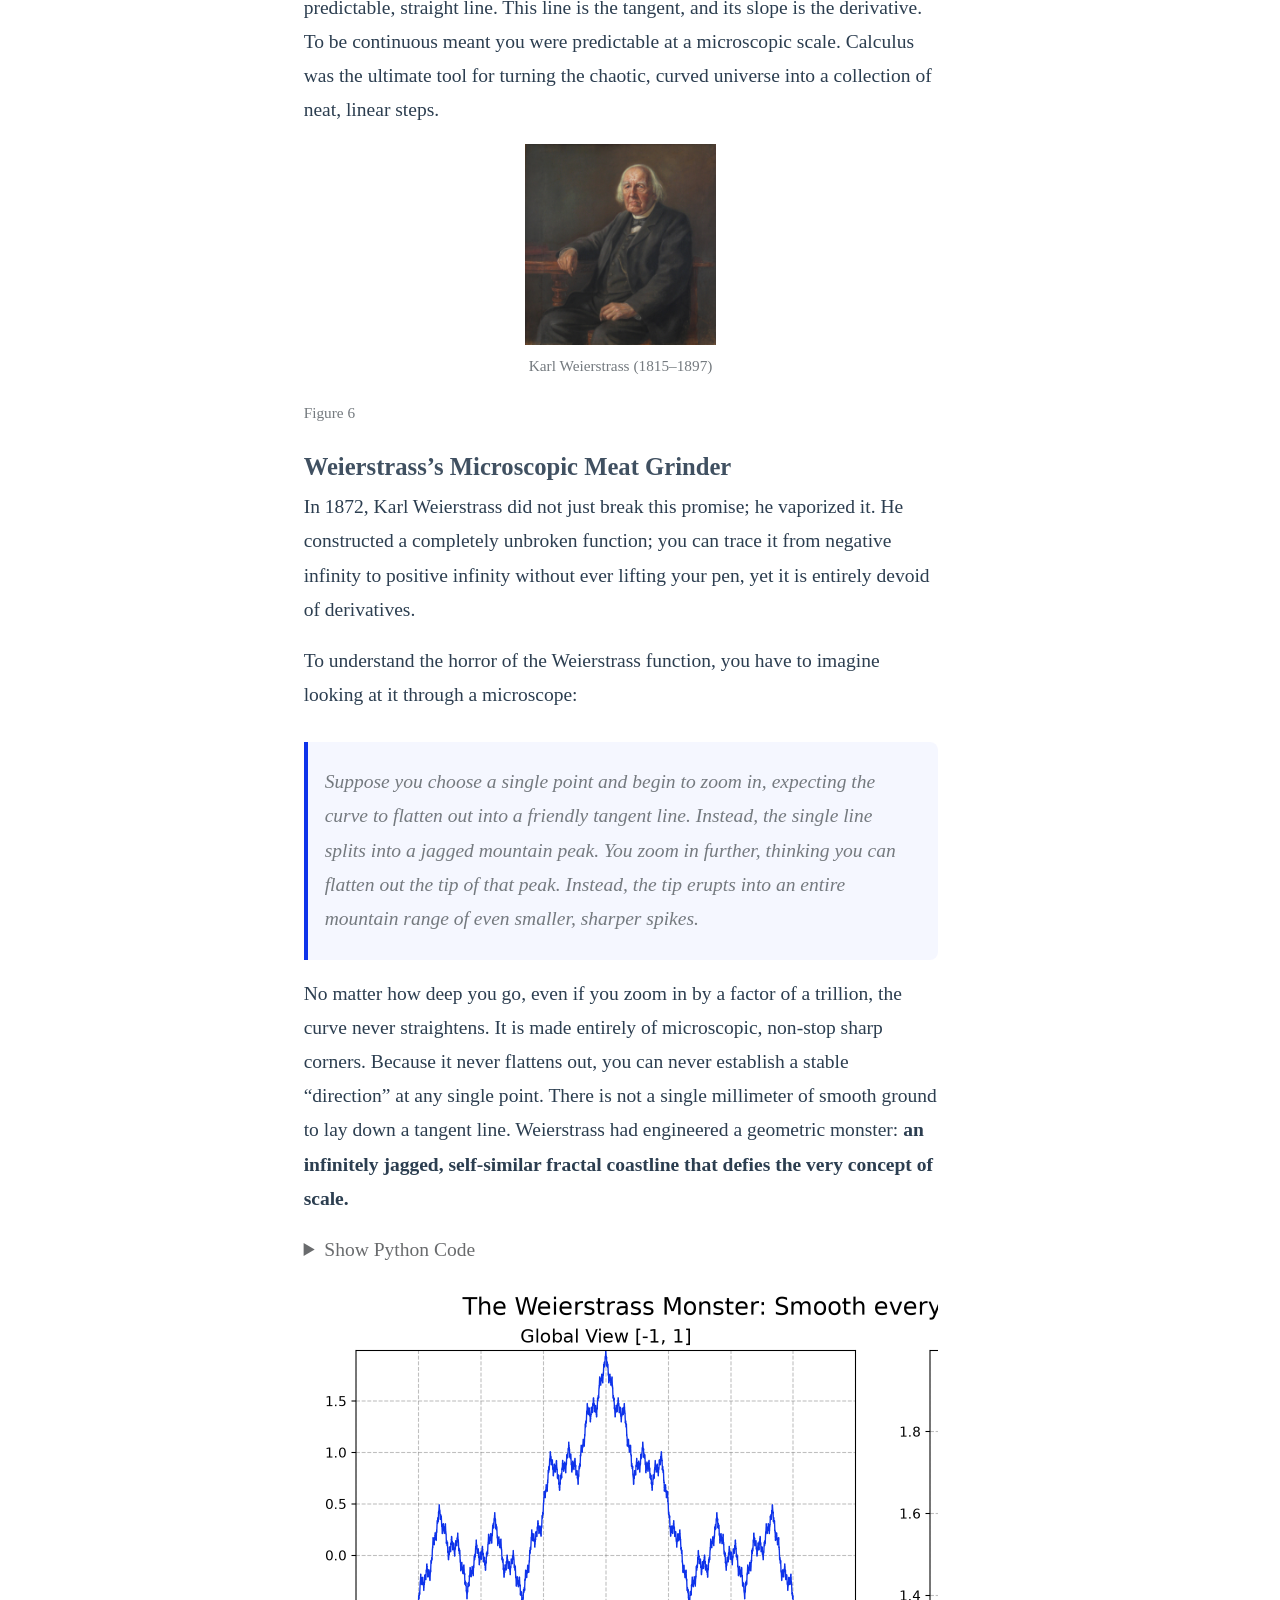
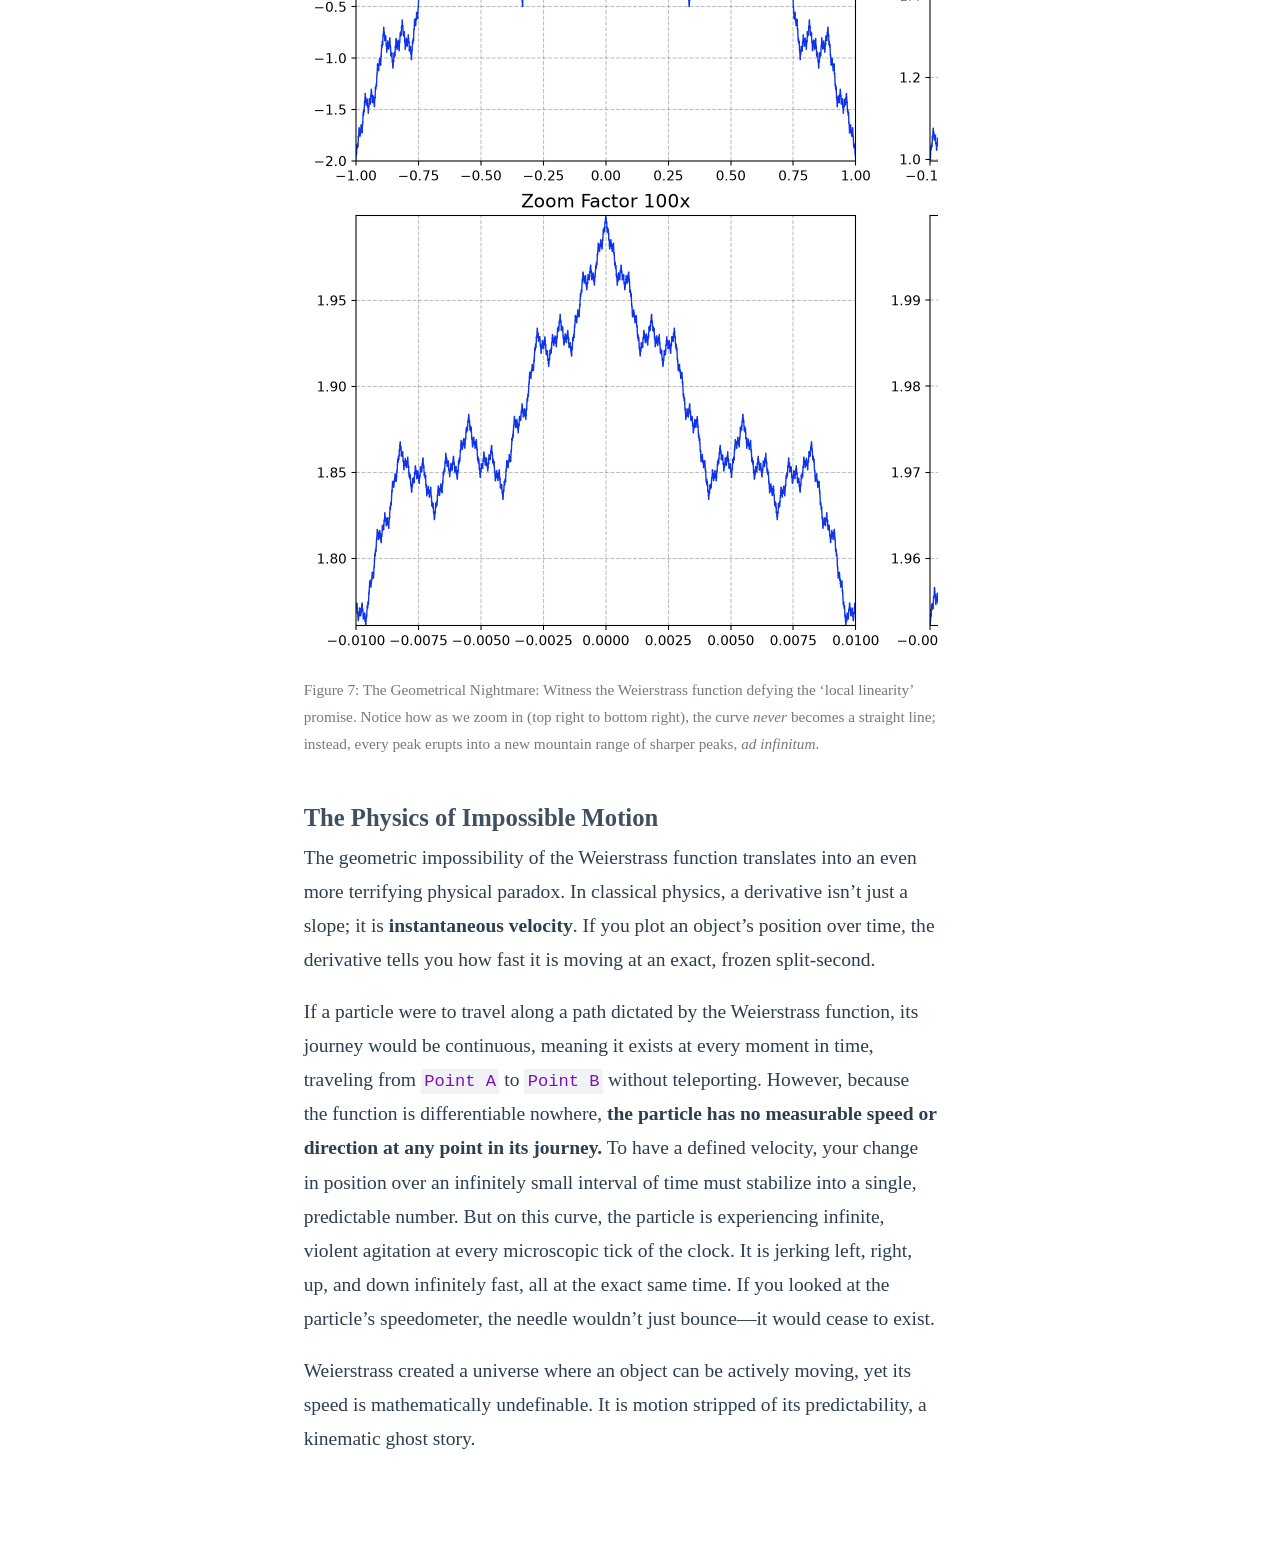
==== commit 5e7113d7: "Built site for gh-pages" ====
--- a/index.html
+++ b/index.html
@@ -332,6 +332,16 @@
 </header>
 
 
+<div id="fig-pioneers" class="quarto-float quarto-figure quarto-figure-center anchored" data-fig-align="center">
+<figure class="quarto-float quarto-float-fig figure">
+<div aria-describedby="fig-pioneers-caption-0ceaefa1-69ba-4598-a22c-09a6ac19f8ca">
+<img src="Group_photo.png" class="img-fluid quarto-figure quarto-figure-center figure-img" style="width:50.0%">
+</div>
+<figcaption class="quarto-float-caption-bottom quarto-float-caption quarto-float-fig quarto-uncaptioned" id="fig-pioneers-caption-0ceaefa1-69ba-4598-a22c-09a6ac19f8ca">
+Figure&nbsp;1
+</figcaption>
+</figure>
+</div>
 <section id="introduction-the-seduction-of-smoothness" class="level2">
 <h2 class="anchored" data-anchor-id="introduction-the-seduction-of-smoothness">1. Introduction: The Seduction of Smoothness</h2>
 <p>Walk into any high school calculus classroom around the world, and you will hear a phrase repeated like a sacred mantra:</p>
@@ -352,7 +362,7 @@
 <img src="picture1.jpg" class="img-fluid quarto-figure quarto-figure-center figure-img" style="width:30.0%">
 </div>
 <figcaption class="quarto-float-caption-bottom quarto-float-caption quarto-float-fig quarto-uncaptioned" id="fig-pioneers-caption-0ceaefa1-69ba-4598-a22c-09a6ac19f8ca">
-Figure&nbsp;1
+Figure&nbsp;2
 </figcaption>
 </figure>
 </div>
@@ -365,7 +375,7 @@
 <img src="picture2.jpg" class="img-fluid quarto-figure quarto-figure-center figure-img" style="width:30.0%">
 </div>
 <figcaption class="quarto-float-caption-bottom quarto-float-caption quarto-float-fig quarto-uncaptioned" id="fig-pioneers-caption-0ceaefa1-69ba-4598-a22c-09a6ac19f8ca">
-Figure&nbsp;2
+Figure&nbsp;3
 </figcaption>
 </figure>
 </div>
@@ -391,7 +401,7 @@
 </div>
 </div>
 <figcaption class="quarto-float-caption-bottom quarto-float-caption quarto-float-fig quarto-uncaptioned" id="fig-leibniz-panel-caption-0ceaefa1-69ba-4598-a22c-09a6ac19f8ca">
-Figure&nbsp;3
+Figure&nbsp;4
 </figcaption>
 </figure>
 </div>
@@ -411,7 +421,7 @@
 </div>
 </div>
 <figcaption class="quarto-float-caption-bottom quarto-float-caption quarto-float-fig" id="fig-leibniz-panel-caption-0ceaefa1-69ba-4598-a22c-09a6ac19f8ca">
-Figure&nbsp;4: Leibniz and his revolutionary calculus notations.
+Figure&nbsp;5: Leibniz and his revolutionary calculus notations.
 </figcaption>
 </figure>
 </div>
@@ -461,7 +471,7 @@
 </div>
 </div>
 <figcaption class="quarto-float-caption-bottom quarto-float-caption quarto-float-fig quarto-uncaptioned" id="fig-weierstrass-panel-caption-0ceaefa1-69ba-4598-a22c-09a6ac19f8ca">
-Figure&nbsp;5
+Figure&nbsp;6
 </figcaption>
 </figure>
 </div>
@@ -523,7 +533,7 @@
 <img src="differentiability_files/figure-html/fig-weierstrass-horror-output-1.png" class="quarto-figure quarto-figure-center figure-img" width="1163" height="971">
 </div>
 <figcaption class="quarto-float-caption-bottom quarto-float-caption quarto-float-fig" id="fig-weierstrass-horror-caption-0ceaefa1-69ba-4598-a22c-09a6ac19f8ca">
-Figure&nbsp;6: The Geometrical Nightmare: Witness the Weierstrass function defying the ‘local linearity’ promise. Notice how as we zoom in (top right to bottom right), the curve <em>never</em> becomes a straight line; instead, every peak erupts into a new mountain range of sharper peaks, <em>ad infinitum</em>.
+Figure&nbsp;7: The Geometrical Nightmare: Witness the Weierstrass function defying the ‘local linearity’ promise. Notice how as we zoom in (top right to bottom right), the curve <em>never</em> becomes a straight line; instead, every peak erupts into a new mountain range of sharper peaks, <em>ad infinitum</em>.
 </figcaption>
 </figure>
 </div>
